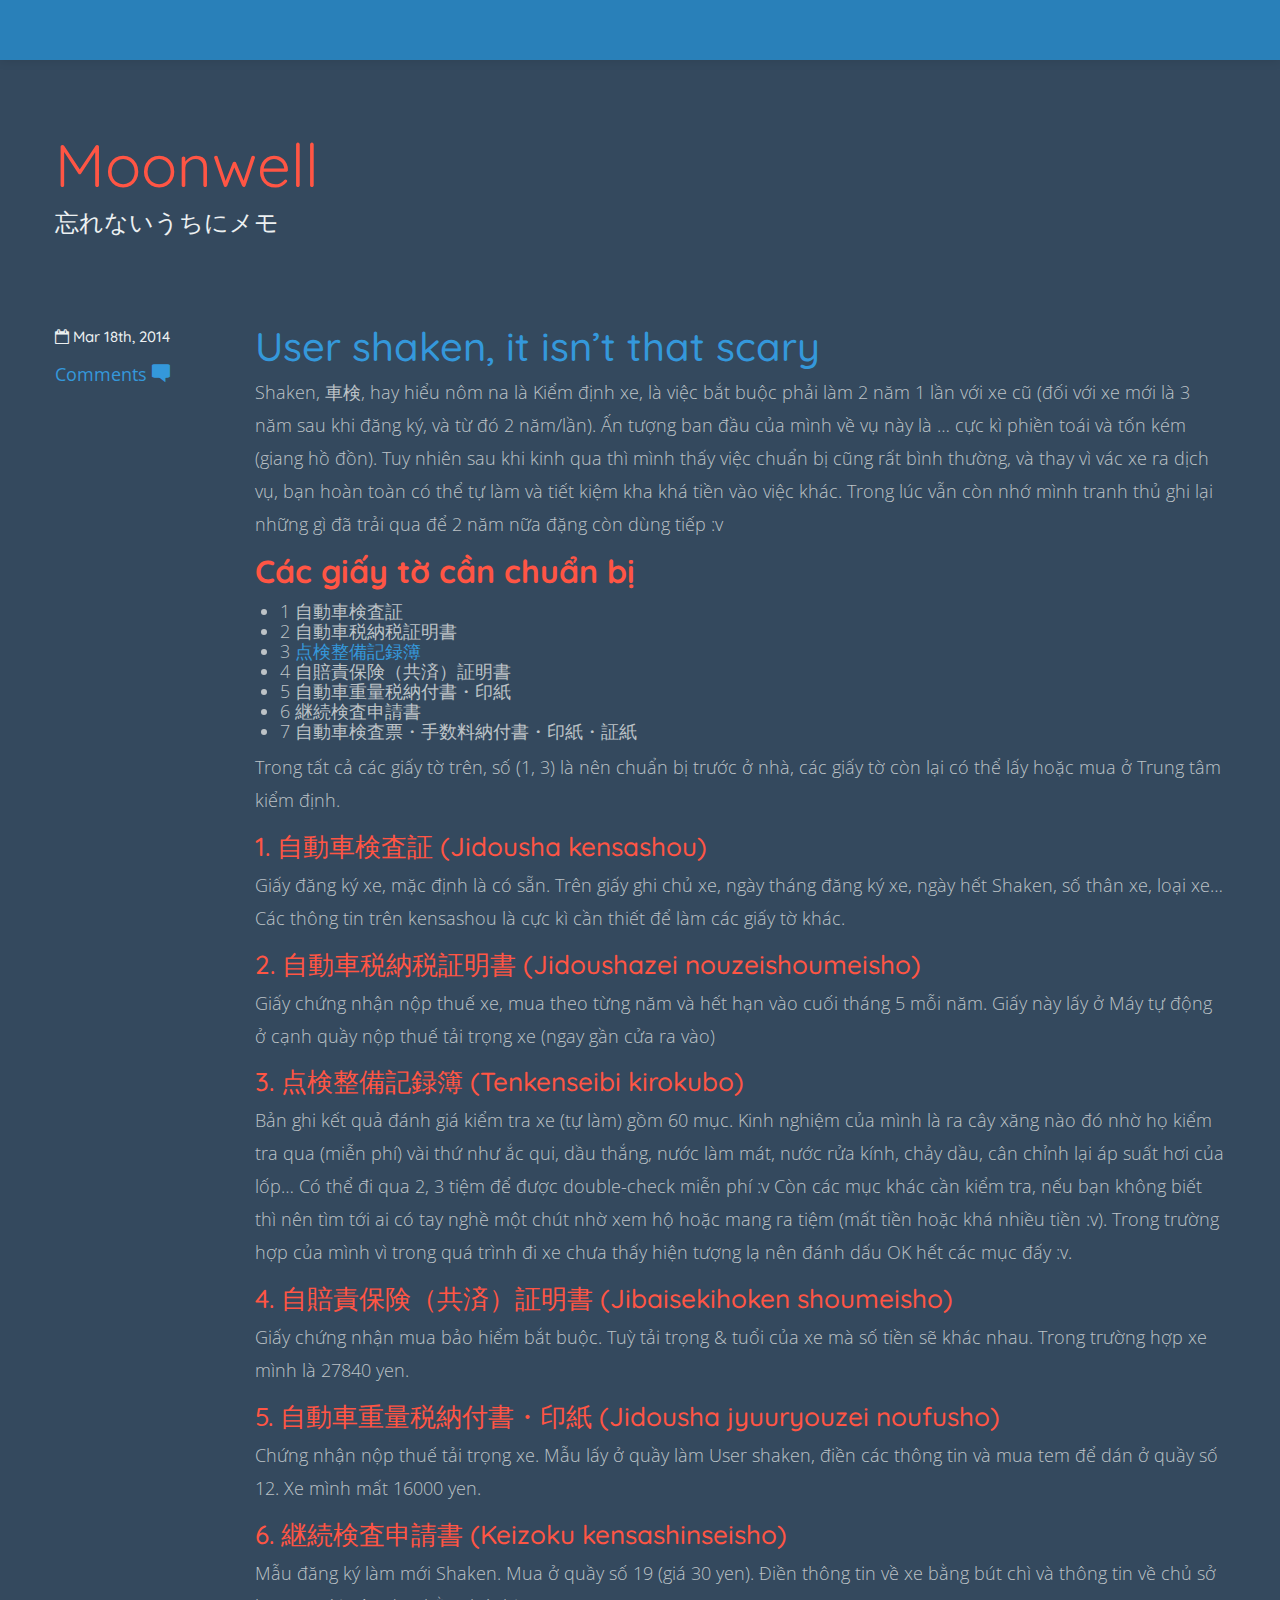
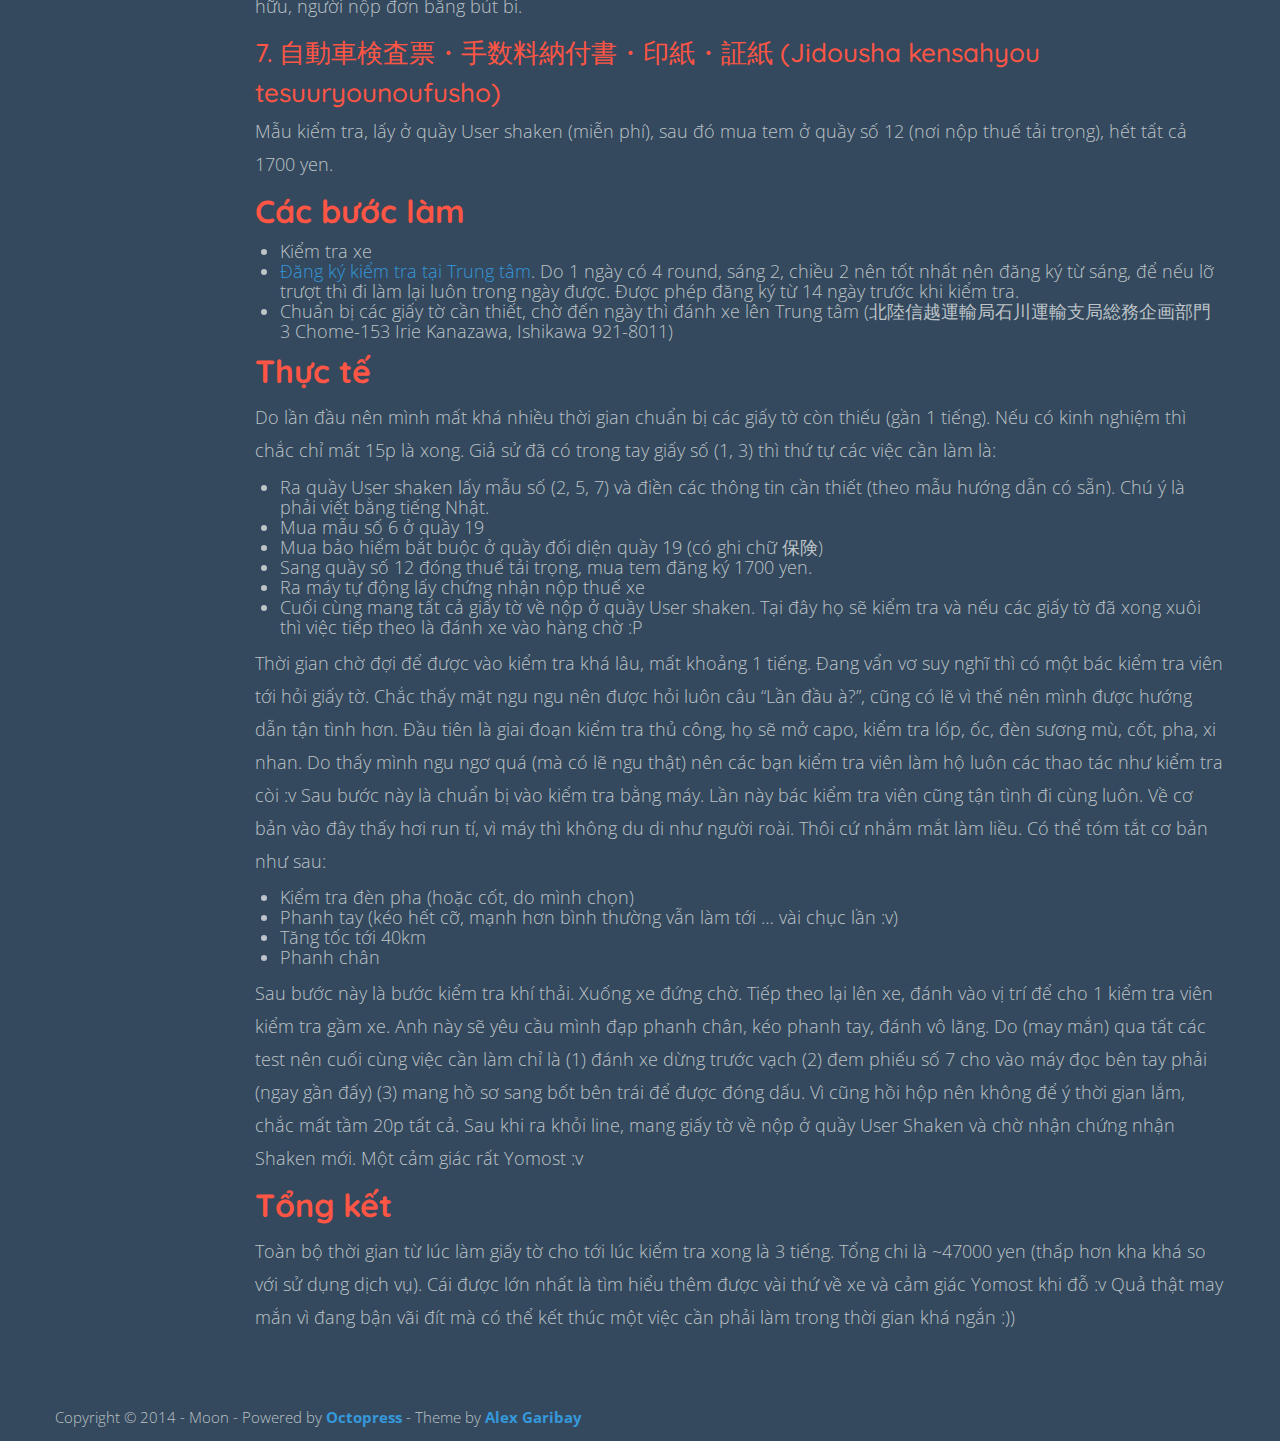
==== index.html @ 4731bce4 "Site updated at 2014-03-18 02:27:23 UTC" ====
<!DOCTYPE html>
<!--[if IEMobile 7 ]><html class="no-js iem7"><![endif]-->
<!--[if lt IE 9]><html class="no-js lte-ie8"><![endif]-->
<!--[if (gt IE 8)|(gt IEMobile 7)|!(IEMobile)|!(IE)]><!--><html class="no-js" lang="en"><!--<![endif]-->
<head>
  <meta charset="utf-8">
  <title>Moonwell</title>
  <meta name="author" content="Moon">

   
  <meta name="description" content="">
  
  <meta name="keywords" content="">

  <!-- http://t.co/dKP3o1e -->
  <meta name="HandheldFriendly" content="True">
  <meta name="MobileOptimized" content="320">
  <meta name="viewport" content="width=device-width, initial-scale=1">

  
  <link rel="canonical" href="http://potm.github.io">
  <link href="/favicon.png" rel="icon">
  <link href='http://fonts.googleapis.com/css?family=Quicksand:300,400' rel='stylesheet' type='text/css'>
  <link href='http://fonts.googleapis.com/css?family=Open+Sans:400,300' rel='stylesheet' type='text/css'>
  <link href="/stylesheets/screen.css" media="screen, projection" rel="stylesheet" type="text/css">
  <link href="/atom.xml" rel="alternate" title="Moonwell" type="application/atom+xml">
  <script src="/js/jquery.js"></script>
  <script src="/js/bootstrap-collapse.js"></script>
  <script src="/js/modernizr-2.0.js"></script>
  <script src="/js/octopress.js" type="text/javascript"></script>
  <script src="/js/application.js"></script>
  <!--Fonts from Google"s Web font directory at http://google.com/webfonts -->
<link href="http://fonts.googleapis.com/css?family=PT+Serif:regular,italic,bold,bolditalic" rel="stylesheet" type="text/css">
<link href="http://fonts.googleapis.com/css?family=PT+Sans:regular,italic,bold,bolditalic" rel="stylesheet" type="text/css">

  
  <script type="text/javascript">
    var _gaq = _gaq || [];
    _gaq.push(['_setAccount', 'UA-28435781-2']);
    _gaq.push(['_trackPageview']);

    (function() {
      var ga = document.createElement('script'); ga.type = 'text/javascript'; ga.async = true;
      ga.src = ('https:' == document.location.protocol ? 'https://ssl' : 'http://www') + '.google-analytics.com/ga.js';
      var s = document.getElementsByTagName('script')[0]; s.parentNode.insertBefore(ga, s);
    })();
  </script>


</head>

<body   >
  <div class="navbar navbar-inverse navbar-static-top">
  	<div class="navbar-inner">
  	  <div class="container">
        <a class="btn btn-navbar" data-toggle="collapse" data-target=".navbar-responsive-collapse">
          <span class="fui-menu-24"></span>
        </a>
  	  	<div class="nav-collapse collapse navbar-responsive-collapse" style="height:0;">
  	      <ul class="nav">
    
</ul>

<ul class="nav pull-right">
    
    
    
    
    
    
    

    
</ul>

  	    </div>
  	  </div>
  	</div>
  </div>
  <div class="container" id="main">
      <div class="row-fluid">
        <div id="content">
          <div class="jumbotron">
  <div class="container">
    
      Moonwell
    
    <h3 class="tagline">
      
        忘れないうちにメモ
      
    </h3>
  </div>
</div>


<div class="blog-index">
  
  
  
    <article>
      

  <div class="row-fluid">
    <div class="span2 post-meta">
	  <h5 class="date-time">








  


<i class="icon-calendar-empty"></i> <time datetime="2014-03-18T00:58:19+09:00" pubdate data-updated="true">Mar 18<span>th</span>, 2014</time></h5>
          <div class="row-fluid">
          
          <a href="http://potm.github.io/blog/2014/03/18/user-shaken/#disqus_thread">Comments </a> <span class="fui-bubble-16"></span>
          
          </div>
          
          <div class="row-fluid">
          
          </div>
          
    </div>
    <div class="span10 post-container">
      <h1 class="link"><a href="/blog/2014/03/18/user-shaken/">User shaken, it isn&#8217;t that scary</a></h1>
      <p>Shaken, 車検, hay hiểu nôm na là Kiểm định xe, là việc bắt buộc phải làm 2 năm 1 lần với xe cũ (đối với xe mới là 3 năm sau khi đăng ký, và từ đó 2 năm/lần).
Ấn tượng ban đầu của mình về vụ này là &hellip; cực kì phiền toái và tốn kém (giang hồ đồn). Tuy nhiên sau khi kinh qua thì mình thấy việc chuẩn bị cũng rất bình thường, và thay vì
vác xe ra dịch vụ, bạn hoàn toàn có thể tự làm và tiết kiệm kha khá tiền vào việc khác. Trong lúc vẫn còn nhớ mình tranh thủ ghi lại những gì đã trải qua để 2 năm nữa đặng còn dùng tiếp :v</p>

<h1>Các giấy tờ cần chuẩn bị</h1>

<ul>
<li>1 自動車検査証</li>
<li>2 自動車税納税証明書</li>
<li>3 <a href="http://annai-center.com/pdf/kirokubo.pdf">点検整備記録簿</a></li>
<li>4 自賠責保険（共済）証明書</li>
<li>5 自動車重量税納付書・印紙</li>
<li>6 継続検査申請書</li>
<li>7 自動車検査票・手数料納付書・印紙・証紙</li>
</ul>


<p>Trong tất cả các giấy tờ trên, số (1, 3) là nên chuẩn bị trước ở nhà, các giấy tờ còn lại có thể lấy hoặc mua ở Trung tâm kiểm định.</p>

<h2>1. 自動車検査証 (Jidousha kensashou)</h2>

<p>Giấy đăng ký xe, mặc định là có sẵn. Trên giấy ghi chủ xe, ngày tháng đăng ký xe, ngày hết Shaken, số thân xe, loại xe&hellip; Các thông tin trên kensashou là cực kì cần thiết để làm các giấy tờ khác.</p>

<h2>2. 自動車税納税証明書 (Jidoushazei nouzeishoumeisho)</h2>

<p>Giấy chứng nhận nộp thuế xe, mua theo từng năm và hết hạn vào cuối tháng 5 mỗi năm. Giấy này lấy ở Máy tự động ở cạnh quầy nộp thuế tải trọng xe (ngay gần cửa ra vào)</p>

<h2>3. 点検整備記録簿 (Tenkenseibi kirokubo)</h2>

<p>Bản ghi kết quả đánh giá kiểm tra xe (tự làm) gồm 60 mục. Kinh nghiệm của mình là ra cây xăng nào đó nhờ họ kiểm tra qua (miễn phí) vài thứ như ắc qui, dầu thắng, nước làm mát, nước rửa kính, chảy dầu, cân chỉnh lại áp suất hơi của lốp&hellip; Có thể đi qua 2, 3 tiệm để được double-check miễn phí :v Còn các mục khác cần kiểm tra, nếu bạn không biết thì nên tìm tới ai có tay nghề một chút nhờ xem hộ hoặc mang ra tiệm (mất tiền hoặc khá nhiều tiền :v). Trong trường hợp của mình vì trong quá trình đi xe chưa thấy hiện tượng lạ nên đánh dấu OK hết các mục đấy :v.</p>

<h2>4. 自賠責保険（共済）証明書 (Jibaisekihoken shoumeisho)</h2>

<p>Giấy chứng nhận mua bảo hiểm bắt buộc. Tuỳ tải trọng &amp; tuổi của xe mà số tiền sẽ khác nhau. Trong trường hợp xe mình là 27840 yen.</p>

<h2>5. 自動車重量税納付書・印紙 (Jidousha jyuuryouzei noufusho)</h2>

<p>Chứng nhận nộp thuế tải trọng xe. Mẫu lấy ở quầy làm User shaken, điền các thông tin và mua tem để dán ở quầy số 12. Xe mình mất 16000 yen.</p>

<h2>6. 継続検査申請書 (Keizoku kensashinseisho)</h2>

<p>Mẫu đăng ký làm mới Shaken. Mua ở quầy số 19 (giá 30 yen). Điền thông tin về xe bằng bút chì và thông tin về chủ sở hữu, người nộp đơn bằng bút bi.</p>

<h2>7. 自動車検査票・手数料納付書・印紙・証紙 (Jidousha kensahyou tesuuryounoufusho)</h2>

<p>Mẫu kiểm tra, lấy ở quầy User shaken (miễn phí), sau đó mua tem ở quầy số 12 (nơi nộp thuế tải trọng), hết tất cả 1700 yen.</p>

<h1>Các bước làm</h1>

<ul>
<li>Kiểm tra xe</li>
<li><a href="https://www.yoyaku.navi.go.jp">Đăng ký kiểm tra tại Trung tâm</a>. Do 1 ngày có 4 round, sáng 2, chiều 2 nên tốt nhất nên đăng ký từ sáng, để nếu lỡ trượt thì đi làm lại luôn trong ngày được. Được phép đăng ký từ 14 ngày trước khi kiểm tra.</li>
<li>Chuẩn bị các giấy tờ cần thiết, chờ đến ngày thì đánh xe lên Trung tâm (北陸信越運輸局石川運輸支局総務企画部門 3 Chome-153 Irie Kanazawa, Ishikawa 921-8011)</li>
</ul>


<h1>Thực tế</h1>

<p>Do lần đầu nên mình mất khá nhiều thời gian chuẩn bị các giấy tờ còn thiếu (gần 1 tiếng). Nếu có kinh nghiệm thì chắc chỉ mất 15p là xong. Giả sử đã có trong tay giấy số (1, 3) thì thứ tự các việc cần làm là:</p>

<ul>
<li>Ra quầy User shaken lấy mẫu số (2, 5, 7) và điền các thông tin cần thiết (theo mẫu hướng dẫn có sẵn). Chú ý là phải viết bằng tiếng Nhật.</li>
<li>Mua mẫu số 6 ở quầy 19</li>
<li>Mua bảo hiểm bắt buộc ở quầy đối diện quầy 19 (có ghi chữ 保険)</li>
<li>Sang quầy số 12 đóng thuế tải trọng, mua tem đăng ký 1700 yen.</li>
<li>Ra máy tự động lấy chứng nhận nộp thuế xe</li>
<li>Cuối cùng mang tất cả giấy tờ về nộp ở quầy User shaken. Tại đây họ sẽ kiểm tra và nếu các giấy tờ đã xong xuôi thì việc tiếp theo là đánh xe vào hàng chờ :P</li>
</ul>


<p>Thời gian chờ đợi để được vào kiểm tra khá lâu, mất khoảng 1 tiếng. Đang vẩn vơ suy nghĩ thì có một bác kiểm tra viên tới hỏi giấy tờ. Chắc thấy mặt ngu ngu nên được hỏi luôn câu &ldquo;Lần đầu à?&rdquo;, cũng có lẽ vì thế nên mình được hướng dẫn tận tình hơn. Đầu tiên là giai đoạn kiểm tra thủ công, họ sẽ mở capo, kiểm tra lốp, ốc, đèn sương mù, cốt, pha, xi nhan. Do thấy mình ngu ngơ quá (mà có lẽ ngu thật) nên các bạn kiểm tra viên làm hộ luôn các thao tác như kiểm tra còi :v Sau bước này là chuẩn bị vào kiểm tra bằng máy. Lần này bác kiểm tra viên cũng tận tình đi cùng luôn. Về cơ bản vào đây thấy hơi run tí, vì máy thì không du di như người roài. Thôi cứ nhắm mắt làm liều. Có thể tóm tắt cơ bản như sau:</p>

<ul>
<li>Kiểm tra đèn pha (hoặc cốt, do mình chọn)</li>
<li>Phanh tay (kéo hết cỡ, mạnh hơn bình thường vẫn làm tới &hellip; vài chục lần :v)</li>
<li>Tăng tốc tới 40km</li>
<li>Phanh chân</li>
</ul>


<p>Sau bước này là bước kiểm tra khí thải. Xuống xe đứng chờ. Tiếp theo lại lên xe, đánh vào vị trí để cho 1 kiểm tra viên kiểm tra gầm xe. Anh này sẽ yêu cầu mình đạp phanh chân, kéo phanh tay, đánh vô lăng. Do (may mắn) qua tất các test nên cuối cùng việc cần làm chỉ là (1) đánh xe dừng trước vạch (2) đem phiếu số 7 cho vào máy đọc bên tay phải (ngay gần đấy) (3) mang hồ sơ sang bốt bên trái để được đóng dấu. Vì cũng hồi hộp nên không để ý thời gian lắm, chắc mất tầm 20p tất cả. Sau khi ra khỏi line, mang giấy tờ về nộp ở quầy User Shaken và chờ nhận chứng nhận Shaken mới. Một cảm giác rất Yomost :v</p>

<h1>Tổng kết</h1>

<p>Toàn bộ thời gian từ lúc làm giấy tờ cho tới lúc kiểm tra xong là 3 tiếng. Tổng chi  là ~47000 yen (thấp hơn kha khá so với sử dụng dịch vụ). Cái được lớn nhất là tìm hiểu thêm được vài thứ về xe và cảm giác Yomost khi đỗ :v Quả thật may mắn vì đang bận vãi đít mà có thể kết thúc một việc cần phải làm trong thời gian khá ngắn :))</p>

      
      
    </div>
  </div>



    </article>
    
  
  <div class="pagination">
    

    
  </div>
</div>


        </div>
      </div>
      <div class="row-fluid">
        <footer class="footer-page" role="contentinfo">
          <p>
  Copyright &copy; 2014 - Moon -
  <span class="credit">Powered by <a href="http://octopress.org">Octopress</a></span> - Theme by <a href="http://alexgaribay.com">Alex Garibay</a>
</p>


        </footer>
      </div>
  </div>
  

<script type="text/javascript">
      var disqus_shortname = 'beastmasterblog';
      
        
        var disqus_script = 'count.js';
      
    (function () {
      var dsq = document.createElement('script'); dsq.type = 'text/javascript'; dsq.async = true;
      dsq.src = 'http://' + disqus_shortname + '.disqus.com/' + disqus_script;
      (document.getElementsByTagName('head')[0] || document.getElementsByTagName('body')[0]).appendChild(dsq);
    }());
</script>







  <script type="text/javascript">
    (function(){
      var twitterWidgets = document.createElement('script');
      twitterWidgets.type = 'text/javascript';
      twitterWidgets.async = true;
      twitterWidgets.src = 'http://platform.twitter.com/widgets.js';
      document.getElementsByTagName('head')[0].appendChild(twitterWidgets);
    })();
  </script>





</body>
</html>
---- stylesheets/screen.css ----
@charset "UTF-8";@import url("http://fonts.googleapis.com/css?family=Lato:400,700,900,400italic");/*
 * Bootstrap v2.2.2
 *
 * Copyright 2012 Twitter, Inc
 * Licensed under the Apache License v2.0
 * http://www.apache.org/licenses/LICENSE-2.0
 *
 * Designed and built with all the love in the world @twitter by @mdo and @fat.
 */article,aside,details,figcaption,figure,footer,header,hgroup,nav,section{display:block}audio,canvas,video{display:inline-block;*display:inline;*zoom:1}audio:not([controls]){display:none}html{font-size:100%;-webkit-text-size-adjust:100%;-ms-text-size-adjust:100%}a:focus{outline:thin dotted #333;outline:5px auto -webkit-focus-ring-color;outline-offset:-2px}a:hover,a:active{outline:0}sub,sup{position:relative;font-size:75%;line-height:0;vertical-align:baseline}sup{top:-0.5em}sub{bottom:-0.25em}img{width:auto\9;height:auto;max-width:100%;vertical-align:middle;border:0;-ms-interpolation-mode:bicubic}img.left{float:left;margin-right:1.5em}img.right{float:right;margin-left:1.5em}#map_canvas img,.google-maps img{max-width:none}button,input,select,textarea{margin:0;font-size:100%;vertical-align:middle}button,input{*overflow:visible;line-height:normal}button::-moz-focus-inner,input::-moz-focus-inner{padding:0;border:0}button,html input[type="button"],input[type="reset"],input[type="submit"]{cursor:pointer;-webkit-appearance:button}label,select,button,input[type="button"],input[type="reset"],input[type="submit"],input[type="radio"],input[type="checkbox"]{cursor:pointer}input[type="search"]{-webkit-box-sizing:content-box;-moz-box-sizing:content-box;box-sizing:content-box;-webkit-appearance:textfield}input[type="search"]::-webkit-search-decoration,input[type="search"]::-webkit-search-cancel-button{-webkit-appearance:none}textarea{overflow:auto;vertical-align:top}@media print{*{color:#000 !important;text-shadow:none !important;background:transparent !important;box-shadow:none !important}a,a:visited{text-decoration:underline}a[href]:after{content:" (" attr(href) ")"}abbr[title]:after{content:" (" attr(title) ")"}.ir a:after,a[href^="javascript:"]:after,a[href^="#"]:after{content:""}pre,blockquote{border:1px solid #999;page-break-inside:avoid}thead{display:table-header-group}tr,img{page-break-inside:avoid}img{max-width:100% !important}@page{margin:0.5cm}p,h2,h3{orphans:3;widows:3}h2,h3{page-break-after:avoid}}.clearfix{*zoom:1}.clearfix:before,.clearfix:after{display:table;line-height:0;content:""}.clearfix:after{clear:both}.hide-text{font:0/0 a;color:transparent;text-shadow:none;background-color:transparent;border:0}.input-block-level{display:block;width:100%;min-height:30px;-webkit-box-sizing:border-box;-moz-box-sizing:border-box;box-sizing:border-box}body{margin:0;font-family:"Helvetica Neue", Helvetica, Arial, sans-serif;font-size:14px;line-height:20px;color:#333333;background-color:#ffffff}a{color:#0088cc;text-decoration:none}a:hover{color:#005580;text-decoration:underline}.img-rounded{-webkit-border-radius:6px;-moz-border-radius:6px;border-radius:6px}.img-polaroid{padding:4px;background-color:#fff;border:1px solid #ccc;border:1px solid rgba(0,0,0,0.2);-webkit-box-shadow:0 1px 3px rgba(0,0,0,0.1);-moz-box-shadow:0 1px 3px rgba(0,0,0,0.1);box-shadow:0 1px 3px rgba(0,0,0,0.1)}.img-circle{-webkit-border-radius:500px;-moz-border-radius:500px;border-radius:500px}.row{margin-left:-20px;*zoom:1}.row:before,.row:after{display:table;line-height:0;content:""}.row:after{clear:both}[class*="span"]{float:left;min-height:1px;margin-left:20px}.container,.navbar-static-top .container,.navbar-fixed-top .container,.navbar-fixed-bottom .container{width:940px}.span12{width:940px}.span11{width:860px}.span10{width:780px}.span9{width:700px}.span8{width:620px}.span7{width:540px}.span6{width:460px}.span5{width:380px}.span4{width:300px}.span3{width:220px}.span2{width:140px}.span1{width:60px}.offset12{margin-left:980px}.offset11{margin-left:900px}.offset10{margin-left:820px}.offset9{margin-left:740px}.offset8{margin-left:660px}.offset7{margin-left:580px}.offset6{margin-left:500px}.offset5{margin-left:420px}.offset4{margin-left:340px}.offset3{margin-left:260px}.offset2{margin-left:180px}.offset1{margin-left:100px}.row-fluid{width:100%;*zoom:1}.row-fluid:before,.row-fluid:after{display:table;line-height:0;content:""}.row-fluid:after{clear:both}.row-fluid [class*="span"]{display:block;float:left;width:100%;min-height:30px;margin-left:2.127659574468085%;*margin-left:2.074468085106383%;-webkit-box-sizing:border-box;-moz-box-sizing:border-box;box-sizing:border-box}.row-fluid [class*="span"]:first-child{margin-left:0}.row-fluid .controls-row [class*="span"]+[class*="span"]{margin-left:2.127659574468085%}.row-fluid .span12{width:100%;*width:99.94680851063829%}.row-fluid .span11{width:91.48936170212765%;*width:91.43617021276594%}.row-fluid .span10{width:82.97872340425532%;*width:82.92553191489361%}.row-fluid .span9{width:74.46808510638297%;*width:74.41489361702126%}.row-fluid .span8{width:65.95744680851064%;*width:65.90425531914893%}.row-fluid .span7{width:57.44680851063829%;*width:57.39361702127659%}.row-fluid .span6{width:48.93617021276595%;*width:48.88297872340425%}.row-fluid .span5{width:40.42553191489362%;*width:40.37234042553192%}.row-fluid .span4{width:31.914893617021278%;*width:31.861702127659576%}.row-fluid .span3{width:23.404255319148934%;*width:23.351063829787233%}.row-fluid .span2{width:14.893617021276595%;*width:14.840425531914894%}.row-fluid .span1{width:6.382978723404255%;*width:6.329787234042553%}.row-fluid .offset12{margin-left:104.25531914893617%;*margin-left:104.14893617021275%}.row-fluid .offset12:first-child{margin-left:102.12765957446808%;*margin-left:102.02127659574467%}.row-fluid .offset11{margin-left:95.74468085106382%;*margin-left:95.6382978723404%}.row-fluid .offset11:first-child{margin-left:93.61702127659574%;*margin-left:93.51063829787232%}.row-fluid .offset10{margin-left:87.23404255319149%;*margin-left:87.12765957446807%}.row-fluid .offset10:first-child{margin-left:85.1063829787234%;*margin-left:84.99999999999999%}.row-fluid .offset9{margin-left:78.72340425531914%;*margin-left:78.61702127659572%}.row-fluid .offset9:first-child{margin-left:76.59574468085106%;*margin-left:76.48936170212764%}.row-fluid .offset8{margin-left:70.2127659574468%;*margin-left:70.10638297872339%}.row-fluid .offset8:first-child{margin-left:68.08510638297872%;*margin-left:67.9787234042553%}.row-fluid .offset7{margin-left:61.70212765957446%;*margin-left:61.59574468085106%}.row-fluid .offset7:first-child{margin-left:59.574468085106375%;*margin-left:59.46808510638297%}.row-fluid .offset6{margin-left:53.191489361702125%;*margin-left:53.085106382978715%}.row-fluid .offset6:first-child{margin-left:51.063829787234035%;*margin-left:50.95744680851063%}.row-fluid .offset5{margin-left:44.68085106382979%;*margin-left:44.57446808510638%}.row-fluid .offset5:first-child{margin-left:42.5531914893617%;*margin-left:42.4468085106383%}.row-fluid .offset4{margin-left:36.170212765957444%;*margin-left:36.06382978723405%}.row-fluid .offset4:first-child{margin-left:34.04255319148936%;*margin-left:33.93617021276596%}.row-fluid .offset3{margin-left:27.659574468085104%;*margin-left:27.5531914893617%}.row-fluid .offset3:first-child{margin-left:25.53191489361702%;*margin-left:25.425531914893618%}.row-fluid .offset2{margin-left:19.148936170212764%;*margin-left:19.04255319148936%}.row-fluid .offset2:first-child{margin-left:17.02127659574468%;*margin-left:16.914893617021278%}.row-fluid .offset1{margin-left:10.638297872340425%;*margin-left:10.53191489361702%}.row-fluid .offset1:first-child{margin-left:8.51063829787234%;*margin-left:8.404255319148938%}[class*="span"].hide,.row-fluid [class*="span"].hide{display:none}[class*="span"].pull-right,.row-fluid [class*="span"].pull-right{float:right}.container{margin-right:auto;margin-left:auto;*zoom:1}.container:before,.container:after{display:table;line-height:0;content:""}.container:after{clear:both}.container-fluid{padding-right:20px;padding-left:20px;*zoom:1}.container-fluid:before,.container-fluid:after{display:table;line-height:0;content:""}.container-fluid:after{clear:both}p{margin:0 0 10px}.lead{margin-bottom:20px;font-size:21px;font-weight:200;line-height:30px}small{font-size:85%}strong{font-weight:bold}em{font-style:italic}cite{font-style:normal}.muted{color:#999999}a.muted:hover{color:#808080}.text-warning{color:#c09853}a.text-warning:hover{color:#a47e3c}.text-error{color:#b94a48}a.text-error:hover{color:#953b39}.text-info{color:#3a87ad}a.text-info:hover{color:#2d6987}.text-success{color:#468847}a.text-success:hover{color:#356635}h1,h2,h3,h4,h5,h6{margin:10px 0;font-family:inherit;font-weight:bold;line-height:0px;color:inherit;text-rendering:optimizelegibility}h1 small,h2 small,h3 small,h4 small,h5 small,h6 small{font-weight:normal;line-height:1;color:#999999}h1,h2,h3{line-height:40px}h1{font-size:38.5px}h2{font-size:31.5px}h3{font-size:24.5px}h4{font-size:17.5px}h5{font-size:14px}h6{font-size:11.9px}h1 small{font-size:24.5px}h2 small{font-size:17.5px}h3 small{font-size:14px}h4 small{font-size:14px}.page-header{padding-bottom:9px;margin:20px 0 30px;border-bottom:1px solid #eeeeee}ul,ol{padding:0;margin:0 0 10px 25px}ul ul,ul ol,ol ol,ol ul{margin-bottom:0}li{line-height:20px}ul.unstyled,ol.unstyled{margin-left:0;list-style:none}ul.inline,ol.inline{margin-left:0;list-style:none}ul.inline>li,ol.inline>li{display:inline-block;padding-right:5px;padding-left:5px}dl{margin-bottom:20px}dt,dd{line-height:20px}dt{font-weight:bold}dd{margin-left:10px}.dl-horizontal{*zoom:1}.dl-horizontal:before,.dl-horizontal:after{display:table;line-height:0;content:""}.dl-horizontal:after{clear:both}.dl-horizontal dt{float:left;width:160px;overflow:hidden;clear:left;text-align:right;text-overflow:ellipsis;white-space:nowrap}.dl-horizontal dd{margin-left:180px}hr{margin:20px 0;border:0;border-top:1px solid #eeeeee;border-bottom:1px solid #ffffff}abbr[title],abbr[data-original-title]{cursor:help;border-bottom:1px dotted #999999}abbr.initialism{font-size:90%;text-transform:uppercase}address{display:block;margin-bottom:20px;font-style:normal;line-height:20px}code,pre{padding:0 3px 2px;font-family:Monaco, Menlo, Consolas, "Courier New", monospace;font-size:12px}code{padding:2px 4px;white-space:nowrap}pre{display:block;padding:9.5px;margin:0 0 10px;font-size:13px;line-height:20px;word-break:break-all;word-wrap:break-word;white-space:pre;white-space:pre-wrap}pre.prettyprint{margin-bottom:20px}pre code{padding:0;white-space:pre;white-space:pre-wrap;background-color:transparent;border:0}.pre-scrollable{max-height:340px;overflow-y:scroll}form{margin:0 0 20px}fieldset{padding:0;margin:0;border:0}legend{display:block;width:100%;padding:0;margin-bottom:20px;font-size:21px;line-height:40px;color:#333333;border:0;border-bottom:1px solid #e5e5e5}legend small{font-size:15px;color:#999999}label,input,button,select,textarea{font-size:14px;font-weight:normal;line-height:20px}input,button,select,textarea{font-family:"Helvetica Neue", Helvetica, Arial, sans-serif}label{display:block;margin-bottom:5px}select,textarea,input[type="text"],input[type="password"],input[type="datetime"],input[type="datetime-local"],input[type="date"],input[type="month"],input[type="time"],input[type="week"],input[type="number"],input[type="email"],input[type="url"],input[type="search"],input[type="tel"],input[type="color"],.uneditable-input{display:inline-block;height:20px;padding:4px 6px;margin-bottom:10px;font-size:14px;line-height:20px;color:#555555;vertical-align:middle;-webkit-border-radius:4px;-moz-border-radius:4px;border-radius:4px}input,textarea,.uneditable-input{width:206px}textarea{height:auto}textarea,input[type="text"],input[type="password"],input[type="datetime"],input[type="datetime-local"],input[type="date"],input[type="month"],input[type="time"],input[type="week"],input[type="number"],input[type="email"],input[type="url"],input[type="search"],input[type="tel"],input[type="color"],.uneditable-input{background-color:#ffffff;border:1px solid #cccccc;-webkit-box-shadow:inset 0 1px 1px rgba(0,0,0,0.075);-moz-box-shadow:inset 0 1px 1px rgba(0,0,0,0.075);box-shadow:inset 0 1px 1px rgba(0,0,0,0.075);-webkit-transition:border linear 0.2s, box-shadow linear 0.2s;-moz-transition:border linear 0.2s, box-shadow linear 0.2s;-o-transition:border linear 0.2s, box-shadow linear 0.2s;transition:border linear 0.2s, box-shadow linear 0.2s}textarea:focus,input[type="text"]:focus,input[type="password"]:focus,input[type="datetime"]:focus,input[type="datetime-local"]:focus,input[type="date"]:focus,input[type="month"]:focus,input[type="time"]:focus,input[type="week"]:focus,input[type="number"]:focus,input[type="email"]:focus,input[type="url"]:focus,input[type="search"]:focus,input[type="tel"]:focus,input[type="color"]:focus,.uneditable-input:focus{border-color:rgba(82,168,236,0.8);outline:0;outline:thin dotted \9;-webkit-box-shadow:inset 0 1px 1px rgba(0,0,0,0.075),0 0 8px rgba(82,168,236,0.6);-moz-box-shadow:inset 0 1px 1px rgba(0,0,0,0.075),0 0 8px rgba(82,168,236,0.6);box-shadow:inset 0 1px 1px rgba(0,0,0,0.075),0 0 8px rgba(82,168,236,0.6)}input[type="radio"],input[type="checkbox"]{margin:4px 0 0;margin-top:1px \9;*margin-top:0;line-height:normal}input[type="file"],input[type="image"],input[type="submit"],input[type="reset"],input[type="button"],input[type="radio"],input[type="checkbox"]{width:auto}select,input[type="file"]{height:30px;*margin-top:4px;line-height:30px}select{width:220px;background-color:#ffffff;border:1px solid #cccccc}select[multiple],select[size]{height:auto}select:focus,input[type="file"]:focus,input[type="radio"]:focus,input[type="checkbox"]:focus{outline:thin dotted #333;outline:5px auto -webkit-focus-ring-color;outline-offset:-2px}.uneditable-input,.uneditable-textarea{color:#999999;cursor:not-allowed;background-color:#fcfcfc;border-color:#cccccc;-webkit-box-shadow:inset 0 1px 2px rgba(0,0,0,0.025);-moz-box-shadow:inset 0 1px 2px rgba(0,0,0,0.025);box-shadow:inset 0 1px 2px rgba(0,0,0,0.025)}.uneditable-input{overflow:hidden;white-space:nowrap}.uneditable-textarea{width:auto;height:auto}input:-moz-placeholder,textarea:-moz-placeholder{color:#999999}input:-ms-input-placeholder,textarea:-ms-input-placeholder{color:#999999}input::-webkit-input-placeholder,textarea::-webkit-input-placeholder{color:#999999}.radio,.checkbox{min-height:20px;padding-left:20px}.radio input[type="radio"],.checkbox input[type="checkbox"]{float:left;margin-left:-20px}.controls>.radio:first-child,.controls>.checkbox:first-child{padding-top:5px}.radio.inline,.checkbox.inline{display:inline-block;padding-top:5px;margin-bottom:0;vertical-align:middle}.radio.inline+.radio.inline,.checkbox.inline+.checkbox.inline{margin-left:10px}.input-mini{width:60px}.input-small{width:90px}.input-medium{width:150px}.input-large{width:210px}.input-xlarge{width:270px}.input-xxlarge{width:530px}input[class*="span"],select[class*="span"],textarea[class*="span"],.uneditable-input[class*="span"],.row-fluid input[class*="span"],.row-fluid select[class*="span"],.row-fluid textarea[class*="span"],.row-fluid .uneditable-input[class*="span"]{float:none;margin-left:0}.input-append input[class*="span"],.input-append .uneditable-input[class*="span"],.input-prepend input[class*="span"],.input-prepend .uneditable-input[class*="span"],.row-fluid input[class*="span"],.row-fluid select[class*="span"],.row-fluid textarea[class*="span"],.row-fluid .uneditable-input[class*="span"],.row-fluid .input-prepend [class*="span"],.row-fluid .input-append [class*="span"]{display:inline-block}input,textarea,.uneditable-input{margin-left:0}.controls-row [class*="span"]+[class*="span"]{margin-left:20px}input.span12,textarea.span12,.uneditable-input.span12{width:926px}input.span11,textarea.span11,.uneditable-input.span11{width:846px}input.span10,textarea.span10,.uneditable-input.span10{width:766px}input.span9,textarea.span9,.uneditable-input.span9{width:686px}input.span8,textarea.span8,.uneditable-input.span8{width:606px}input.span7,textarea.span7,.uneditable-input.span7{width:526px}input.span6,textarea.span6,.uneditable-input.span6{width:446px}input.span5,textarea.span5,.uneditable-input.span5{width:366px}input.span4,textarea.span4,.uneditable-input.span4{width:286px}input.span3,textarea.span3,.uneditable-input.span3{width:206px}input.span2,textarea.span2,.uneditable-input.span2{width:126px}input.span1,textarea.span1,.uneditable-input.span1{width:46px}.controls-row{*zoom:1}.controls-row:before,.controls-row:after{display:table;line-height:0;content:""}.controls-row:after{clear:both}.controls-row [class*="span"],.row-fluid .controls-row [class*="span"]{float:left}.controls-row .checkbox[class*="span"],.controls-row .radio[class*="span"]{padding-top:5px}input[disabled],select[disabled],textarea[disabled],input[readonly],select[readonly],textarea[readonly]{cursor:not-allowed;background-color:#eeeeee}input[type="radio"][disabled],input[type="checkbox"][disabled],input[type="radio"][readonly],input[type="checkbox"][readonly]{background-color:transparent}.control-group.warning .control-label,.control-group.warning .help-block,.control-group.warning .help-inline{color:#c09853}.control-group.warning .checkbox,.control-group.warning .radio,.control-group.warning input,.control-group.warning select,.control-group.warning textarea{color:#c09853}.control-group.warning input,.control-group.warning select,.control-group.warning textarea{border-color:#c09853;-webkit-box-shadow:inset 0 1px 1px rgba(0,0,0,0.075);-moz-box-shadow:inset 0 1px 1px rgba(0,0,0,0.075);box-shadow:inset 0 1px 1px rgba(0,0,0,0.075)}.control-group.warning input:focus,.control-group.warning select:focus,.control-group.warning textarea:focus{border-color:#a47e3c;-webkit-box-shadow:inset 0 1px 1px rgba(0,0,0,0.075),0 0 6px #dbc59e;-moz-box-shadow:inset 0 1px 1px rgba(0,0,0,0.075),0 0 6px #dbc59e;box-shadow:inset 0 1px 1px rgba(0,0,0,0.075),0 0 6px #dbc59e}.control-group.warning .input-prepend .add-on,.control-group.warning .input-append .add-on{color:#c09853;background-color:#fcf8e3;border-color:#c09853}.control-group.error .control-label,.control-group.error .help-block,.control-group.error .help-inline{color:#b94a48}.control-group.error .checkbox,.control-group.error .radio,.control-group.error input,.control-group.error select,.control-group.error textarea{color:#b94a48}.control-group.error input,.control-group.error select,.control-group.error textarea{border-color:#b94a48;-webkit-box-shadow:inset 0 1px 1px rgba(0,0,0,0.075);-moz-box-shadow:inset 0 1px 1px rgba(0,0,0,0.075);box-shadow:inset 0 1px 1px rgba(0,0,0,0.075)}.control-group.error input:focus,.control-group.error select:focus,.control-group.error textarea:focus{border-color:#953b39;-webkit-box-shadow:inset 0 1px 1px rgba(0,0,0,0.075),0 0 6px #d59392;-moz-box-shadow:inset 0 1px 1px rgba(0,0,0,0.075),0 0 6px #d59392;box-shadow:inset 0 1px 1px rgba(0,0,0,0.075),0 0 6px #d59392}.control-group.error .input-prepend .add-on,.control-group.error .input-append .add-on{color:#b94a48;background-color:#f2dede;border-color:#b94a48}.control-group.success .control-label,.control-group.success .help-block,.control-group.success .help-inline{color:#468847}.control-group.success .checkbox,.control-group.success .radio,.control-group.success input,.control-group.success select,.control-group.success textarea{color:#468847}.control-group.success input,.control-group.success select,.control-group.success textarea{border-color:#468847;-webkit-box-shadow:inset 0 1px 1px rgba(0,0,0,0.075);-moz-box-shadow:inset 0 1px 1px rgba(0,0,0,0.075);box-shadow:inset 0 1px 1px rgba(0,0,0,0.075)}.control-group.success input:focus,.control-group.success select:focus,.control-group.success textarea:focus{border-color:#356635;-webkit-box-shadow:inset 0 1px 1px rgba(0,0,0,0.075),0 0 6px #7aba7b;-moz-box-shadow:inset 0 1px 1px rgba(0,0,0,0.075),0 0 6px #7aba7b;box-shadow:inset 0 1px 1px rgba(0,0,0,0.075),0 0 6px #7aba7b}.control-group.success .input-prepend .add-on,.control-group.success .input-append .add-on{color:#468847;background-color:#dff0d8;border-color:#468847}.control-group.info .control-label,.control-group.info .help-block,.control-group.info .help-inline{color:#3a87ad}.control-group.info .checkbox,.control-group.info .radio,.control-group.info input,.control-group.info select,.control-group.info textarea{color:#3a87ad}.control-group.info input,.control-group.info select,.control-group.info textarea{border-color:#3a87ad;-webkit-box-shadow:inset 0 1px 1px rgba(0,0,0,0.075);-moz-box-shadow:inset 0 1px 1px rgba(0,0,0,0.075);box-shadow:inset 0 1px 1px rgba(0,0,0,0.075)}.control-group.info input:focus,.control-group.info select:focus,.control-group.info textarea:focus{border-color:#2d6987;-webkit-box-shadow:inset 0 1px 1px rgba(0,0,0,0.075),0 0 6px #7ab5d3;-moz-box-shadow:inset 0 1px 1px rgba(0,0,0,0.075),0 0 6px #7ab5d3;box-shadow:inset 0 1px 1px rgba(0,0,0,0.075),0 0 6px #7ab5d3}.control-group.info .input-prepend .add-on,.control-group.info .input-append .add-on{color:#3a87ad;background-color:#d9edf7;border-color:#3a87ad}input:focus:invalid,textarea:focus:invalid,select:focus:invalid{color:#b94a48;border-color:#ee5f5b}input:focus:invalid:focus,textarea:focus:invalid:focus,select:focus:invalid:focus{border-color:#e9322d;-webkit-box-shadow:0 0 6px #f8b9b7;-moz-box-shadow:0 0 6px #f8b9b7;box-shadow:0 0 6px #f8b9b7}.form-actions{padding:19px 20px 20px;margin-top:20px;margin-bottom:20px;background-color:#f5f5f5;border-top:1px solid #e5e5e5;*zoom:1}.form-actions:before,.form-actions:after{display:table;line-height:0;content:""}.form-actions:after{clear:both}.help-block,.help-inline{color:#595959}.help-block{display:block;margin-bottom:10px}.help-inline{display:inline-block;*display:inline;padding-left:5px;vertical-align:middle;*zoom:1}.input-append,.input-prepend{margin-bottom:5px;font-size:0;white-space:nowrap}.input-append input,.input-prepend input,.input-append select,.input-prepend select,.input-append .uneditable-input,.input-prepend .uneditable-input,.input-append .dropdown-menu,.input-prepend .dropdown-menu{font-size:14px}.input-append input,.input-prepend input,.input-append select,.input-prepend select,.input-append .uneditable-input,.input-prepend .uneditable-input{position:relative;margin-bottom:0;*margin-left:0;vertical-align:top;-webkit-border-radius:0 4px 4px 0;-moz-border-radius:0 4px 4px 0;border-radius:0 4px 4px 0}.input-append input:focus,.input-prepend input:focus,.input-append select:focus,.input-prepend select:focus,.input-append .uneditable-input:focus,.input-prepend .uneditable-input:focus{z-index:2}.input-append .add-on,.input-prepend .add-on{display:inline-block;width:auto;height:20px;min-width:16px;padding:4px 5px;font-size:14px;font-weight:normal;line-height:20px;text-align:center;text-shadow:0 1px 0 #ffffff;background-color:#eeeeee;border:1px solid #ccc}.input-append .add-on,.input-prepend .add-on,.input-append .btn,.input-prepend .btn,.input-append .btn-group>.dropdown-toggle,.input-prepend .btn-group>.dropdown-toggle{vertical-align:top;-webkit-border-radius:0;-moz-border-radius:0;border-radius:0}.input-append .active,.input-prepend .active{background-color:#a9dba9;border-color:#46a546}.input-prepend .add-on,.input-prepend .btn{margin-right:-1px}.input-prepend .add-on:first-child,.input-prepend .btn:first-child{-webkit-border-radius:4px 0 0 4px;-moz-border-radius:4px 0 0 4px;border-radius:4px 0 0 4px}.input-append input,.input-append select,.input-append .uneditable-input{-webkit-border-radius:4px 0 0 4px;-moz-border-radius:4px 0 0 4px;border-radius:4px 0 0 4px}.input-append input+.btn-group .btn:last-child,.input-append select+.btn-group .btn:last-child,.input-append .uneditable-input+.btn-group .btn:last-child{-webkit-border-radius:0 4px 4px 0;-moz-border-radius:0 4px 4px 0;border-radius:0 4px 4px 0}.input-append .add-on,.input-append .btn,.input-append .btn-group{margin-left:-1px}.input-append .add-on:last-child,.input-append .btn:last-child,.input-append .btn-group:last-child>.dropdown-toggle{-webkit-border-radius:0 4px 4px 0;-moz-border-radius:0 4px 4px 0;border-radius:0 4px 4px 0}.input-prepend.input-append input,.input-prepend.input-append select,.input-prepend.input-append .uneditable-input{-webkit-border-radius:0;-moz-border-radius:0;border-radius:0}.input-prepend.input-append input+.btn-group .btn,.input-prepend.input-append select+.btn-group .btn,.input-prepend.input-append .uneditable-input+.btn-group .btn{-webkit-border-radius:0 4px 4px 0;-moz-border-radius:0 4px 4px 0;border-radius:0 4px 4px 0}.input-prepend.input-append .add-on:first-child,.input-prepend.input-append .btn:first-child{margin-right:-1px;-webkit-border-radius:4px 0 0 4px;-moz-border-radius:4px 0 0 4px;border-radius:4px 0 0 4px}.input-prepend.input-append .add-on:last-child,.input-prepend.input-append .btn:last-child{margin-left:-1px;-webkit-border-radius:0 4px 4px 0;-moz-border-radius:0 4px 4px 0;border-radius:0 4px 4px 0}.input-prepend.input-append .btn-group:first-child{margin-left:0}input.search-query{padding-right:14px;padding-right:4px \9;padding-left:14px;padding-left:4px \9;margin-bottom:0;-webkit-border-radius:15px;-moz-border-radius:15px;border-radius:15px}.form-search .input-append .search-query,.form-search .input-prepend .search-query{-webkit-border-radius:0;-moz-border-radius:0;border-radius:0}.form-search .input-append .search-query{-webkit-border-radius:14px 0 0 14px;-moz-border-radius:14px 0 0 14px;border-radius:14px 0 0 14px}.form-search .input-append .btn{-webkit-border-radius:0 14px 14px 0;-moz-border-radius:0 14px 14px 0;border-radius:0 14px 14px 0}.form-search .input-prepend .search-query{-webkit-border-radius:0 14px 14px 0;-moz-border-radius:0 14px 14px 0;border-radius:0 14px 14px 0}.form-search .input-prepend .btn{-webkit-border-radius:14px 0 0 14px;-moz-border-radius:14px 0 0 14px;border-radius:14px 0 0 14px}.form-search input,.form-inline input,.form-horizontal input,.form-search textarea,.form-inline textarea,.form-horizontal textarea,.form-search select,.form-inline select,.form-horizontal select,.form-search .help-inline,.form-inline .help-inline,.form-horizontal .help-inline,.form-search .uneditable-input,.form-inline .uneditable-input,.form-horizontal .uneditable-input,.form-search .input-prepend,.form-inline .input-prepend,.form-horizontal .input-prepend,.form-search .input-append,.form-inline .input-append,.form-horizontal .input-append{display:inline-block;*display:inline;margin-bottom:0;vertical-align:middle;*zoom:1}.form-search .hide,.form-inline .hide,.form-horizontal .hide{display:none}.form-search label,.form-inline label,.form-search .btn-group,.form-inline .btn-group{display:inline-block}.form-search .input-append,.form-inline .input-append,.form-search .input-prepend,.form-inline .input-prepend{margin-bottom:0}.form-search .radio,.form-search .checkbox,.form-inline .radio,.form-inline .checkbox{padding-left:0;margin-bottom:0;vertical-align:middle}.form-search .radio input[type="radio"],.form-search .checkbox input[type="checkbox"],.form-inline .radio input[type="radio"],.form-inline .checkbox input[type="checkbox"]{float:left;margin-right:3px;margin-left:0}.control-group{margin-bottom:10px}legend+.control-group{margin-top:20px;-webkit-margin-top-collapse:separate}.form-horizontal .control-group{margin-bottom:20px;*zoom:1}.form-horizontal .control-group:before,.form-horizontal .control-group:after{display:table;line-height:0;content:""}.form-horizontal .control-group:after{clear:both}.form-horizontal .control-label{float:left;width:160px;padding-top:5px;text-align:right}.form-horizontal .controls{*display:inline-block;*padding-left:20px;margin-left:180px;*margin-left:0}.form-horizontal .controls:first-child{*padding-left:180px}.form-horizontal .help-block{margin-bottom:0}.form-horizontal input+.help-block,.form-horizontal select+.help-block,.form-horizontal textarea+.help-block,.form-horizontal .uneditable-input+.help-block,.form-horizontal .input-prepend+.help-block,.form-horizontal .input-append+.help-block{margin-top:10px}.form-horizontal .form-actions{padding-left:180px}table{max-width:100%;background-color:transparent;border-collapse:collapse;border-spacing:0}.table{width:100%;margin-bottom:20px}.table th,.table td{padding:8px;line-height:20px;text-align:left;vertical-align:top;border-top:1px solid #dddddd}.table th{font-weight:bold}.table thead th{vertical-align:bottom}.table caption+thead tr:first-child th,.table caption+thead tr:first-child td,.table colgroup+thead tr:first-child th,.table colgroup+thead tr:first-child td,.table thead:first-child tr:first-child th,.table thead:first-child tr:first-child td{border-top:0}.table tbody+tbody{border-top:2px solid #dddddd}.table .table{background-color:#ffffff}.table-condensed th,.table-condensed td{padding:4px 5px}.table-bordered{border:1px solid #dddddd;border-collapse:separate;*border-collapse:collapse;border-left:0;-webkit-border-radius:4px;-moz-border-radius:4px;border-radius:4px}.table-bordered th,.table-bordered td{border-left:1px solid #dddddd}.table-bordered caption+thead tr:first-child th,.table-bordered caption+tbody tr:first-child th,.table-bordered caption+tbody tr:first-child td,.table-bordered colgroup+thead tr:first-child th,.table-bordered colgroup+tbody tr:first-child th,.table-bordered colgroup+tbody tr:first-child td,.table-bordered thead:first-child tr:first-child th,.table-bordered tbody:first-child tr:first-child th,.table-bordered tbody:first-child tr:first-child td{border-top:0}.table-bordered thead:first-child tr:first-child>th:first-child,.table-bordered tbody:first-child tr:first-child>td:first-child{-webkit-border-top-left-radius:4px;border-top-left-radius:4px;-moz-border-radius-topleft:4px}.table-bordered thead:first-child tr:first-child>th:last-child,.table-bordered tbody:first-child tr:first-child>td:last-child{-webkit-border-top-right-radius:4px;border-top-right-radius:4px;-moz-border-radius-topright:4px}.table-bordered thead:last-child tr:last-child>th:first-child,.table-bordered tbody:last-child tr:last-child>td:first-child,.table-bordered tfoot:last-child tr:last-child>td:first-child{-webkit-border-bottom-left-radius:4px;border-bottom-left-radius:4px;-moz-border-radius-bottomleft:4px}.table-bordered thead:last-child tr:last-child>th:last-child,.table-bordered tbody:last-child tr:last-child>td:last-child,.table-bordered tfoot:last-child tr:last-child>td:last-child{-webkit-border-bottom-right-radius:4px;border-bottom-right-radius:4px;-moz-border-radius-bottomright:4px}.table-bordered tfoot+tbody:last-child tr:last-child td:first-child{-webkit-border-bottom-left-radius:0;border-bottom-left-radius:0;-moz-border-radius-bottomleft:0}.table-bordered tfoot+tbody:last-child tr:last-child td:last-child{-webkit-border-bottom-right-radius:0;border-bottom-right-radius:0;-moz-border-radius-bottomright:0}.table-bordered caption+thead tr:first-child th:first-child,.table-bordered caption+tbody tr:first-child td:first-child,.table-bordered colgroup+thead tr:first-child th:first-child,.table-bordered colgroup+tbody tr:first-child td:first-child{-webkit-border-top-left-radius:4px;border-top-left-radius:4px;-moz-border-radius-topleft:4px}.table-bordered caption+thead tr:first-child th:last-child,.table-bordered caption+tbody tr:first-child td:last-child,.table-bordered colgroup+thead tr:first-child th:last-child,.table-bordered colgroup+tbody tr:first-child td:last-child{-webkit-border-top-right-radius:4px;border-top-right-radius:4px;-moz-border-radius-topright:4px}.table-striped tbody>tr:nth-child(odd)>td,.table-striped tbody>tr:nth-child(odd)>th{background-color:#f9f9f9}.table-hover tbody tr:hover td,.table-hover tbody tr:hover th{background-color:#f5f5f5}table td[class*="span"],table th[class*="span"],.row-fluid table td[class*="span"],.row-fluid table th[class*="span"]{display:table-cell;float:none;margin-left:0}.table td.span1,.table th.span1{float:none;width:44px;margin-left:0}.table td.span2,.table th.span2{float:none;width:124px;margin-left:0}.table td.span3,.table th.span3{float:none;width:204px;margin-left:0}.table td.span4,.table th.span4{float:none;width:284px;margin-left:0}.table td.span5,.table th.span5{float:none;width:364px;margin-left:0}.table td.span6,.table th.span6{float:none;width:444px;margin-left:0}.table td.span7,.table th.span7{float:none;width:524px;margin-left:0}.table td.span8,.table th.span8{float:none;width:604px;margin-left:0}.table td.span9,.table th.span9{float:none;width:684px;margin-left:0}.table td.span10,.table th.span10{float:none;width:764px;margin-left:0}.table td.span11,.table th.span11{float:none;width:844px;margin-left:0}.table td.span12,.table th.span12{float:none;width:924px;margin-left:0}.table tbody tr.success td{background-color:#dff0d8}.table tbody tr.error td{background-color:#f2dede}.table tbody tr.warning td{background-color:#fcf8e3}.table tbody tr.info td{background-color:#d9edf7}.table-hover tbody tr.success:hover td{background-color:#d0e9c6}.table-hover tbody tr.error:hover td{background-color:#ebcccc}.table-hover tbody tr.warning:hover td{background-color:#faf2cc}.table-hover tbody tr.info:hover td{background-color:#c4e3f3}[class^="icon-"],[class*=" icon-"]{display:inline-block;width:14px;height:14px;margin-top:1px;*margin-right:.3em;line-height:14px;vertical-align:text-top;background-image:url("../img/glyphicons-halflings.png");background-position:14px 14px;background-repeat:no-repeat}.icon-white,.nav-pills>.active>a>[class^="icon-"],.nav-pills>.active>a>[class*=" icon-"],.nav-list>.active>a>[class^="icon-"],.nav-list>.active>a>[class*=" icon-"],.navbar-inverse .nav>.active>a>[class^="icon-"],.navbar-inverse .nav>.active>a>[class*=" icon-"],.dropdown-menu>li>a:hover>[class^="icon-"],.dropdown-menu>li>a:hover>[class*=" icon-"],.dropdown-menu>.active>a>[class^="icon-"],.dropdown-menu>.active>a>[class*=" icon-"],.dropdown-submenu:hover>a>[class^="icon-"],.dropdown-submenu:hover>a>[class*=" icon-"]{background-image:url("../img/glyphicons-halflings-white.png")}.icon-glass{background-position:0      0}.icon-music{background-position:-24px 0}.icon-search{background-position:-48px 0}.icon-envelope{background-position:-72px 0}.icon-heart{background-position:-96px 0}.icon-star{background-position:-120px 0}.icon-star-empty{background-position:-144px 0}.icon-user{background-position:-168px 0}.icon-film{background-position:-192px 0}.icon-th-large{background-position:-216px 0}.icon-th{background-position:-240px 0}.icon-th-list{background-position:-264px 0}.icon-ok{background-position:-288px 0}.icon-remove{background-position:-312px 0}.icon-zoom-in{background-position:-336px 0}.icon-zoom-out{background-position:-360px 0}.icon-off{background-position:-384px 0}.icon-signal{background-position:-408px 0}.icon-cog{background-position:-432px 0}.icon-trash{background-position:-456px 0}.icon-home{background-position:0 -24px}.icon-file{background-position:-24px -24px}.icon-time{background-position:-48px -24px}.icon-road{background-position:-72px -24px}.icon-download-alt{background-position:-96px -24px}.icon-download{background-position:-120px -24px}.icon-upload{background-position:-144px -24px}.icon-inbox{background-position:-168px -24px}.icon-play-circle{background-position:-192px -24px}.icon-repeat{background-position:-216px -24px}.icon-refresh{background-position:-240px -24px}.icon-list-alt{background-position:-264px -24px}.icon-lock{background-position:-287px -24px}.icon-flag{background-position:-312px -24px}.icon-headphones{background-position:-336px -24px}.icon-volume-off{background-position:-360px -24px}.icon-volume-down{background-position:-384px -24px}.icon-volume-up{background-position:-408px -24px}.icon-qrcode{background-position:-432px -24px}.icon-barcode{background-position:-456px -24px}.icon-tag{background-position:0 -48px}.icon-tags{background-position:-25px -48px}.icon-book{background-position:-48px -48px}.icon-bookmark{background-position:-72px -48px}.icon-print{background-position:-96px -48px}.icon-camera{background-position:-120px -48px}.icon-font{background-position:-144px -48px}.icon-bold{background-position:-167px -48px}.icon-italic{background-position:-192px -48px}.icon-text-height{background-position:-216px -48px}.icon-text-width{background-position:-240px -48px}.icon-align-left{background-position:-264px -48px}.icon-align-center{background-position:-288px -48px}.icon-align-right{background-position:-312px -48px}.icon-align-justify{background-position:-336px -48px}.icon-list{background-position:-360px -48px}.icon-indent-left{background-position:-384px -48px}.icon-indent-right{background-position:-408px -48px}.icon-facetime-video{background-position:-432px -48px}.icon-picture{background-position:-456px -48px}.icon-pencil{background-position:0 -72px}.icon-map-marker{background-position:-24px -72px}.icon-adjust{background-position:-48px -72px}.icon-tint{background-position:-72px -72px}.icon-edit{background-position:-96px -72px}.icon-share{background-position:-120px -72px}.icon-check{background-position:-144px -72px}.icon-move{background-position:-168px -72px}.icon-step-backward{background-position:-192px -72px}.icon-fast-backward{background-position:-216px -72px}.icon-backward{background-position:-240px -72px}.icon-play{background-position:-264px -72px}.icon-pause{background-position:-288px -72px}.icon-stop{background-position:-312px -72px}.icon-forward{background-position:-336px -72px}.icon-fast-forward{background-position:-360px -72px}.icon-step-forward{background-position:-384px -72px}.icon-eject{background-position:-408px -72px}.icon-chevron-left{background-position:-432px -72px}.icon-chevron-right{background-position:-456px -72px}.icon-plus-sign{background-position:0 -96px}.icon-minus-sign{background-position:-24px -96px}.icon-remove-sign{background-position:-48px -96px}.icon-ok-sign{background-position:-72px -96px}.icon-question-sign{background-position:-96px -96px}.icon-info-sign{background-position:-120px -96px}.icon-screenshot{background-position:-144px -96px}.icon-remove-circle{background-position:-168px -96px}.icon-ok-circle{background-position:-192px -96px}.icon-ban-circle{background-position:-216px -96px}.icon-arrow-left{background-position:-240px -96px}.icon-arrow-right{background-position:-264px -96px}.icon-arrow-up{background-position:-289px -96px}.icon-arrow-down{background-position:-312px -96px}.icon-share-alt{background-position:-336px -96px}.icon-resize-full{background-position:-360px -96px}.icon-resize-small{background-position:-384px -96px}.icon-plus{background-position:-408px -96px}.icon-minus{background-position:-433px -96px}.icon-asterisk{background-position:-456px -96px}.icon-exclamation-sign{background-position:0 -120px}.icon-gift{background-position:-24px -120px}.icon-leaf{background-position:-48px -120px}.icon-fire{background-position:-72px -120px}.icon-eye-open{background-position:-96px -120px}.icon-eye-close{background-position:-120px -120px}.icon-warning-sign{background-position:-144px -120px}.icon-plane{background-position:-168px -120px}.icon-calendar{background-position:-192px -120px}.icon-random{width:16px;background-position:-216px -120px}.icon-comment{background-position:-240px -120px}.icon-magnet{background-position:-264px -120px}.icon-chevron-up{background-position:-288px -120px}.icon-chevron-down{background-position:-313px -119px}.icon-retweet{background-position:-336px -120px}.icon-shopping-cart{background-position:-360px -120px}.icon-folder-close{background-position:-384px -120px}.icon-folder-open{width:16px;background-position:-408px -120px}.icon-resize-vertical{background-position:-432px -119px}.icon-resize-horizontal{background-position:-456px -118px}.icon-hdd{background-position:0 -144px}.icon-bullhorn{background-position:-24px -144px}.icon-bell{background-position:-48px -144px}.icon-certificate{background-position:-72px -144px}.icon-thumbs-up{background-position:-96px -144px}.icon-thumbs-down{background-position:-120px -144px}.icon-hand-right{background-position:-144px -144px}.icon-hand-left{background-position:-168px -144px}.icon-hand-up{background-position:-192px -144px}.icon-hand-down{background-position:-216px -144px}.icon-circle-arrow-right{background-position:-240px -144px}.icon-circle-arrow-left{background-position:-264px -144px}.icon-circle-arrow-up{background-position:-288px -144px}.icon-circle-arrow-down{background-position:-312px -144px}.icon-globe{background-position:-336px -144px}.icon-wrench{background-position:-360px -144px}.icon-tasks{background-position:-384px -144px}.icon-filter{background-position:-408px -144px}.icon-briefcase{background-position:-432px -144px}.icon-fullscreen{background-position:-456px -144px}.dropup,.dropdown{position:relative}.dropdown-toggle{*margin-bottom:-3px}.dropdown-toggle:active,.open .dropdown-toggle{outline:0}.caret{display:inline-block;width:0;height:0;vertical-align:top;border-top:4px solid #000000;border-right:4px solid transparent;border-left:4px solid transparent;content:""}.dropdown .caret{margin-top:8px;margin-left:2px}.dropdown-menu{position:absolute;top:100%;left:0;z-index:1000;display:none;float:left;min-width:160px;padding:5px 0;margin:2px 0 0;list-style:none;background-color:#ffffff;border:1px solid #ccc;border:1px solid rgba(0,0,0,0.2);*border-right-width:2px;*border-bottom-width:2px;-webkit-border-radius:6px;-moz-border-radius:6px;border-radius:6px;-webkit-box-shadow:0 5px 10px rgba(0,0,0,0.2);-moz-box-shadow:0 5px 10px rgba(0,0,0,0.2);box-shadow:0 5px 10px rgba(0,0,0,0.2);-webkit-background-clip:padding-box;-moz-background-clip:padding;background-clip:padding-box}.dropdown-menu.pull-right{right:0;left:auto}.dropdown-menu .divider{*width:100%;height:1px;margin:9px 1px;*margin:-5px 0 5px;overflow:hidden;background-color:#e5e5e5;border-bottom:1px solid #ffffff}.dropdown-menu li>a{display:block;padding:3px 20px;clear:both;font-weight:normal;line-height:20px;color:#333333;white-space:nowrap}.dropdown-menu li>a:hover,.dropdown-menu li>a:focus,.dropdown-submenu:hover>a{color:#ffffff;text-decoration:none;background-color:#0081c2;background-image:-moz-linear-gradient(top, #08c, #0077b3);background-image:-webkit-gradient(linear, 0 0, 0 100%, from(#08c), to(#0077b3));background-image:-webkit-linear-gradient(top, #08c, #0077b3);background-image:-o-linear-gradient(top, #08c, #0077b3);background-image:linear-gradient(to bottom, #0088cc,#0077b3);background-repeat:repeat-x;filter:progid:DXImageTransform.Microsoft.gradient(startColorstr='#ff0088cc', endColorstr='#ff0077b3', GradientType=0)}.dropdown-menu .active>a,.dropdown-menu .active>a:hover{color:#ffffff;text-decoration:none;background-color:#0081c2;background-image:-moz-linear-gradient(top, #08c, #0077b3);background-image:-webkit-gradient(linear, 0 0, 0 100%, from(#08c), to(#0077b3));background-image:-webkit-linear-gradient(top, #08c, #0077b3);background-image:-o-linear-gradient(top, #08c, #0077b3);background-image:linear-gradient(to bottom, #0088cc,#0077b3);background-repeat:repeat-x;outline:0;filter:progid:DXImageTransform.Microsoft.gradient(startColorstr='#ff0088cc', endColorstr='#ff0077b3', GradientType=0)}.dropdown-menu .disabled>a,.dropdown-menu .disabled>a:hover{color:#999999}.dropdown-menu .disabled>a:hover{text-decoration:none;cursor:default;background-color:transparent;background-image:none;filter:progid:DXImageTransform.Microsoft.gradient(enabled=false)}.open{*z-index:1000}.open>.dropdown-menu{display:block}.pull-right>.dropdown-menu{right:0;left:auto}.dropup .caret,.navbar-fixed-bottom .dropdown .caret{border-top:0;border-bottom:4px solid #000000;content:""}.dropup .dropdown-menu,.navbar-fixed-bottom .dropdown .dropdown-menu{top:auto;bottom:100%;margin-bottom:1px}.dropdown-submenu{position:relative}.dropdown-submenu>.dropdown-menu{top:0;left:100%;margin-top:-6px;margin-left:-1px;-webkit-border-radius:0 6px 6px 6px;-moz-border-radius:0 6px 6px 6px;border-radius:0 6px 6px 6px}.dropdown-submenu:hover>.dropdown-menu{display:block}.dropup .dropdown-submenu>.dropdown-menu{top:auto;bottom:0;margin-top:0;margin-bottom:-2px;-webkit-border-radius:5px 5px 5px 0;-moz-border-radius:5px 5px 5px 0;border-radius:5px 5px 5px 0}.dropdown-submenu>a:after{display:block;float:right;width:0;height:0;margin-top:5px;margin-right:-10px;border-color:transparent;border-left-color:#cccccc;border-style:solid;border-width:5px 0 5px 5px;content:" "}.dropdown-submenu:hover>a:after{border-left-color:#ffffff}.dropdown-submenu.pull-left{float:none}.dropdown-submenu.pull-left>.dropdown-menu{left:-100%;margin-left:10px;-webkit-border-radius:6px 0 6px 6px;-moz-border-radius:6px 0 6px 6px;border-radius:6px 0 6px 6px}.dropdown .dropdown-menu .nav-header{padding-right:20px;padding-left:20px}.typeahead{z-index:1051;margin-top:2px;-webkit-border-radius:4px;-moz-border-radius:4px;border-radius:4px}.well{min-height:20px;padding:19px;margin-bottom:20px;background-color:#f5f5f5;border:1px solid #e3e3e3;-webkit-border-radius:4px;-moz-border-radius:4px;border-radius:4px;-webkit-box-shadow:inset 0 1px 1px rgba(0,0,0,0.05);-moz-box-shadow:inset 0 1px 1px rgba(0,0,0,0.05);box-shadow:inset 0 1px 1px rgba(0,0,0,0.05)}.well blockquote{border-color:#ddd;border-color:rgba(0,0,0,0.15)}.well-large{padding:24px;-webkit-border-radius:6px;-moz-border-radius:6px;border-radius:6px}.well-small{padding:9px;-webkit-border-radius:3px;-moz-border-radius:3px;border-radius:3px}.fade{opacity:0;-webkit-transition:opacity 0.15s linear;-moz-transition:opacity 0.15s linear;-o-transition:opacity 0.15s linear;transition:opacity 0.15s linear}.fade.in{opacity:1}.collapse{position:relative;height:0;overflow:hidden;-webkit-transition:height 0.35s ease;-moz-transition:height 0.35s ease;-o-transition:height 0.35s ease;transition:height 0.35s ease}.collapse.in{height:auto}.close{float:right;font-size:20px;font-weight:bold;line-height:20px;color:#000000;text-shadow:0 1px 0 #ffffff;opacity:0.2;filter:alpha(opacity=20)}.close:hover{color:#000000;text-decoration:none;cursor:pointer;opacity:0.4;filter:alpha(opacity=40)}button.close{padding:0;cursor:pointer;background:transparent;border:0;-webkit-appearance:none}.btn{display:inline-block;*display:inline;padding:4px 12px;margin-bottom:0;*margin-left:.3em;font-size:14px;line-height:20px;color:#333333;text-align:center;text-shadow:0 1px 1px rgba(255,255,255,0.75);vertical-align:middle;cursor:pointer;background-color:#f5f5f5;*background-color:#e6e6e6;background-image:-moz-linear-gradient(top, #fff, #e6e6e6);background-image:-webkit-gradient(linear, 0 0, 0 100%, from(#fff), to(#e6e6e6));background-image:-webkit-linear-gradient(top, #fff, #e6e6e6);background-image:-o-linear-gradient(top, #fff, #e6e6e6);background-image:linear-gradient(to bottom, #ffffff,#e6e6e6);background-repeat:repeat-x;border:1px solid #bbbbbb;*border:0;border-color:#e6e6e6 #e6e6e6 #bfbfbf;border-color:rgba(0,0,0,0.1) rgba(0,0,0,0.1) rgba(0,0,0,0.25);border-bottom-color:#a2a2a2;-webkit-border-radius:4px;-moz-border-radius:4px;border-radius:4px;filter:progid:DXImageTransform.Microsoft.gradient(startColorstr='#ffffffff', endColorstr='#ffe6e6e6', GradientType=0);filter:progid:DXImageTransform.Microsoft.gradient(enabled=false);*zoom:1;-webkit-box-shadow:inset 0 1px 0 rgba(255,255,255,0.2),0 1px 2px rgba(0,0,0,0.05);-moz-box-shadow:inset 0 1px 0 rgba(255,255,255,0.2),0 1px 2px rgba(0,0,0,0.05);box-shadow:inset 0 1px 0 rgba(255,255,255,0.2),0 1px 2px rgba(0,0,0,0.05)}.btn:hover,.btn:active,.btn.active,.btn.disabled,.btn[disabled]{color:#333333;background-color:#e6e6e6;*background-color:#d9d9d9}.btn:active,.btn.active{background-color:#cccccc \9}.btn:first-child{*margin-left:0}.btn:hover{color:#333333;text-decoration:none;background-position:0 -15px;-webkit-transition:background-position 0.1s linear;-moz-transition:background-position 0.1s linear;-o-transition:background-position 0.1s linear;transition:background-position 0.1s linear}.btn:focus{outline:thin dotted #333;outline:5px auto -webkit-focus-ring-color;outline-offset:-2px}.btn.active,.btn:active{background-image:none;outline:0;-webkit-box-shadow:inset 0 2px 4px rgba(0,0,0,0.15),0 1px 2px rgba(0,0,0,0.05);-moz-box-shadow:inset 0 2px 4px rgba(0,0,0,0.15),0 1px 2px rgba(0,0,0,0.05);box-shadow:inset 0 2px 4px rgba(0,0,0,0.15),0 1px 2px rgba(0,0,0,0.05)}.btn.disabled,.btn[disabled]{cursor:default;background-image:none;opacity:0.65;filter:alpha(opacity=65);-webkit-box-shadow:none;-moz-box-shadow:none;box-shadow:none}.btn-large{padding:11px 19px;font-size:17.5px;-webkit-border-radius:6px;-moz-border-radius:6px;border-radius:6px}.btn-large [class^="icon-"],.btn-large [class*=" icon-"]{margin-top:4px}.btn-small{padding:2px 10px;font-size:11.9px;-webkit-border-radius:3px;-moz-border-radius:3px;border-radius:3px}.btn-small [class^="icon-"],.btn-small [class*=" icon-"]{margin-top:0}.btn-mini [class^="icon-"],.btn-mini [class*=" icon-"]{margin-top:-1px}.btn-mini{padding:0 6px;font-size:10.5px;-webkit-border-radius:3px;-moz-border-radius:3px;border-radius:3px}.btn-block{display:block;width:100%;padding-right:0;padding-left:0;-webkit-box-sizing:border-box;-moz-box-sizing:border-box;box-sizing:border-box}.btn-block+.btn-block{margin-top:5px}input[type="submit"].btn-block,input[type="reset"].btn-block,input[type="button"].btn-block{width:100%}.btn-primary.active,.btn-warning.active,.btn-danger.active,.btn-success.active,.btn-info.active,.btn-inverse.active{color:rgba(255,255,255,0.75)}.btn{border-color:#c5c5c5;border-color:rgba(0,0,0,0.15) rgba(0,0,0,0.15) rgba(0,0,0,0.25)}.btn-primary{color:#ffffff;text-shadow:0 -1px 0 rgba(0,0,0,0.25);background-color:#006dcc;*background-color:#0044cc;background-image:-moz-linear-gradient(top, #08c, #04c);background-image:-webkit-gradient(linear, 0 0, 0 100%, from(#08c), to(#04c));background-image:-webkit-linear-gradient(top, #08c, #04c);background-image:-o-linear-gradient(top, #08c, #04c);background-image:linear-gradient(to bottom, #0088cc,#0044cc);background-repeat:repeat-x;border-color:#0044cc #0044cc #002a80;border-color:rgba(0,0,0,0.1) rgba(0,0,0,0.1) rgba(0,0,0,0.25);filter:progid:DXImageTransform.Microsoft.gradient(startColorstr='#ff0088cc', endColorstr='#ff0044cc', GradientType=0);filter:progid:DXImageTransform.Microsoft.gradient(enabled=false)}.btn-primary:hover,.btn-primary:active,.btn-primary.active,.btn-primary.disabled,.btn-primary[disabled]{color:#ffffff;background-color:#0044cc;*background-color:#003bb3}.btn-primary:active,.btn-primary.active{background-color:#003399 \9}.btn-warning{color:#ffffff;text-shadow:0 -1px 0 rgba(0,0,0,0.25);background-color:#faa732;*background-color:#f89406;background-image:-moz-linear-gradient(top, #fbb450, #f89406);background-image:-webkit-gradient(linear, 0 0, 0 100%, from(#fbb450), to(#f89406));background-image:-webkit-linear-gradient(top, #fbb450, #f89406);background-image:-o-linear-gradient(top, #fbb450, #f89406);background-image:linear-gradient(to bottom, #fbb450,#f89406);background-repeat:repeat-x;border-color:#f89406 #f89406 #ad6704;border-color:rgba(0,0,0,0.1) rgba(0,0,0,0.1) rgba(0,0,0,0.25);filter:progid:DXImageTransform.Microsoft.gradient(startColorstr='#fffbb450', endColorstr='#fff89406', GradientType=0);filter:progid:DXImageTransform.Microsoft.gradient(enabled=false)}.btn-warning:hover,.btn-warning:active,.btn-warning.active,.btn-warning.disabled,.btn-warning[disabled]{color:#ffffff;background-color:#f89406;*background-color:#df8505}.btn-warning:active,.btn-warning.active{background-color:#c67605 \9}.btn-danger{color:#ffffff;text-shadow:0 -1px 0 rgba(0,0,0,0.25);background-color:#da4f49;*background-color:#bd362f;background-image:-moz-linear-gradient(top, #ee5f5b, #bd362f);background-image:-webkit-gradient(linear, 0 0, 0 100%, from(#ee5f5b), to(#bd362f));background-image:-webkit-linear-gradient(top, #ee5f5b, #bd362f);background-image:-o-linear-gradient(top, #ee5f5b, #bd362f);background-image:linear-gradient(to bottom, #ee5f5b,#bd362f);background-repeat:repeat-x;border-color:#bd362f #bd362f #802420;border-color:rgba(0,0,0,0.1) rgba(0,0,0,0.1) rgba(0,0,0,0.25);filter:progid:DXImageTransform.Microsoft.gradient(startColorstr='#ffee5f5b', endColorstr='#ffbd362f', GradientType=0);filter:progid:DXImageTransform.Microsoft.gradient(enabled=false)}.btn-danger:hover,.btn-danger:active,.btn-danger.active,.btn-danger.disabled,.btn-danger[disabled]{color:#ffffff;background-color:#bd362f;*background-color:#a9302a}.btn-danger:active,.btn-danger.active{background-color:#942a25 \9}.btn-success{color:#ffffff;text-shadow:0 -1px 0 rgba(0,0,0,0.25);background-color:#5bb75b;*background-color:#51a351;background-image:-moz-linear-gradient(top, #62c462, #51a351);background-image:-webkit-gradient(linear, 0 0, 0 100%, from(#62c462), to(#51a351));background-image:-webkit-linear-gradient(top, #62c462, #51a351);background-image:-o-linear-gradient(top, #62c462, #51a351);background-image:linear-gradient(to bottom, #62c462,#51a351);background-repeat:repeat-x;border-color:#51a351 #51a351 #387038;border-color:rgba(0,0,0,0.1) rgba(0,0,0,0.1) rgba(0,0,0,0.25);filter:progid:DXImageTransform.Microsoft.gradient(startColorstr='#ff62c462', endColorstr='#ff51a351', GradientType=0);filter:progid:DXImageTransform.Microsoft.gradient(enabled=false)}.btn-success:hover,.btn-success:active,.btn-success.active,.btn-success.disabled,.btn-success[disabled]{color:#ffffff;background-color:#51a351;*background-color:#499249}.btn-success:active,.btn-success.active{background-color:#408140 \9}.btn-info{color:#ffffff;text-shadow:0 -1px 0 rgba(0,0,0,0.25);background-color:#49afcd;*background-color:#2f96b4;background-image:-moz-linear-gradient(top, #5bc0de, #2f96b4);background-image:-webkit-gradient(linear, 0 0, 0 100%, from(#5bc0de), to(#2f96b4));background-image:-webkit-linear-gradient(top, #5bc0de, #2f96b4);background-image:-o-linear-gradient(top, #5bc0de, #2f96b4);background-image:linear-gradient(to bottom, #5bc0de,#2f96b4);background-repeat:repeat-x;border-color:#2f96b4 #2f96b4 #1f6377;border-color:rgba(0,0,0,0.1) rgba(0,0,0,0.1) rgba(0,0,0,0.25);filter:progid:DXImageTransform.Microsoft.gradient(startColorstr='#ff5bc0de', endColorstr='#ff2f96b4', GradientType=0);filter:progid:DXImageTransform.Microsoft.gradient(enabled=false)}.btn-info:hover,.btn-info:active,.btn-info.active,.btn-info.disabled,.btn-info[disabled]{color:#ffffff;background-color:#2f96b4;*background-color:#2a85a0}.btn-info:active,.btn-info.active{background-color:#24748c \9}.btn-inverse{color:#ffffff;text-shadow:0 -1px 0 rgba(0,0,0,0.25);background-color:#363636;*background-color:#222222;background-image:-moz-linear-gradient(top, #444, #222);background-image:-webkit-gradient(linear, 0 0, 0 100%, from(#444), to(#222));background-image:-webkit-linear-gradient(top, #444, #222);background-image:-o-linear-gradient(top, #444, #222);background-image:linear-gradient(to bottom, #444444,#222222);background-repeat:repeat-x;border-color:#222222 #222222 #000000;border-color:rgba(0,0,0,0.1) rgba(0,0,0,0.1) rgba(0,0,0,0.25);filter:progid:DXImageTransform.Microsoft.gradient(startColorstr='#ff444444', endColorstr='#ff222222', GradientType=0);filter:progid:DXImageTransform.Microsoft.gradient(enabled=false)}.btn-inverse:hover,.btn-inverse:active,.btn-inverse.active,.btn-inverse.disabled,.btn-inverse[disabled]{color:#ffffff;background-color:#222222;*background-color:#151515}.btn-inverse:active,.btn-inverse.active{background-color:#080808 \9}button.btn,input[type="submit"].btn{*padding-top:3px;*padding-bottom:3px}button.btn::-moz-focus-inner,input[type="submit"].btn::-moz-focus-inner{padding:0;border:0}button.btn.btn-large,input[type="submit"].btn.btn-large{*padding-top:7px;*padding-bottom:7px}button.btn.btn-small,input[type="submit"].btn.btn-small{*padding-top:3px;*padding-bottom:3px}button.btn.btn-mini,input[type="submit"].btn.btn-mini{*padding-top:1px;*padding-bottom:1px}.btn-link,.btn-link:active,.btn-link[disabled]{background-color:transparent;background-image:none;-webkit-box-shadow:none;-moz-box-shadow:none;box-shadow:none}.btn-link{color:#0088cc;cursor:pointer;border-color:transparent;-webkit-border-radius:0;-moz-border-radius:0;border-radius:0}.btn-link:hover{color:#005580;text-decoration:underline;background-color:transparent}.btn-link[disabled]:hover{color:#333333;text-decoration:none}.btn-group{position:relative;display:inline-block;*display:inline;*margin-left:.3em;font-size:0;white-space:nowrap;vertical-align:middle;*zoom:1}.btn-group:first-child{*margin-left:0}.btn-group+.btn-group{margin-left:5px}.btn-toolbar{margin-top:10px;margin-bottom:10px;font-size:0}.btn-toolbar>.btn+.btn,.btn-toolbar>.btn-group+.btn,.btn-toolbar>.btn+.btn-group{margin-left:5px}.btn-group>.btn{position:relative;-webkit-border-radius:0;-moz-border-radius:0;border-radius:0}.btn-group>.btn+.btn{margin-left:-1px}.btn-group>.btn,.btn-group>.dropdown-menu,.btn-group>.popover{font-size:14px}.btn-group>.btn-mini{font-size:10.5px}.btn-group>.btn-small{font-size:11.9px}.btn-group>.btn-large{font-size:17.5px}.btn-group>.btn:first-child{margin-left:0;-webkit-border-bottom-left-radius:4px;border-bottom-left-radius:4px;-webkit-border-top-left-radius:4px;border-top-left-radius:4px;-moz-border-radius-bottomleft:4px;-moz-border-radius-topleft:4px}.btn-group>.btn:last-child,.btn-group>.dropdown-toggle{-webkit-border-top-right-radius:4px;border-top-right-radius:4px;-webkit-border-bottom-right-radius:4px;border-bottom-right-radius:4px;-moz-border-radius-topright:4px;-moz-border-radius-bottomright:4px}.btn-group>.btn.large:first-child{margin-left:0;-webkit-border-bottom-left-radius:6px;border-bottom-left-radius:6px;-webkit-border-top-left-radius:6px;border-top-left-radius:6px;-moz-border-radius-bottomleft:6px;-moz-border-radius-topleft:6px}.btn-group>.btn.large:last-child,.btn-group>.large.dropdown-toggle{-webkit-border-top-right-radius:6px;border-top-right-radius:6px;-webkit-border-bottom-right-radius:6px;border-bottom-right-radius:6px;-moz-border-radius-topright:6px;-moz-border-radius-bottomright:6px}.btn-group>.btn:hover,.btn-group>.btn:focus,.btn-group>.btn:active,.btn-group>.btn.active{z-index:2}.btn-group .dropdown-toggle:active,.btn-group.open .dropdown-toggle{outline:0}.btn-group>.btn+.dropdown-toggle{*padding-top:5px;padding-right:8px;*padding-bottom:5px;padding-left:8px;-webkit-box-shadow:inset 1px 0 0 rgba(255,255,255,0.125),inset 0 1px 0 rgba(255,255,255,0.2),0 1px 2px rgba(0,0,0,0.05);-moz-box-shadow:inset 1px 0 0 rgba(255,255,255,0.125),inset 0 1px 0 rgba(255,255,255,0.2),0 1px 2px rgba(0,0,0,0.05);box-shadow:inset 1px 0 0 rgba(255,255,255,0.125),inset 0 1px 0 rgba(255,255,255,0.2),0 1px 2px rgba(0,0,0,0.05)}.btn-group>.btn-mini+.dropdown-toggle{*padding-top:2px;padding-right:5px;*padding-bottom:2px;padding-left:5px}.btn-group>.btn-small+.dropdown-toggle{*padding-top:5px;*padding-bottom:4px}.btn-group>.btn-large+.dropdown-toggle{*padding-top:7px;padding-right:12px;*padding-bottom:7px;padding-left:12px}.btn-group.open .dropdown-toggle{background-image:none;-webkit-box-shadow:inset 0 2px 4px rgba(0,0,0,0.15),0 1px 2px rgba(0,0,0,0.05);-moz-box-shadow:inset 0 2px 4px rgba(0,0,0,0.15),0 1px 2px rgba(0,0,0,0.05);box-shadow:inset 0 2px 4px rgba(0,0,0,0.15),0 1px 2px rgba(0,0,0,0.05)}.btn-group.open .btn.dropdown-toggle{background-color:#e6e6e6}.btn-group.open .btn-primary.dropdown-toggle{background-color:#0044cc}.btn-group.open .btn-warning.dropdown-toggle{background-color:#f89406}.btn-group.open .btn-danger.dropdown-toggle{background-color:#bd362f}.btn-group.open .btn-success.dropdown-toggle{background-color:#51a351}.btn-group.open .btn-info.dropdown-toggle{background-color:#2f96b4}.btn-group.open .btn-inverse.dropdown-toggle{background-color:#222222}.btn .caret{margin-top:8px;margin-left:0}.btn-mini .caret,.btn-small .caret,.btn-large .caret{margin-top:6px}.btn-large .caret{border-top-width:5px;border-right-width:5px;border-left-width:5px}.dropup .btn-large .caret{border-bottom-width:5px}.btn-primary .caret,.btn-warning .caret,.btn-danger .caret,.btn-info .caret,.btn-success .caret,.btn-inverse .caret{border-top-color:#ffffff;border-bottom-color:#ffffff}.btn-group-vertical{display:inline-block;*display:inline;*zoom:1}.btn-group-vertical>.btn{display:block;float:none;max-width:100%;-webkit-border-radius:0;-moz-border-radius:0;border-radius:0}.btn-group-vertical>.btn+.btn{margin-top:-1px;margin-left:0}.btn-group-vertical>.btn:first-child{-webkit-border-radius:4px 4px 0 0;-moz-border-radius:4px 4px 0 0;border-radius:4px 4px 0 0}.btn-group-vertical>.btn:last-child{-webkit-border-radius:0 0 4px 4px;-moz-border-radius:0 0 4px 4px;border-radius:0 0 4px 4px}.btn-group-vertical>.btn-large:first-child{-webkit-border-radius:6px 6px 0 0;-moz-border-radius:6px 6px 0 0;border-radius:6px 6px 0 0}.btn-group-vertical>.btn-large:last-child{-webkit-border-radius:0 0 6px 6px;-moz-border-radius:0 0 6px 6px;border-radius:0 0 6px 6px}.alert{padding:8px 35px 8px 14px;margin-bottom:20px;text-shadow:0 1px 0 rgba(255,255,255,0.5);background-color:#fcf8e3;border:1px solid #fbeed5;-webkit-border-radius:4px;-moz-border-radius:4px;border-radius:4px}.alert,.alert h4{color:#c09853}.alert h4{margin:0}.alert .close{position:relative;top:-2px;right:-21px;line-height:20px}.alert-success{color:#468847;background-color:#dff0d8;border-color:#d6e9c6}.alert-success h4{color:#468847}.alert-danger,.alert-error{color:#b94a48;background-color:#f2dede;border-color:#eed3d7}.alert-danger h4,.alert-error h4{color:#b94a48}.alert-info{color:#3a87ad;background-color:#d9edf7;border-color:#bce8f1}.alert-info h4{color:#3a87ad}.alert-block{padding-top:14px;padding-bottom:14px}.alert-block>p,.alert-block>ul{margin-bottom:0}.alert-block p+p{margin-top:5px}.nav{margin-bottom:20px;margin-left:0;list-style:none}.nav>li>a{display:block}.nav>li>a:hover{text-decoration:none;background-color:#eeeeee}.nav>li>a>img{max-width:none}.nav>.pull-right{float:right}.nav-header{display:block;padding:3px 15px;font-size:11px;font-weight:bold;line-height:20px;color:#999999;text-transform:uppercase}.nav li+.nav-header{margin-top:9px}.nav-list{padding-right:15px;padding-left:15px;margin-bottom:0}.nav-list>li>a,.nav-list .nav-header{margin-right:-15px;margin-left:-15px}.nav-list>li>a{padding:3px 15px}.nav-list>.active>a,.nav-list>.active>a:hover{color:#ffffff;background-color:#0088cc}.nav-list [class^="icon-"],.nav-list [class*=" icon-"]{margin-right:2px}.nav-list .divider{*width:100%;height:1px;margin:9px 1px;*margin:-5px 0 5px;overflow:hidden;background-color:#e5e5e5;border-bottom:1px solid #ffffff}.nav-tabs,.nav-pills{*zoom:1}.nav-tabs:before,.nav-pills:before,.nav-tabs:after,.nav-pills:after{display:table;line-height:0;content:""}.nav-tabs:after,.nav-pills:after{clear:both}.nav-tabs>li,.nav-pills>li{float:left}.nav-tabs>li>a,.nav-pills>li>a{padding-right:12px;padding-left:12px;margin-right:2px;line-height:14px}.nav-tabs{border-bottom:1px solid #ddd}.nav-tabs>li{margin-bottom:-1px}.nav-tabs>li>a{padding-top:8px;padding-bottom:8px;line-height:20px;border:1px solid transparent;-webkit-border-radius:4px 4px 0 0;-moz-border-radius:4px 4px 0 0;border-radius:4px 4px 0 0}.nav-tabs>li>a:hover{border-color:#eeeeee #eeeeee #dddddd}.nav-tabs>.active>a,.nav-tabs>.active>a:hover{color:#555555;cursor:default;background-color:#ffffff;border:1px solid #ddd;border-bottom-color:transparent}.nav-pills>li>a{padding-top:8px;padding-bottom:8px;margin-top:2px;margin-bottom:2px;-webkit-border-radius:5px;-moz-border-radius:5px;border-radius:5px}.nav-pills>.active>a,.nav-pills>.active>a:hover{color:#ffffff;background-color:#0088cc}.nav-stacked>li{float:none}.nav-stacked>li>a{margin-right:0}.nav-tabs.nav-stacked{border-bottom:0}.nav-tabs.nav-stacked>li>a{border:1px solid #ddd;-webkit-border-radius:0;-moz-border-radius:0;border-radius:0}.nav-tabs.nav-stacked>li:first-child>a{-webkit-border-top-right-radius:4px;border-top-right-radius:4px;-webkit-border-top-left-radius:4px;border-top-left-radius:4px;-moz-border-radius-topright:4px;-moz-border-radius-topleft:4px}.nav-tabs.nav-stacked>li:last-child>a{-webkit-border-bottom-right-radius:4px;border-bottom-right-radius:4px;-webkit-border-bottom-left-radius:4px;border-bottom-left-radius:4px;-moz-border-radius-bottomright:4px;-moz-border-radius-bottomleft:4px}.nav-tabs.nav-stacked>li>a:hover{z-index:2;border-color:#ddd}.nav-pills.nav-stacked>li>a{margin-bottom:3px}.nav-pills.nav-stacked>li:last-child>a{margin-bottom:1px}.nav-tabs .dropdown-menu{-webkit-border-radius:0 0 6px 6px;-moz-border-radius:0 0 6px 6px;border-radius:0 0 6px 6px}.nav-pills .dropdown-menu{-webkit-border-radius:6px;-moz-border-radius:6px;border-radius:6px}.nav .dropdown-toggle .caret{margin-top:6px;border-top-color:#0088cc;border-bottom-color:#0088cc}.nav .dropdown-toggle:hover .caret{border-top-color:#005580;border-bottom-color:#005580}.nav-tabs .dropdown-toggle .caret{margin-top:8px}.nav .active .dropdown-toggle .caret{border-top-color:#fff;border-bottom-color:#fff}.nav-tabs .active .dropdown-toggle .caret{border-top-color:#555555;border-bottom-color:#555555}.nav>.dropdown.active>a:hover{cursor:pointer}.nav-tabs .open .dropdown-toggle,.nav-pills .open .dropdown-toggle,.nav>li.dropdown.open.active>a:hover{color:#ffffff;background-color:#999999;border-color:#999999}.nav li.dropdown.open .caret,.nav li.dropdown.open.active .caret,.nav li.dropdown.open a:hover .caret{border-top-color:#ffffff;border-bottom-color:#ffffff;opacity:1;filter:alpha(opacity=100)}.tabs-stacked .open>a:hover{border-color:#999999}.tabbable{*zoom:1}.tabbable:before,.tabbable:after{display:table;line-height:0;content:""}.tabbable:after{clear:both}.tab-content{overflow:auto}.tabs-below>.nav-tabs,.tabs-right>.nav-tabs,.tabs-left>.nav-tabs{border-bottom:0}.tab-content>.tab-pane,.pill-content>.pill-pane{display:none}.tab-content>.active,.pill-content>.active{display:block}.tabs-below>.nav-tabs{border-top:1px solid #ddd}.tabs-below>.nav-tabs>li{margin-top:-1px;margin-bottom:0}.tabs-below>.nav-tabs>li>a{-webkit-border-radius:0 0 4px 4px;-moz-border-radius:0 0 4px 4px;border-radius:0 0 4px 4px}.tabs-below>.nav-tabs>li>a:hover{border-top-color:#ddd;border-bottom-color:transparent}.tabs-below>.nav-tabs>.active>a,.tabs-below>.nav-tabs>.active>a:hover{border-color:transparent #ddd #ddd #ddd}.tabs-left>.nav-tabs>li,.tabs-right>.nav-tabs>li{float:none}.tabs-left>.nav-tabs>li>a,.tabs-right>.nav-tabs>li>a{min-width:74px;margin-right:0;margin-bottom:3px}.tabs-left>.nav-tabs{float:left;margin-right:19px;border-right:1px solid #ddd}.tabs-left>.nav-tabs>li>a{margin-right:-1px;-webkit-border-radius:4px 0 0 4px;-moz-border-radius:4px 0 0 4px;border-radius:4px 0 0 4px}.tabs-left>.nav-tabs>li>a:hover{border-color:#eeeeee #dddddd #eeeeee #eeeeee}.tabs-left>.nav-tabs .active>a,.tabs-left>.nav-tabs .active>a:hover{border-color:#ddd transparent #ddd #ddd;*border-right-color:#ffffff}.tabs-right>.nav-tabs{float:right;margin-left:19px;border-left:1px solid #ddd}.tabs-right>.nav-tabs>li>a{margin-left:-1px;-webkit-border-radius:0 4px 4px 0;-moz-border-radius:0 4px 4px 0;border-radius:0 4px 4px 0}.tabs-right>.nav-tabs>li>a:hover{border-color:#eeeeee #eeeeee #eeeeee #dddddd}.tabs-right>.nav-tabs .active>a,.tabs-right>.nav-tabs .active>a:hover{border-color:#ddd #ddd #ddd transparent;*border-left-color:#ffffff}.nav>.disabled>a{color:#999999}.nav>.disabled>a:hover{text-decoration:none;cursor:default;background-color:transparent}.navbar{*position:relative;*z-index:2;margin-bottom:20px;overflow:visible}.navbar-inner{min-height:60px;padding-right:20px;padding-left:20px;background-color:#fafafa;background-image:-moz-linear-gradient(top, #fff, #f2f2f2);background-image:-webkit-gradient(linear, 0 0, 0 100%, from(#fff), to(#f2f2f2));background-image:-webkit-linear-gradient(top, #fff, #f2f2f2);background-image:-o-linear-gradient(top, #fff, #f2f2f2);background-image:linear-gradient(to bottom, #ffffff,#f2f2f2);background-repeat:repeat-x;border:1px solid #d4d4d4;-webkit-border-radius:4px;-moz-border-radius:4px;border-radius:4px;filter:progid:DXImageTransform.Microsoft.gradient(startColorstr='#ffffffff', endColorstr='#fff2f2f2', GradientType=0);*zoom:1;-webkit-box-shadow:0 1px 4px rgba(0,0,0,0.065);-moz-box-shadow:0 1px 4px rgba(0,0,0,0.065);box-shadow:0 1px 4px rgba(0,0,0,0.065)}.navbar-inner:before,.navbar-inner:after{display:table;line-height:0;content:""}.navbar-inner:after{clear:both}.navbar .container{width:auto}.nav-collapse.collapse{height:auto;overflow:visible}.navbar .brand{display:block;float:left;padding:10px 20px 10px;margin-left:-20px;font-size:20px;font-weight:200;color:#777777}.navbar .brand:hover{text-decoration:none}.navbar-text{margin-bottom:0;line-height:40px;color:#777777}.navbar-link{color:#777777}.navbar-link:hover{color:#333333}.navbar .divider-vertical{height:40px;margin:0 9px;border-right:1px solid #ffffff;border-left:1px solid #f2f2f2}.navbar .btn,.navbar .btn-group{margin-top:5px}.navbar .btn-group .btn,.navbar .input-prepend .btn,.navbar .input-append .btn{margin-top:0}.navbar-form{margin-bottom:0;*zoom:1}.navbar-form:before,.navbar-form:after{display:table;line-height:0;content:""}.navbar-form:after{clear:both}.navbar-form input,.navbar-form select,.navbar-form .radio,.navbar-form .checkbox{margin-top:5px}.navbar-form input,.navbar-form select,.navbar-form .btn{display:inline-block;margin-bottom:0}.navbar-form input[type="image"],.navbar-form input[type="checkbox"],.navbar-form input[type="radio"]{margin-top:3px}.navbar-form .input-append,.navbar-form .input-prepend{margin-top:5px;white-space:nowrap}.navbar-form .input-append input,.navbar-form .input-prepend input{margin-top:0}.navbar-search{position:relative;float:left;margin-top:5px;margin-bottom:0}.navbar-search .search-query{padding:4px 14px;margin-bottom:0;font-family:"Helvetica Neue", Helvetica, Arial, sans-serif;font-size:13px;font-weight:normal;line-height:1;-webkit-border-radius:15px;-moz-border-radius:15px;border-radius:15px}.navbar-static-top{position:static;margin-bottom:0}.navbar-static-top .navbar-inner{-webkit-border-radius:0;-moz-border-radius:0;border-radius:0}.navbar-fixed-top,.navbar-fixed-bottom{position:fixed;right:0;left:0;z-index:1030;margin-bottom:0}.navbar-fixed-top .navbar-inner,.navbar-static-top .navbar-inner{border-width:0 0 1px}.navbar-fixed-bottom .navbar-inner{border-width:1px 0 0}.navbar-fixed-top .navbar-inner,.navbar-fixed-bottom .navbar-inner{padding-right:0;padding-left:0;-webkit-border-radius:0;-moz-border-radius:0;border-radius:0}.navbar-static-top .container,.navbar-fixed-top .container,.navbar-fixed-bottom .container{width:940px}.navbar-fixed-top{top:0}.navbar-fixed-top .navbar-inner,.navbar-static-top .navbar-inner{-webkit-box-shadow:0 1px 10px rgba(0,0,0,0.1);-moz-box-shadow:0 1px 10px rgba(0,0,0,0.1);box-shadow:0 1px 10px rgba(0,0,0,0.1)}.navbar-fixed-bottom{bottom:0}.navbar-fixed-bottom .navbar-inner{-webkit-box-shadow:0 -1px 10px rgba(0,0,0,0.1);-moz-box-shadow:0 -1px 10px rgba(0,0,0,0.1);box-shadow:0 -1px 10px rgba(0,0,0,0.1)}.navbar .nav{position:relative;left:0;display:block;float:left;margin:0 10px 0 0}.navbar .nav.pull-right{float:right;margin-right:0}.navbar .nav>li{float:left}.navbar .nav>li>a{float:none;padding:10px 15px 10px;color:#777777;text-decoration:none}.navbar .nav .dropdown-toggle .caret{margin-top:8px}.navbar .nav>li>a:focus,.navbar .nav>li>a:hover{color:#333333;text-decoration:none;background-color:transparent}.navbar .nav>.active>a,.navbar .nav>.active>a:hover,.navbar .nav>.active>a:focus{color:#555555;text-decoration:none;background-color:#e5e5e5;-webkit-box-shadow:inset 0 3px 8px rgba(0,0,0,0.125);-moz-box-shadow:inset 0 3px 8px rgba(0,0,0,0.125);box-shadow:inset 0 3px 8px rgba(0,0,0,0.125)}.navbar .btn-navbar{display:none;float:right;padding:15px 10px;margin-right:5px;margin-left:5px;color:#ffffff;background-color:#ededed;*background-color:#e5e5e5;background-image:-moz-linear-gradient(top, #f2f2f2, #e5e5e5);background-image:-webkit-gradient(linear, 0 0, 0 100%, from(#f2f2f2), to(#e5e5e5));background-image:-webkit-linear-gradient(top, #f2f2f2, #e5e5e5);background-image:-o-linear-gradient(top, #f2f2f2, #e5e5e5);background-image:linear-gradient(to bottom, #f2f2f2,#e5e5e5);background-repeat:repeat-x;border-color:#e5e5e5 #e5e5e5 #bfbfbf;border-color:rgba(0,0,0,0.1) rgba(0,0,0,0.1) rgba(0,0,0,0.25);filter:progid:DXImageTransform.Microsoft.gradient(startColorstr='#fff2f2f2', endColorstr='#ffe5e5e5', GradientType=0);filter:progid:DXImageTransform.Microsoft.gradient(enabled=false);-webkit-box-shadow:inset 0 1px 0 rgba(255,255,255,0.1),0 1px 0 rgba(255,255,255,0.075);-moz-box-shadow:inset 0 1px 0 rgba(255,255,255,0.1),0 1px 0 rgba(255,255,255,0.075);box-shadow:inset 0 1px 0 rgba(255,255,255,0.1),0 1px 0 rgba(255,255,255,0.075)}.navbar .btn-navbar:hover,.navbar .btn-navbar:active,.navbar .btn-navbar.active,.navbar .btn-navbar.disabled,.navbar .btn-navbar[disabled]{color:#ffffff;background-color:#e5e5e5;*background-color:#d9d9d9}.navbar .btn-navbar:active,.navbar .btn-navbar.active{background-color:#cccccc \9}.navbar .btn-navbar .icon-bar{display:block;width:18px;height:2px;background-color:#f5f5f5;-webkit-border-radius:1px;-moz-border-radius:1px;border-radius:1px;-webkit-box-shadow:0 1px 0 rgba(0,0,0,0.25);-moz-box-shadow:0 1px 0 rgba(0,0,0,0.25);box-shadow:0 1px 0 rgba(0,0,0,0.25)}.btn-navbar .icon-bar+.icon-bar{margin-top:3px}.navbar .nav>li>.dropdown-menu:before{position:absolute;top:-7px;left:9px;display:inline-block;border-right:7px solid transparent;border-bottom:7px solid #ccc;border-left:7px solid transparent;border-bottom-color:rgba(0,0,0,0.2);content:''}.navbar .nav>li>.dropdown-menu:after{position:absolute;top:-6px;left:10px;display:inline-block;border-right:6px solid transparent;border-bottom:6px solid #ffffff;border-left:6px solid transparent;content:''}.navbar-fixed-bottom .nav>li>.dropdown-menu:before{top:auto;bottom:-7px;border-top:7px solid #ccc;border-bottom:0;border-top-color:rgba(0,0,0,0.2)}.navbar-fixed-bottom .nav>li>.dropdown-menu:after{top:auto;bottom:-6px;border-top:6px solid #ffffff;border-bottom:0}.navbar .nav li.dropdown>a:hover .caret{border-top-color:#555555;border-bottom-color:#555555}.navbar .nav li.dropdown.open>.dropdown-toggle,.navbar .nav li.dropdown.active>.dropdown-toggle,.navbar .nav li.dropdown.open.active>.dropdown-toggle{color:#555555;background-color:#e5e5e5}.navbar .nav li.dropdown>.dropdown-toggle .caret{border-top-color:#777777;border-bottom-color:#777777}.navbar .nav li.dropdown.open>.dropdown-toggle .caret,.navbar .nav li.dropdown.active>.dropdown-toggle .caret,.navbar .nav li.dropdown.open.active>.dropdown-toggle .caret{border-top-color:#555555;border-bottom-color:#555555}.navbar .pull-right>li>.dropdown-menu,.navbar .nav>li>.dropdown-menu.pull-right{right:0;left:auto}.navbar .pull-right>li>.dropdown-menu:before,.navbar .nav>li>.dropdown-menu.pull-right:before{right:12px;left:auto}.navbar .pull-right>li>.dropdown-menu:after,.navbar .nav>li>.dropdown-menu.pull-right:after{right:13px;left:auto}.navbar .pull-right>li>.dropdown-menu .dropdown-menu,.navbar .nav>li>.dropdown-menu.pull-right .dropdown-menu{right:100%;left:auto;margin-right:-1px;margin-left:0;-webkit-border-radius:6px 0 6px 6px;-moz-border-radius:6px 0 6px 6px;border-radius:6px 0 6px 6px}.navbar-inverse .navbar-inner{background-color:#1b1b1b;background-image:-moz-linear-gradient(top, #222, #111);background-image:-webkit-gradient(linear, 0 0, 0 100%, from(#222), to(#111));background-image:-webkit-linear-gradient(top, #222, #111);background-image:-o-linear-gradient(top, #222, #111);background-image:linear-gradient(to bottom, #222222,#111111);background-repeat:repeat-x;border-color:#252525;filter:progid:DXImageTransform.Microsoft.gradient(startColorstr='#ff222222', endColorstr='#ff111111', GradientType=0)}.navbar-inverse .brand,.navbar-inverse .nav>li>a{color:#999999}.navbar-inverse .brand:hover,.navbar-inverse .nav>li>a:hover{color:#ffffff}.navbar-inverse .brand{color:#999999}.navbar-inverse .navbar-text{color:#999999}.navbar-inverse .nav>li>a:focus,.navbar-inverse .nav>li>a:hover{color:#ffffff;background-color:transparent}.navbar-inverse .nav .active>a,.navbar-inverse .nav .active>a:hover,.navbar-inverse .nav .active>a:focus{color:#ffffff;background-color:#111111}.navbar-inverse .navbar-link{color:#999999}.navbar-inverse .navbar-link:hover{color:#ffffff}.navbar-inverse .divider-vertical{border-right-color:#222222;border-left-color:#111111}.navbar-inverse .nav li.dropdown.open>.dropdown-toggle,.navbar-inverse .nav li.dropdown.active>.dropdown-toggle,.navbar-inverse .nav li.dropdown.open.active>.dropdown-toggle{color:#ffffff;background-color:#111111}.navbar-inverse .nav li.dropdown>a:hover .caret{border-top-color:#ffffff;border-bottom-color:#ffffff}.navbar-inverse .nav li.dropdown>.dropdown-toggle .caret{border-top-color:#999999;border-bottom-color:#999999}.navbar-inverse .nav li.dropdown.open>.dropdown-toggle .caret,.navbar-inverse .nav li.dropdown.active>.dropdown-toggle .caret,.navbar-inverse .nav li.dropdown.open.active>.dropdown-toggle .caret{border-top-color:#ffffff;border-bottom-color:#ffffff}.navbar-inverse .navbar-search .search-query{color:#ffffff;background-color:#515151;border-color:#111111;-webkit-box-shadow:inset 0 1px 2px rgba(0,0,0,0.1),0 1px 0 rgba(255,255,255,0.15);-moz-box-shadow:inset 0 1px 2px rgba(0,0,0,0.1),0 1px 0 rgba(255,255,255,0.15);box-shadow:inset 0 1px 2px rgba(0,0,0,0.1),0 1px 0 rgba(255,255,255,0.15);-webkit-transition:none;-moz-transition:none;-o-transition:none;transition:none}.navbar-inverse .navbar-search .search-query:-moz-placeholder{color:#cccccc}.navbar-inverse .navbar-search .search-query:-ms-input-placeholder{color:#cccccc}.navbar-inverse .navbar-search .search-query::-webkit-input-placeholder{color:#cccccc}.navbar-inverse .navbar-search .search-query:focus,.navbar-inverse .navbar-search .search-query.focused{padding:5px 15px;color:#333333;background-color:#ffffff;border:0;outline:0;-webkit-box-shadow:0 0 3px rgba(0,0,0,0.15);-moz-box-shadow:0 0 3px rgba(0,0,0,0.15);box-shadow:0 0 3px rgba(0,0,0,0.15)}.navbar-inverse .btn-navbar{color:#2980b9}.navbar-inverse .btn-navbar:hover,.navbar-inverse .btn-navbar:active,.navbar-inverse .btn-navbar.active,.navbar-inverse .btn-navbar.disabled,.navbar-inverse .btn-navbar[disabled]{color:#1abc9c}.breadcrumb{padding:8px 15px;margin:0 0 20px;list-style:none;background-color:#f5f5f5;-webkit-border-radius:4px;-moz-border-radius:4px;border-radius:4px}.breadcrumb>li{display:inline-block;*display:inline;text-shadow:0 1px 0 #ffffff;*zoom:1}.breadcrumb>li>.divider{padding:0 5px;color:#ccc}.breadcrumb>.active{color:#999999}.pagination{margin:20px 0}.pagination ul{display:inline-block;*display:inline;margin-bottom:0;margin-left:0;-webkit-border-radius:4px;-moz-border-radius:4px;border-radius:4px;*zoom:1;-webkit-box-shadow:0 1px 2px rgba(0,0,0,0.05);-moz-box-shadow:0 1px 2px rgba(0,0,0,0.05);box-shadow:0 1px 2px rgba(0,0,0,0.05)}.pagination ul>li{display:inline}.pagination ul>li>a,.pagination ul>li>span{float:left;padding:4px 12px;line-height:20px;text-decoration:none;background-color:#ffffff;border:1px solid #dddddd;border-left-width:0}.pagination ul>li>a:hover,.pagination ul>.active>a,.pagination ul>.active>span{background-color:#f5f5f5}.pagination ul>.active>a,.pagination ul>.active>span{color:#999999;cursor:default}.pagination ul>.disabled>span,.pagination ul>.disabled>a,.pagination ul>.disabled>a:hover{color:#999999;cursor:default;background-color:transparent}.pagination ul>li:first-child>a,.pagination ul>li:first-child>span{border-left-width:1px;-webkit-border-bottom-left-radius:4px;border-bottom-left-radius:4px;-webkit-border-top-left-radius:4px;border-top-left-radius:4px;-moz-border-radius-bottomleft:4px;-moz-border-radius-topleft:4px}.pagination ul>li:last-child>a,.pagination ul>li:last-child>span{-webkit-border-top-right-radius:4px;border-top-right-radius:4px;-webkit-border-bottom-right-radius:4px;border-bottom-right-radius:4px;-moz-border-radius-topright:4px;-moz-border-radius-bottomright:4px}.pagination-centered{text-align:center}.pagination-right{text-align:right}.pagination-large ul>li>a,.pagination-large ul>li>span{padding:11px 19px;font-size:17.5px}.pagination-large ul>li:first-child>a,.pagination-large ul>li:first-child>span{-webkit-border-bottom-left-radius:6px;border-bottom-left-radius:6px;-webkit-border-top-left-radius:6px;border-top-left-radius:6px;-moz-border-radius-bottomleft:6px;-moz-border-radius-topleft:6px}.pagination-large ul>li:last-child>a,.pagination-large ul>li:last-child>span{-webkit-border-top-right-radius:6px;border-top-right-radius:6px;-webkit-border-bottom-right-radius:6px;border-bottom-right-radius:6px;-moz-border-radius-topright:6px;-moz-border-radius-bottomright:6px}.pagination-mini ul>li:first-child>a,.pagination-small ul>li:first-child>a,.pagination-mini ul>li:first-child>span,.pagination-small ul>li:first-child>span{-webkit-border-bottom-left-radius:3px;border-bottom-left-radius:3px;-webkit-border-top-left-radius:3px;border-top-left-radius:3px;-moz-border-radius-bottomleft:3px;-moz-border-radius-topleft:3px}.pagination-mini ul>li:last-child>a,.pagination-small ul>li:last-child>a,.pagination-mini ul>li:last-child>span,.pagination-small ul>li:last-child>span{-webkit-border-top-right-radius:3px;border-top-right-radius:3px;-webkit-border-bottom-right-radius:3px;border-bottom-right-radius:3px;-moz-border-radius-topright:3px;-moz-border-radius-bottomright:3px}.pagination-small ul>li>a,.pagination-small ul>li>span{padding:2px 10px;font-size:11.9px}.pagination-mini ul>li>a,.pagination-mini ul>li>span{padding:0 6px;font-size:10.5px}.pager{margin:20px 0;text-align:center;list-style:none;*zoom:1}.pager:before,.pager:after{display:table;line-height:0;content:""}.pager:after{clear:both}.pager li{display:inline}.pager li>a,.pager li>span{display:inline-block;padding:5px 14px;background-color:#fff;border:1px solid #ddd;-webkit-border-radius:15px;-moz-border-radius:15px;border-radius:15px}.pager li>a:hover{text-decoration:none;background-color:#f5f5f5}.pager .next>a,.pager .next>span{float:right}.pager .previous>a,.pager .previous>span{float:left}.pager .disabled>a,.pager .disabled>a:hover,.pager .disabled>span{color:#999999;cursor:default;background-color:#fff}.modal-backdrop{position:fixed;top:0;right:0;bottom:0;left:0;z-index:1040;background-color:#000000}.modal-backdrop.fade{opacity:0}.modal-backdrop,.modal-backdrop.fade.in{opacity:0.8;filter:alpha(opacity=80)}.modal{position:fixed;top:10%;left:50%;z-index:1050;width:560px;margin-left:-280px;background-color:#ffffff;border:1px solid #999;border:1px solid rgba(0,0,0,0.3);*border:1px solid #999;-webkit-border-radius:6px;-moz-border-radius:6px;border-radius:6px;outline:none;-webkit-box-shadow:0 3px 7px rgba(0,0,0,0.3);-moz-box-shadow:0 3px 7px rgba(0,0,0,0.3);box-shadow:0 3px 7px rgba(0,0,0,0.3);-webkit-background-clip:padding-box;-moz-background-clip:padding-box;background-clip:padding-box}.modal.fade{top:-25%;-webkit-transition:opacity 0.3s linear, top 0.3s ease-out;-moz-transition:opacity 0.3s linear, top 0.3s ease-out;-o-transition:opacity 0.3s linear, top 0.3s ease-out;transition:opacity 0.3s linear, top 0.3s ease-out}.modal.fade.in{top:10%}.modal-header{padding:9px 15px;border-bottom:1px solid #eee}.modal-header .close{margin-top:2px}.modal-header h3{margin:0;line-height:30px}.modal-body{position:relative;max-height:400px;padding:15px;overflow-y:auto}.modal-form{margin-bottom:0}.modal-footer{padding:14px 15px 15px;margin-bottom:0;text-align:right;background-color:#f5f5f5;border-top:1px solid #ddd;-webkit-border-radius:0 0 6px 6px;-moz-border-radius:0 0 6px 6px;border-radius:0 0 6px 6px;*zoom:1;-webkit-box-shadow:inset 0 1px 0 #ffffff;-moz-box-shadow:inset 0 1px 0 #ffffff;box-shadow:inset 0 1px 0 #ffffff}.modal-footer:before,.modal-footer:after{display:table;line-height:0;content:""}.modal-footer:after{clear:both}.modal-footer .btn+.btn{margin-bottom:0;margin-left:5px}.modal-footer .btn-group .btn+.btn{margin-left:-1px}.modal-footer .btn-block+.btn-block{margin-left:0}.tooltip{position:absolute;z-index:1030;display:block;padding:5px;font-size:11px;opacity:0;filter:alpha(opacity=0);visibility:visible}.tooltip.in{opacity:0.8;filter:alpha(opacity=80)}.tooltip.top{margin-top:-3px}.tooltip.right{margin-left:3px}.tooltip.bottom{margin-top:3px}.tooltip.left{margin-left:-3px}.tooltip-inner{max-width:200px;padding:3px 8px;color:#ffffff;text-align:center;text-decoration:none;background-color:#000000;-webkit-border-radius:4px;-moz-border-radius:4px;border-radius:4px}.tooltip-arrow{position:absolute;width:0;height:0;border-color:transparent;border-style:solid}.tooltip.top .tooltip-arrow{bottom:0;left:50%;margin-left:-5px;border-top-color:#000000;border-width:5px 5px 0}.tooltip.right .tooltip-arrow{top:50%;left:0;margin-top:-5px;border-right-color:#000000;border-width:5px 5px 5px 0}.tooltip.left .tooltip-arrow{top:50%;right:0;margin-top:-5px;border-left-color:#000000;border-width:5px 0 5px 5px}.tooltip.bottom .tooltip-arrow{top:0;left:50%;margin-left:-5px;border-bottom-color:#000000;border-width:0 5px 5px}.popover{position:absolute;top:0;left:0;z-index:1010;display:none;width:236px;padding:1px;text-align:left;white-space:normal;background-color:#ffffff;border:1px solid #ccc;border:1px solid rgba(0,0,0,0.2);-webkit-border-radius:6px;-moz-border-radius:6px;border-radius:6px;-webkit-box-shadow:0 5px 10px rgba(0,0,0,0.2);-moz-box-shadow:0 5px 10px rgba(0,0,0,0.2);box-shadow:0 5px 10px rgba(0,0,0,0.2);-webkit-background-clip:padding-box;-moz-background-clip:padding;background-clip:padding-box}.popover.top{margin-top:-10px}.popover.right{margin-left:10px}.popover.bottom{margin-top:10px}.popover.left{margin-left:-10px}.popover-title{padding:8px 14px;margin:0;font-size:14px;font-weight:normal;line-height:18px;background-color:#f7f7f7;border-bottom:1px solid #ebebeb;-webkit-border-radius:5px 5px 0 0;-moz-border-radius:5px 5px 0 0;border-radius:5px 5px 0 0}.popover-content{padding:9px 14px}.popover .arrow,.popover .arrow:after{position:absolute;display:block;width:0;height:0;border-color:transparent;border-style:solid}.popover .arrow{border-width:11px}.popover .arrow:after{border-width:10px;content:""}.popover.top .arrow{bottom:-11px;left:50%;margin-left:-11px;border-top-color:#999;border-top-color:rgba(0,0,0,0.25);border-bottom-width:0}.popover.top .arrow:after{bottom:1px;margin-left:-10px;border-top-color:#ffffff;border-bottom-width:0}.popover.right .arrow{top:50%;left:-11px;margin-top:-11px;border-right-color:#999;border-right-color:rgba(0,0,0,0.25);border-left-width:0}.popover.right .arrow:after{bottom:-10px;left:1px;border-right-color:#ffffff;border-left-width:0}.popover.bottom .arrow{top:-11px;left:50%;margin-left:-11px;border-bottom-color:#999;border-bottom-color:rgba(0,0,0,0.25);border-top-width:0}.popover.bottom .arrow:after{top:1px;margin-left:-10px;border-bottom-color:#ffffff;border-top-width:0}.popover.left .arrow{top:50%;right:-11px;margin-top:-11px;border-left-color:#999;border-left-color:rgba(0,0,0,0.25);border-right-width:0}.popover.left .arrow:after{right:1px;bottom:-10px;border-left-color:#ffffff;border-right-width:0}.thumbnails{margin-left:-20px;list-style:none;*zoom:1}.thumbnails:before,.thumbnails:after{display:table;line-height:0;content:""}.thumbnails:after{clear:both}.row-fluid .thumbnails{margin-left:0}.thumbnails>li{float:left;margin-bottom:20px;margin-left:20px}.thumbnail{display:block;padding:4px;line-height:20px;border:1px solid #ddd;-webkit-border-radius:4px;-moz-border-radius:4px;border-radius:4px;-webkit-box-shadow:0 1px 3px rgba(0,0,0,0.055);-moz-box-shadow:0 1px 3px rgba(0,0,0,0.055);box-shadow:0 1px 3px rgba(0,0,0,0.055);-webkit-transition:all 0.2s ease-in-out;-moz-transition:all 0.2s ease-in-out;-o-transition:all 0.2s ease-in-out;transition:all 0.2s ease-in-out}a.thumbnail:hover{border-color:#0088cc;-webkit-box-shadow:0 1px 4px rgba(0,105,214,0.25);-moz-box-shadow:0 1px 4px rgba(0,105,214,0.25);box-shadow:0 1px 4px rgba(0,105,214,0.25)}.thumbnail>img{display:block;max-width:100%;margin-right:auto;margin-left:auto}.thumbnail .caption{padding:9px;color:#555555}.media,.media-body{overflow:hidden;*overflow:visible;zoom:1}.media,.media .media{margin-top:15px}.media:first-child{margin-top:0}.media-object{display:block}.media-heading{margin:0 0 5px}.media .pull-left{margin-right:10px}.media .pull-right{margin-left:10px}.media-list{margin-left:0;list-style:none}.label,.badge{display:inline-block;padding:2px 4px;font-size:11.844px;font-weight:bold;line-height:14px;color:#ffffff;white-space:nowrap;vertical-align:baseline;background-color:#999999}.label{-webkit-border-radius:3px;-moz-border-radius:3px;border-radius:3px}.badge{padding-right:9px;padding-left:9px;-webkit-border-radius:9px;-moz-border-radius:9px;border-radius:9px}.label:empty,.badge:empty{display:none}a.label:hover,a.badge:hover{color:#ffffff;text-decoration:none;cursor:pointer}.label-important,.badge-important{background-color:#b94a48}.label-important[href],.badge-important[href]{background-color:#953b39}.label-warning,.badge-warning{background-color:#f89406}.label-warning[href],.badge-warning[href]{background-color:#c67605}.label-success,.badge-success{background-color:#468847}.label-success[href],.badge-success[href]{background-color:#356635}.label-info,.badge-info{background-color:#3a87ad}.label-info[href],.badge-info[href]{background-color:#2d6987}.label-inverse,.badge-inverse{background-color:#333333}.label-inverse[href],.badge-inverse[href]{background-color:#1a1a1a}.btn .label,.btn .badge{position:relative;top:-1px}.btn-mini .label,.btn-mini .badge{top:0}@-webkit-keyframes progress-bar-stripes{from{background-position:40px 0}to{background-position:0 0}}@-moz-keyframes progress-bar-stripes{from{background-position:40px 0}to{background-position:0 0}}@-ms-keyframes progress-bar-stripes{from{background-position:40px 0}to{background-position:0 0}}@-o-keyframes progress-bar-stripes{from{background-position:0 0}to{background-position:40px 0}}@keyframes progress-bar-stripes{from{background-position:40px 0}to{background-position:0 0}}.progress{height:20px;margin-bottom:20px;overflow:hidden;background-color:#f7f7f7;background-image:-moz-linear-gradient(top, #f5f5f5, #f9f9f9);background-image:-webkit-gradient(linear, 0 0, 0 100%, from(#f5f5f5), to(#f9f9f9));background-image:-webkit-linear-gradient(top, #f5f5f5, #f9f9f9);background-image:-o-linear-gradient(top, #f5f5f5, #f9f9f9);background-image:linear-gradient(to bottom, #f5f5f5,#f9f9f9);background-repeat:repeat-x;-webkit-border-radius:4px;-moz-border-radius:4px;border-radius:4px;filter:progid:DXImageTransform.Microsoft.gradient(startColorstr='#fff5f5f5', endColorstr='#fff9f9f9', GradientType=0);-webkit-box-shadow:inset 0 1px 2px rgba(0,0,0,0.1);-moz-box-shadow:inset 0 1px 2px rgba(0,0,0,0.1);box-shadow:inset 0 1px 2px rgba(0,0,0,0.1)}.progress .bar{float:left;width:0;height:100%;font-size:12px;color:#ffffff;text-align:center;text-shadow:0 -1px 0 rgba(0,0,0,0.25);background-color:#0e90d2;background-image:-moz-linear-gradient(top, #149bdf, #0480be);background-image:-webkit-gradient(linear, 0 0, 0 100%, from(#149bdf), to(#0480be));background-image:-webkit-linear-gradient(top, #149bdf, #0480be);background-image:-o-linear-gradient(top, #149bdf, #0480be);background-image:linear-gradient(to bottom, #149bdf,#0480be);background-repeat:repeat-x;filter:progid:DXImageTransform.Microsoft.gradient(startColorstr='#ff149bdf', endColorstr='#ff0480be', GradientType=0);-webkit-box-shadow:inset 0 -1px 0 rgba(0,0,0,0.15);-moz-box-shadow:inset 0 -1px 0 rgba(0,0,0,0.15);box-shadow:inset 0 -1px 0 rgba(0,0,0,0.15);-webkit-box-sizing:border-box;-moz-box-sizing:border-box;box-sizing:border-box;-webkit-transition:width 0.6s ease;-moz-transition:width 0.6s ease;-o-transition:width 0.6s ease;transition:width 0.6s ease}.progress .bar+.bar{-webkit-box-shadow:inset 1px 0 0 rgba(0,0,0,0.15),inset 0 -1px 0 rgba(0,0,0,0.15);-moz-box-shadow:inset 1px 0 0 rgba(0,0,0,0.15),inset 0 -1px 0 rgba(0,0,0,0.15);box-shadow:inset 1px 0 0 rgba(0,0,0,0.15),inset 0 -1px 0 rgba(0,0,0,0.15)}.progress-striped .bar{background-color:#149bdf;background-image:-webkit-gradient(linear, 0 100%, 100% 0, color-stop(0.25, rgba(255,255,255,0.15)), color-stop(0.25, transparent), color-stop(0.5, transparent), color-stop(0.5, rgba(255,255,255,0.15)), color-stop(0.75, rgba(255,255,255,0.15)), color-stop(0.75, transparent), to(transparent));background-image:-webkit-linear-gradient(45deg, rgba(255,255,255,0.15) 25%, transparent 25%, transparent 50%, rgba(255,255,255,0.15) 50%, rgba(255,255,255,0.15) 75%, transparent 75%, transparent);background-image:-moz-linear-gradient(45deg, rgba(255,255,255,0.15) 25%, transparent 25%, transparent 50%, rgba(255,255,255,0.15) 50%, rgba(255,255,255,0.15) 75%, transparent 75%, transparent);background-image:-o-linear-gradient(45deg, rgba(255,255,255,0.15) 25%, transparent 25%, transparent 50%, rgba(255,255,255,0.15) 50%, rgba(255,255,255,0.15) 75%, transparent 75%, transparent);background-image:linear-gradient(45deg, rgba(255,255,255,0.15) 25%,transparent 25%,transparent 50%,rgba(255,255,255,0.15) 50%,rgba(255,255,255,0.15) 75%,transparent 75%,transparent);-webkit-background-size:40px 40px;-moz-background-size:40px 40px;-o-background-size:40px 40px;background-size:40px 40px}.progress.active .bar{-webkit-animation:progress-bar-stripes 2s linear infinite;-moz-animation:progress-bar-stripes 2s linear infinite;-ms-animation:progress-bar-stripes 2s linear infinite;-o-animation:progress-bar-stripes 2s linear infinite;animation:progress-bar-stripes 2s linear infinite}.progress-danger .bar,.progress .bar-danger{background-color:#dd514c;background-image:-moz-linear-gradient(top, #ee5f5b, #c43c35);background-image:-webkit-gradient(linear, 0 0, 0 100%, from(#ee5f5b), to(#c43c35));background-image:-webkit-linear-gradient(top, #ee5f5b, #c43c35);background-image:-o-linear-gradient(top, #ee5f5b, #c43c35);background-image:linear-gradient(to bottom, #ee5f5b,#c43c35);background-repeat:repeat-x;filter:progid:DXImageTransform.Microsoft.gradient(startColorstr='#ffee5f5b', endColorstr='#ffc43c35', GradientType=0)}.progress-danger.progress-striped .bar,.progress-striped .bar-danger{background-color:#ee5f5b;background-image:-webkit-gradient(linear, 0 100%, 100% 0, color-stop(0.25, rgba(255,255,255,0.15)), color-stop(0.25, transparent), color-stop(0.5, transparent), color-stop(0.5, rgba(255,255,255,0.15)), color-stop(0.75, rgba(255,255,255,0.15)), color-stop(0.75, transparent), to(transparent));background-image:-webkit-linear-gradient(45deg, rgba(255,255,255,0.15) 25%, transparent 25%, transparent 50%, rgba(255,255,255,0.15) 50%, rgba(255,255,255,0.15) 75%, transparent 75%, transparent);background-image:-moz-linear-gradient(45deg, rgba(255,255,255,0.15) 25%, transparent 25%, transparent 50%, rgba(255,255,255,0.15) 50%, rgba(255,255,255,0.15) 75%, transparent 75%, transparent);background-image:-o-linear-gradient(45deg, rgba(255,255,255,0.15) 25%, transparent 25%, transparent 50%, rgba(255,255,255,0.15) 50%, rgba(255,255,255,0.15) 75%, transparent 75%, transparent);background-image:linear-gradient(45deg, rgba(255,255,255,0.15) 25%,transparent 25%,transparent 50%,rgba(255,255,255,0.15) 50%,rgba(255,255,255,0.15) 75%,transparent 75%,transparent)}.progress-success .bar,.progress .bar-success{background-color:#5eb95e;background-image:-moz-linear-gradient(top, #62c462, #57a957);background-image:-webkit-gradient(linear, 0 0, 0 100%, from(#62c462), to(#57a957));background-image:-webkit-linear-gradient(top, #62c462, #57a957);background-image:-o-linear-gradient(top, #62c462, #57a957);background-image:linear-gradient(to bottom, #62c462,#57a957);background-repeat:repeat-x;filter:progid:DXImageTransform.Microsoft.gradient(startColorstr='#ff62c462', endColorstr='#ff57a957', GradientType=0)}.progress-success.progress-striped .bar,.progress-striped .bar-success{background-color:#62c462;background-image:-webkit-gradient(linear, 0 100%, 100% 0, color-stop(0.25, rgba(255,255,255,0.15)), color-stop(0.25, transparent), color-stop(0.5, transparent), color-stop(0.5, rgba(255,255,255,0.15)), color-stop(0.75, rgba(255,255,255,0.15)), color-stop(0.75, transparent), to(transparent));background-image:-webkit-linear-gradient(45deg, rgba(255,255,255,0.15) 25%, transparent 25%, transparent 50%, rgba(255,255,255,0.15) 50%, rgba(255,255,255,0.15) 75%, transparent 75%, transparent);background-image:-moz-linear-gradient(45deg, rgba(255,255,255,0.15) 25%, transparent 25%, transparent 50%, rgba(255,255,255,0.15) 50%, rgba(255,255,255,0.15) 75%, transparent 75%, transparent);background-image:-o-linear-gradient(45deg, rgba(255,255,255,0.15) 25%, transparent 25%, transparent 50%, rgba(255,255,255,0.15) 50%, rgba(255,255,255,0.15) 75%, transparent 75%, transparent);background-image:linear-gradient(45deg, rgba(255,255,255,0.15) 25%,transparent 25%,transparent 50%,rgba(255,255,255,0.15) 50%,rgba(255,255,255,0.15) 75%,transparent 75%,transparent)}.progress-info .bar,.progress .bar-info{background-color:#4bb1cf;background-image:-moz-linear-gradient(top, #5bc0de, #339bb9);background-image:-webkit-gradient(linear, 0 0, 0 100%, from(#5bc0de), to(#339bb9));background-image:-webkit-linear-gradient(top, #5bc0de, #339bb9);background-image:-o-linear-gradient(top, #5bc0de, #339bb9);background-image:linear-gradient(to bottom, #5bc0de,#339bb9);background-repeat:repeat-x;filter:progid:DXImageTransform.Microsoft.gradient(startColorstr='#ff5bc0de', endColorstr='#ff339bb9', GradientType=0)}.progress-info.progress-striped .bar,.progress-striped .bar-info{background-color:#5bc0de;background-image:-webkit-gradient(linear, 0 100%, 100% 0, color-stop(0.25, rgba(255,255,255,0.15)), color-stop(0.25, transparent), color-stop(0.5, transparent), color-stop(0.5, rgba(255,255,255,0.15)), color-stop(0.75, rgba(255,255,255,0.15)), color-stop(0.75, transparent), to(transparent));background-image:-webkit-linear-gradient(45deg, rgba(255,255,255,0.15) 25%, transparent 25%, transparent 50%, rgba(255,255,255,0.15) 50%, rgba(255,255,255,0.15) 75%, transparent 75%, transparent);background-image:-moz-linear-gradient(45deg, rgba(255,255,255,0.15) 25%, transparent 25%, transparent 50%, rgba(255,255,255,0.15) 50%, rgba(255,255,255,0.15) 75%, transparent 75%, transparent);background-image:-o-linear-gradient(45deg, rgba(255,255,255,0.15) 25%, transparent 25%, transparent 50%, rgba(255,255,255,0.15) 50%, rgba(255,255,255,0.15) 75%, transparent 75%, transparent);background-image:linear-gradient(45deg, rgba(255,255,255,0.15) 25%,transparent 25%,transparent 50%,rgba(255,255,255,0.15) 50%,rgba(255,255,255,0.15) 75%,transparent 75%,transparent)}.progress-warning .bar,.progress .bar-warning{background-color:#faa732;background-image:-moz-linear-gradient(top, #fbb450, #f89406);background-image:-webkit-gradient(linear, 0 0, 0 100%, from(#fbb450), to(#f89406));background-image:-webkit-linear-gradient(top, #fbb450, #f89406);background-image:-o-linear-gradient(top, #fbb450, #f89406);background-image:linear-gradient(to bottom, #fbb450,#f89406);background-repeat:repeat-x;filter:progid:DXImageTransform.Microsoft.gradient(startColorstr='#fffbb450', endColorstr='#fff89406', GradientType=0)}.progress-warning.progress-striped .bar,.progress-striped .bar-warning{background-color:#fbb450;background-image:-webkit-gradient(linear, 0 100%, 100% 0, color-stop(0.25, rgba(255,255,255,0.15)), color-stop(0.25, transparent), color-stop(0.5, transparent), color-stop(0.5, rgba(255,255,255,0.15)), color-stop(0.75, rgba(255,255,255,0.15)), color-stop(0.75, transparent), to(transparent));background-image:-webkit-linear-gradient(45deg, rgba(255,255,255,0.15) 25%, transparent 25%, transparent 50%, rgba(255,255,255,0.15) 50%, rgba(255,255,255,0.15) 75%, transparent 75%, transparent);background-image:-moz-linear-gradient(45deg, rgba(255,255,255,0.15) 25%, transparent 25%, transparent 50%, rgba(255,255,255,0.15) 50%, rgba(255,255,255,0.15) 75%, transparent 75%, transparent);background-image:-o-linear-gradient(45deg, rgba(255,255,255,0.15) 25%, transparent 25%, transparent 50%, rgba(255,255,255,0.15) 50%, rgba(255,255,255,0.15) 75%, transparent 75%, transparent);background-image:linear-gradient(45deg, rgba(255,255,255,0.15) 25%,transparent 25%,transparent 50%,rgba(255,255,255,0.15) 50%,rgba(255,255,255,0.15) 75%,transparent 75%,transparent)}.accordion{margin-bottom:20px}.accordion-group{margin-bottom:2px;border:1px solid #e5e5e5;-webkit-border-radius:4px;-moz-border-radius:4px;border-radius:4px}.accordion-heading{border-bottom:0}.accordion-heading .accordion-toggle{display:block;padding:8px 15px}.accordion-toggle{cursor:pointer}.accordion-inner{padding:9px 15px;border-top:1px solid #e5e5e5}.carousel{position:relative;margin-bottom:20px;line-height:1}.carousel-inner{position:relative;width:100%;overflow:hidden}.carousel-inner>.item{position:relative;display:none;-webkit-transition:0.6s ease-in-out left;-moz-transition:0.6s ease-in-out left;-o-transition:0.6s ease-in-out left;transition:0.6s ease-in-out left}.carousel-inner>.item>img{display:block;line-height:1}.carousel-inner>.active,.carousel-inner>.next,.carousel-inner>.prev{display:block}.carousel-inner>.active{left:0}.carousel-inner>.next,.carousel-inner>.prev{position:absolute;top:0;width:100%}.carousel-inner>.next{left:100%}.carousel-inner>.prev{left:-100%}.carousel-inner>.next.left,.carousel-inner>.prev.right{left:0}.carousel-inner>.active.left{left:-100%}.carousel-inner>.active.right{left:100%}.carousel-control{position:absolute;top:40%;left:15px;width:40px;height:40px;margin-top:-20px;font-size:60px;font-weight:100;line-height:30px;color:#ffffff;text-align:center;background:#222222;border:3px solid #ffffff;-webkit-border-radius:23px;-moz-border-radius:23px;border-radius:23px;opacity:0.5;filter:alpha(opacity=50)}.carousel-control.right{right:15px;left:auto}.carousel-control:hover{color:#ffffff;text-decoration:none;opacity:0.9;filter:alpha(opacity=90)}.carousel-caption{position:absolute;right:0;bottom:0;left:0;padding:15px;background:#333333;background:rgba(0,0,0,0.75)}.carousel-caption h4,.carousel-caption p{line-height:20px;color:#ffffff}.carousel-caption h4{margin:0 0 5px}.carousel-caption p{margin-bottom:0}.hero-unit{padding:60px;margin-bottom:30px;font-size:18px;font-weight:200;line-height:30px;color:inherit;background-color:#eeeeee;-webkit-border-radius:6px;-moz-border-radius:6px;border-radius:6px}.hero-unit h1{margin-bottom:0;font-size:60px;line-height:1;letter-spacing:-1px;color:inherit}.hero-unit li{line-height:30px}.pull-right{float:right}.pull-left{float:left}.hide{display:none}.show{display:block}.invisible{visibility:hidden}.affix{position:fixed}/*
 * Bootstrap Responsive v2.3.1
 *
 * Copyright 2012 Twitter, Inc
 * Licensed under the Apache License v2.0
 * http://www.apache.org/licenses/LICENSE-2.0
 *
 * Designed and built with all the love in the world @twitter by @mdo and @fat.
 */.clearfix{*zoom:1}.clearfix:before,.clearfix:after{display:table;line-height:0;content:""}.clearfix:after{clear:both}.hide-text{font:0/0 a;color:transparent;text-shadow:none;background-color:transparent;border:0}.input-block-level{display:block;width:100%;min-height:30px;-webkit-box-sizing:border-box;-moz-box-sizing:border-box;box-sizing:border-box}@-ms-viewport{width:device-width}.hidden{display:none;visibility:hidden}.visible-phone{display:none !important}.visible-tablet{display:none !important}.hidden-desktop{display:none !important}.visible-desktop{display:inherit !important}@media (min-width: 768px) and (max-width: 979px){.hidden-desktop{display:inherit !important}.visible-desktop{display:none !important}.visible-tablet{display:inherit !important}.hidden-tablet{display:none !important}}@media (max-width: 767px){.hidden-desktop{display:inherit !important}.visible-desktop{display:none !important}.visible-phone{display:inherit !important}.hidden-phone{display:none !important}}.visible-print{display:none !important}@media print{.visible-print{display:inherit !important}.hidden-print{display:none !important}}@media (min-width: 1200px){.row{margin-left:-30px;*zoom:1}.row:before,.row:after{display:table;line-height:0;content:""}.row:after{clear:both}[class*="span"]{float:left;min-height:1px;margin-left:30px}.container,.navbar-static-top .container,.navbar-fixed-top .container,.navbar-fixed-bottom .container{width:1170px}.span12{width:1170px}.span11{width:1070px}.span10{width:970px}.span9{width:870px}.span8{width:770px}.span7{width:670px}.span6{width:570px}.span5{width:470px}.span4{width:370px}.span3{width:270px}.span2{width:170px}.span1{width:70px}.offset12{margin-left:1230px}.offset11{margin-left:1130px}.offset10{margin-left:1030px}.offset9{margin-left:930px}.offset8{margin-left:830px}.offset7{margin-left:730px}.offset6{margin-left:630px}.offset5{margin-left:530px}.offset4{margin-left:430px}.offset3{margin-left:330px}.offset2{margin-left:230px}.offset1{margin-left:130px}.row-fluid{width:100%;*zoom:1}.row-fluid:before,.row-fluid:after{display:table;line-height:0;content:""}.row-fluid:after{clear:both}.row-fluid [class*="span"]{display:block;float:left;width:100%;min-height:30px;margin-left:2.564102564102564%;*margin-left:2.5109110747408616%;-webkit-box-sizing:border-box;-moz-box-sizing:border-box;box-sizing:border-box}.row-fluid [class*="span"]:first-child{margin-left:0}.row-fluid .controls-row [class*="span"]+[class*="span"]{margin-left:2.564102564102564%}.row-fluid .span12{width:100%;*width:99.94680851063829%}.row-fluid .span11{width:91.45299145299145%;*width:91.39979996362975%}.row-fluid .span10{width:82.90598290598291%;*width:82.8527914166212%}.row-fluid .span9{width:74.35897435897436%;*width:74.30578286961266%}.row-fluid .span8{width:65.81196581196582%;*width:65.75877432260411%}.row-fluid .span7{width:57.26495726495726%;*width:57.21176577559556%}.row-fluid .span6{width:48.717948717948715%;*width:48.664757228587014%}.row-fluid .span5{width:40.17094017094017%;*width:40.11774868157847%}.row-fluid .span4{width:31.623931623931625%;*width:31.570740134569924%}.row-fluid .span3{width:23.076923076923077%;*width:23.023731587561375%}.row-fluid .span2{width:14.52991452991453%;*width:14.476723040552828%}.row-fluid .span1{width:5.982905982905983%;*width:5.929714493544281%}.row-fluid .offset12{margin-left:105.12820512820512%;*margin-left:105.02182214948171%}.row-fluid .offset12:first-child{margin-left:102.56410256410257%;*margin-left:102.45771958537915%}.row-fluid .offset11{margin-left:96.58119658119658%;*margin-left:96.47481360247316%}.row-fluid .offset11:first-child{margin-left:94.01709401709402%;*margin-left:93.91071103837061%}.row-fluid .offset10{margin-left:88.03418803418803%;*margin-left:87.92780505546462%}.row-fluid .offset10:first-child{margin-left:85.47008547008548%;*margin-left:85.36370249136206%}.row-fluid .offset9{margin-left:79.48717948717949%;*margin-left:79.38079650845607%}.row-fluid .offset9:first-child{margin-left:76.92307692307693%;*margin-left:76.81669394435352%}.row-fluid .offset8{margin-left:70.94017094017094%;*margin-left:70.83378796144753%}.row-fluid .offset8:first-child{margin-left:68.37606837606839%;*margin-left:68.26968539734497%}.row-fluid .offset7{margin-left:62.393162393162385%;*margin-left:62.28677941443899%}.row-fluid .offset7:first-child{margin-left:59.82905982905982%;*margin-left:59.72267685033642%}.row-fluid .offset6{margin-left:53.84615384615384%;*margin-left:53.739770867430444%}.row-fluid .offset6:first-child{margin-left:51.28205128205128%;*margin-left:51.175668303327875%}.row-fluid .offset5{margin-left:45.299145299145295%;*margin-left:45.1927623204219%}.row-fluid .offset5:first-child{margin-left:42.73504273504273%;*margin-left:42.62865975631933%}.row-fluid .offset4{margin-left:36.75213675213675%;*margin-left:36.645753773413354%}.row-fluid .offset4:first-child{margin-left:34.18803418803419%;*margin-left:34.081651209310785%}.row-fluid .offset3{margin-left:28.205128205128204%;*margin-left:28.0987452264048%}.row-fluid .offset3:first-child{margin-left:25.641025641025642%;*margin-left:25.53464266230224%}.row-fluid .offset2{margin-left:19.65811965811966%;*margin-left:19.551736679396257%}.row-fluid .offset2:first-child{margin-left:17.094017094017094%;*margin-left:16.98763411529369%}.row-fluid .offset1{margin-left:11.11111111111111%;*margin-left:11.004728132387708%}.row-fluid .offset1:first-child{margin-left:8.547008547008547%;*margin-left:8.440625568285142%}input,textarea,.uneditable-input{margin-left:0}.controls-row [class*="span"]+[class*="span"]{margin-left:30px}input.span12,textarea.span12,.uneditable-input.span12{width:1156px}input.span11,textarea.span11,.uneditable-input.span11{width:1056px}input.span10,textarea.span10,.uneditable-input.span10{width:956px}input.span9,textarea.span9,.uneditable-input.span9{width:856px}input.span8,textarea.span8,.uneditable-input.span8{width:756px}input.span7,textarea.span7,.uneditable-input.span7{width:656px}input.span6,textarea.span6,.uneditable-input.span6{width:556px}input.span5,textarea.span5,.uneditable-input.span5{width:456px}input.span4,textarea.span4,.uneditable-input.span4{width:356px}input.span3,textarea.span3,.uneditable-input.span3{width:256px}input.span2,textarea.span2,.uneditable-input.span2{width:156px}input.span1,textarea.span1,.uneditable-input.span1{width:56px}.thumbnails{margin-left:-30px}.thumbnails>li{margin-left:30px}.row-fluid .thumbnails{margin-left:0}}@media (min-width: 768px) and (max-width: 979px){.row{margin-left:-20px;*zoom:1}.row:before,.row:after{display:table;line-height:0;content:""}.row:after{clear:both}[class*="span"]{float:left;min-height:1px;margin-left:20px}.container,.navbar-static-top .container,.navbar-fixed-top .container,.navbar-fixed-bottom .container{width:724px}.span12{width:724px}.span11{width:662px}.span10{width:600px}.span9{width:538px}.span8{width:476px}.span7{width:414px}.span6{width:352px}.span5{width:290px}.span4{width:228px}.span3{width:166px}.span2{width:104px}.span1{width:42px}.offset12{margin-left:764px}.offset11{margin-left:702px}.offset10{margin-left:640px}.offset9{margin-left:578px}.offset8{margin-left:516px}.offset7{margin-left:454px}.offset6{margin-left:392px}.offset5{margin-left:330px}.offset4{margin-left:268px}.offset3{margin-left:206px}.offset2{margin-left:144px}.offset1{margin-left:82px}.row-fluid{width:100%;*zoom:1}.row-fluid:before,.row-fluid:after{display:table;line-height:0;content:""}.row-fluid:after{clear:both}.row-fluid [class*="span"]{display:block;float:left;width:100%;min-height:30px;margin-left:2.7624309392265194%;*margin-left:2.709239449864817%;-webkit-box-sizing:border-box;-moz-box-sizing:border-box;box-sizing:border-box}.row-fluid [class*="span"]:first-child{margin-left:0}.row-fluid .controls-row [class*="span"]+[class*="span"]{margin-left:2.7624309392265194%}.row-fluid .span12{width:100%;*width:99.94680851063829%}.row-fluid .span11{width:91.43646408839778%;*width:91.38327259903608%}.row-fluid .span10{width:82.87292817679558%;*width:82.81973668743387%}.row-fluid .span9{width:74.30939226519337%;*width:74.25620077583166%}.row-fluid .span8{width:65.74585635359117%;*width:65.69266486422946%}.row-fluid .span7{width:57.18232044198895%;*width:57.12912895262725%}.row-fluid .span6{width:48.61878453038674%;*width:48.56559304102504%}.row-fluid .span5{width:40.05524861878453%;*width:40.00205712942283%}.row-fluid .span4{width:31.491712707182323%;*width:31.43852121782062%}.row-fluid .span3{width:22.92817679558011%;*width:22.87498530621841%}.row-fluid .span2{width:14.3646408839779%;*width:14.311449394616199%}.row-fluid .span1{width:10.801104972375691%;*width:10.747913483013988%}.row-fluid .offset12{margin-left:105.52486187845304%;*margin-left:105.41847889972962%}.row-fluid .offset12:first-child{margin-left:102.76243093922652%;*margin-left:102.6560479605031%}.row-fluid .offset11{margin-left:96.96132596685082%;*margin-left:96.8549429881274%}.row-fluid .offset11:first-child{margin-left:94.1988950276243%;*margin-left:94.09251204890089%}.row-fluid .offset10{margin-left:88.39779005524862%;*margin-left:88.2914070765252%}.row-fluid .offset10:first-child{margin-left:85.6353591160221%;*margin-left:85.52897613729868%}.row-fluid .offset9{margin-left:79.8342541436464%;*margin-left:79.72787116492299%}.row-fluid .offset9:first-child{margin-left:77.07182320441989%;*margin-left:76.96544022569647%}.row-fluid .offset8{margin-left:71.2707182320442%;*margin-left:71.16433525332079%}.row-fluid .offset8:first-child{margin-left:68.50828729281768%;*margin-left:68.40190431409427%}.row-fluid .offset7{margin-left:62.70718232044199%;*margin-left:62.600799341718584%}.row-fluid .offset7:first-child{margin-left:59.94475138121547%;*margin-left:59.838368402492065%}.row-fluid .offset6{margin-left:54.14364640883978%;*margin-left:54.037263430116376%}.row-fluid .offset6:first-child{margin-left:51.38121546961326%;*margin-left:51.27483249088986%}.row-fluid .offset5{margin-left:45.58011049723757%;*margin-left:45.47372751851417%}.row-fluid .offset5:first-child{margin-left:42.81767955801105%;*margin-left:42.71129657928765%}.row-fluid .offset4{margin-left:37.01657458563536%;*margin-left:36.91019160691196%}.row-fluid .offset4:first-child{margin-left:34.25414364640884%;*margin-left:34.14776066768544%}.row-fluid .offset3{margin-left:28.45303867403315%;*margin-left:28.346655695309746%}.row-fluid .offset3:first-child{margin-left:25.69060773480663%;*margin-left:25.584224756083227%}.row-fluid .offset2{margin-left:19.88950276243094%;*margin-left:19.783119783707537%}.row-fluid .offset2:first-child{margin-left:17.12707182320442%;*margin-left:17.02068884448102%}.row-fluid .offset1{margin-left:11.32596685082873%;*margin-left:11.219583872105325%}.row-fluid .offset1:first-child{margin-left:8.56353591160221%;*margin-left:8.457152932878806%}input,textarea,.uneditable-input{margin-left:0}.controls-row [class*="span"]+[class*="span"]{margin-left:20px}input.span12,textarea.span12,.uneditable-input.span12{width:710px}input.span11,textarea.span11,.uneditable-input.span11{width:648px}input.span10,textarea.span10,.uneditable-input.span10{width:586px}input.span9,textarea.span9,.uneditable-input.span9{width:524px}input.span8,textarea.span8,.uneditable-input.span8{width:462px}input.span7,textarea.span7,.uneditable-input.span7{width:400px}input.span6,textarea.span6,.uneditable-input.span6{width:338px}input.span5,textarea.span5,.uneditable-input.span5{width:276px}input.span4,textarea.span4,.uneditable-input.span4{width:214px}input.span3,textarea.span3,.uneditable-input.span3{width:152px}input.span2,textarea.span2,.uneditable-input.span2{width:90px}input.span1,textarea.span1,.uneditable-input.span1{width:28px}}@media (max-width: 767px){body{padding-right:20px;padding-left:20px}.navbar-fixed-top,.navbar-fixed-bottom,.navbar-static-top{margin-right:-20px;margin-left:-20px}.container-fluid{padding:0}.dl-horizontal dt{float:none;width:auto;clear:none;text-align:left}.dl-horizontal dd{margin-left:0}.container{width:auto}.row-fluid{width:100%}.row,.thumbnails{margin-left:0}.thumbnails>li{float:none;margin-left:0}[class*="span"],.uneditable-input[class*="span"],.row-fluid [class*="span"]{display:block;float:none;width:100%;margin-left:0;-webkit-box-sizing:border-box;-moz-box-sizing:border-box;box-sizing:border-box}.span12,.row-fluid .span12{width:100%;-webkit-box-sizing:border-box;-moz-box-sizing:border-box;box-sizing:border-box}.row-fluid [class*="offset"]:first-child{margin-left:0}.input-large,.input-xlarge,.input-xxlarge,input[class*="span"],select[class*="span"],textarea[class*="span"],.uneditable-input{display:block;width:100%;min-height:30px;-webkit-box-sizing:border-box;-moz-box-sizing:border-box;box-sizing:border-box}.input-prepend input,.input-append input,.input-prepend input[class*="span"],.input-append input[class*="span"]{display:inline-block;width:auto}.controls-row [class*="span"]+[class*="span"]{margin-left:0}.modal{position:fixed;top:20px;right:20px;left:20px;width:auto;margin:0}.modal.fade{top:-100px}.modal.fade.in{top:20px}}@media (max-width: 480px){.nav-collapse{-webkit-transform:translate3d(0, 0, 0)}.page-header h1 small{display:block;line-height:20px}input[type="checkbox"],input[type="radio"]{border:1px solid #ccc}.form-horizontal .control-label{float:none;width:auto;padding-top:0;text-align:left}.form-horizontal .controls{margin-left:0}.form-horizontal .control-list{padding-top:0}.form-horizontal .form-actions{padding-right:10px;padding-left:10px}.media .pull-left,.media .pull-right{display:block;float:none;margin-bottom:10px}.media-object{margin-right:0;margin-left:0}.modal{top:10px;right:10px;left:10px}.modal-header .close{padding:10px;margin:-10px}.carousel-caption{position:static}}@media (max-width: 979px){body{padding-top:0}.navbar-fixed-top,.navbar-fixed-bottom{position:static}.navbar-fixed-top{margin-bottom:20px}.navbar-fixed-bottom{margin-top:20px}.navbar-fixed-top .navbar-inner,.navbar-fixed-bottom .navbar-inner{padding:5px}.navbar .container{width:auto;padding:0}.navbar .brand{padding-right:10px;padding-left:10px;margin:0 0 0 -5px}.nav-collapse{clear:both}.nav-collapse .nav{float:none;margin:0 0 10px}.nav-collapse .nav>li{float:none}.nav-collapse .nav>li>a{margin-bottom:2px}.nav-collapse .nav>.divider-vertical{display:none}.nav-collapse .nav .nav-header{color:#777777;text-shadow:none}.nav-collapse .nav>li>a,.nav-collapse .dropdown-menu a{padding:9px 15px;font-weight:bold;color:#777777;-webkit-border-radius:3px;-moz-border-radius:3px;border-radius:3px}.nav-collapse .btn{padding:4px 10px 4px;font-weight:normal;-webkit-border-radius:4px;-moz-border-radius:4px;border-radius:4px}.nav-collapse .dropdown-menu li+li a{margin-bottom:2px}.nav-collapse .nav>li>a:hover,.nav-collapse .nav>li>a:focus,.nav-collapse .dropdown-menu a:hover,.nav-collapse .dropdown-menu a:focus{background-color:#f2f2f2}.navbar-inverse .nav-collapse .nav>li>a:hover,.navbar-inverse .nav-collapse .nav>li>a:focus,.navbar-inverse .nav-collapse .dropdown-menu a:hover,.navbar-inverse .nav-collapse .dropdown-menu a:focus{background-color:#ecf0f1}.nav-collapse.in .btn-group{padding:0;margin-top:5px}.nav-collapse .dropdown-menu{position:static;top:auto;left:auto;display:none;float:none;max-width:none;padding:0;margin:0 15px;background-color:transparent;border:none;-webkit-border-radius:0;-moz-border-radius:0;border-radius:0;-webkit-box-shadow:none;-moz-box-shadow:none;box-shadow:none}.nav-collapse .open>.dropdown-menu{display:block}.nav-collapse .dropdown-menu:before,.nav-collapse .dropdown-menu:after{display:none}.nav-collapse .dropdown-menu .divider{display:none}.nav-collapse .nav>li>.dropdown-menu:before,.nav-collapse .nav>li>.dropdown-menu:after{display:none}.nav-collapse .navbar-form,.nav-collapse .navbar-search{float:none;padding:10px 15px;margin:10px 0;border-top:1px solid #f2f2f2;border-bottom:1px solid #f2f2f2;-webkit-box-shadow:inset 0 1px 0 rgba(255,255,255,0.1),0 1px 0 rgba(255,255,255,0.1);-moz-box-shadow:inset 0 1px 0 rgba(255,255,255,0.1),0 1px 0 rgba(255,255,255,0.1);box-shadow:inset 0 1px 0 rgba(255,255,255,0.1),0 1px 0 rgba(255,255,255,0.1)}.navbar-inverse .nav-collapse .navbar-form,.navbar-inverse .nav-collapse .navbar-search{border-top-color:#111111;border-bottom-color:#111111}.navbar .nav-collapse .nav.pull-right{float:none;margin-left:0}.nav-collapse,.nav-collapse.collapse{height:0;overflow:hidden}.navbar .btn-navbar{display:block}.navbar-static .navbar-inner{padding-right:10px;padding-left:10px}}@media (min-width: 980px){.nav-collapse.collapse{height:auto !important;overflow:visible !important}}@font-face{font-family:"Flat-UI-Icons-16";src:url("../fonts/Flat-UI-Icons-16.eot");src:url("../fonts/Flat-UI-Icons-16.eot?#iefix") format("embedded-opentype"),url("../fonts/Flat-UI-Icons-16.woff") format("woff"),url("../fonts/Flat-UI-Icons-16.ttf") format("truetype"),url("../fonts/Flat-UI-Icons-16.svg#Flat-UI-Icons-16") format("svg");font-weight:normal;font-style:normal}[data-icon]:before{font-family:"Flat-UI-Icons-16";content:attr(data-icon);speak:none;font-weight:normal;line-height:1;-webkit-font-smoothing:antialiased}.fui-volume-16:before,.fui-video-16:before,.fui-time-16:before,.fui-settings-16:before,.fui-plus-16:before,.fui-new-16:before,.fui-menu-16:before,.fui-man-16:before,.fui-mail-16:before,.fui-lock-16:before,.fui-location-16:before,.fui-heart-16:before,.fui-eye-16:before,.fui-cross-16:before,.fui-cmd-16:before,.fui-checkround-16:before,.fui-checkmark-16:before,.fui-camera-16:before,.fui-calendar-16:before,.fui-bubble-16:before{font-family:"Flat-UI-Icons-16";speak:none;font-style:normal;font-weight:normal;line-height:1;-webkit-font-smoothing:antialiased}.fui-volume-16:before{content:"\e000"}.fui-video-16:before{content:"\e001"}.fui-time-16:before{content:"\e002"}.fui-settings-16:before{content:"\e003"}.fui-plus-16:before{content:"\e004"}.fui-new-16:before{content:"\e005"}.fui-menu-16:before{content:"\e006"}.fui-man-16:before{content:"\e007"}.fui-mail-16:before{content:"\e008"}.fui-lock-16:before{content:"\e009"}.fui-location-16:before{content:"\e00a"}.fui-heart-16:before{content:"\e00b"}.fui-eye-16:before{content:"\e00c"}.fui-cross-16:before{content:"\e00d"}.fui-cmd-16:before{content:"\e00e"}.fui-checkround-16:before{content:"\e00f"}.fui-checkmark-16:before{content:"\e010"}.fui-camera-16:before{content:"\e011"}.fui-calendar-16:before{content:"\e012"}.fui-bubble-16:before{content:"\e013";color:#3498db}@font-face{font-family:"Flat-UI-Icons-24";src:url("../fonts/Flat-UI-Icons-24.eot");src:url("../fonts/Flat-UI-Icons-24.eot?#iefix") format("embedded-opentype"),url("../fonts/Flat-UI-Icons-24.woff") format("woff"),url("../fonts/Flat-UI-Icons-24.ttf") format("truetype"),url("../fonts/Flat-UI-Icons-24.svg#Flat-UI-Icons-24") format("svg");font-weight:normal;font-style:normal}[data-icon]:before{font-family:"Flat-UI-Icons-24";content:attr(data-icon);speak:none;font-weight:normal;line-height:1;-webkit-font-smoothing:antialiased}.fui-video-24:before,.fui-time-24:before,.fui-settings-24:before,.fui-plus-24:before,.fui-new-24:before,.fui-menu-24:before,.fui-man-24:before,.fui-mail-24:before,.fui-lock-24:before,.fui-location-24:before,.fui-heart-24:before,.fui-eye-24:before,.fui-cross-24:before,.fui-cmd-24:before,.fui-checkround-24:before,.fui-checkmark-24:before,.fui-calendar-24:before,.fui-bubble-24:before,.fui-volume-24:before,.fui-camera-24:before{font-family:"Flat-UI-Icons-24";speak:none;font-style:normal;font-weight:normal;line-height:1;-webkit-font-smoothing:antialiased}.fui-video-24:before{content:"\e000"}.fui-time-24:before{content:"\e001"}.fui-settings-24:before{content:"\e002"}.fui-plus-24:before{content:"\e003"}.fui-new-24:before{content:"\e005"}.fui-menu-24:before{content:"\e006"}.fui-man-24:before{content:"\e007"}.fui-mail-24:before{content:"\e008"}.fui-lock-24:before{content:"\e009"}.fui-location-24:before{content:"\e00a"}.fui-heart-24:before{content:"\e00b"}.fui-eye-24:before{content:"\e00c"}.fui-cross-24:before{content:"\e00d"}.fui-cmd-24:before{content:"\e00e"}.fui-checkround-24:before{content:"\e00f"}.fui-checkmark-24:before{content:"\e010"}.fui-calendar-24:before{content:"\e011"}.fui-bubble-24:before{content:"\e012"}.fui-volume-24:before{content:"\e013"}.fui-camera-24:before{content:"\e004"}body{color:#bdc3c7;background:#34495e;font:18px/1.831 "Open Sans", sans-serif}p{font-weight:300}a{color:#3498db;text-decoration:none;-webkit-transition:0.25s;-moz-transition:0.25s;-o-transition:0.25s;transition:0.25s;-webkit-backface-visibility:hidden}a:hover{color:#1abc9c;text-decoration:none}h1{color:#f54;font-size:32px;font-weight:900;font-family:"Quicksand"}.date-time{font-size:15px;color:#ecf0f1;font-weight:500}.link{font-weight:500;font-size:40px}h2{color:#f54;font-size:26px;font-weight:500;font-family:"Quicksand";margin-bottom:2px}h3{color:#ecf0f1;font-size:24px;font-weight:500;font-family:"Quicksand";margin-bottom:4px;margin-top:2px}.tagline{font-weight:400}h4{color:#ecf0f1;font-size:18px;font-weight:500;font-family:"Quicksand";line-height:18px;margin-top:4px}h5{color:#ecf0f1;font-size:16px;font-weight:500;font-family:"Quicksand";text-transform:none}.date{margin-top:26px}h6{color:#ecf0f1;font-size:13px;font-weight:500;font-family:"Quicksand";text-transform:none}.btn{border:none;background:#34495e;color:white;font-size:16.5px;text-decoration:none;text-shadow:none;-webkit-box-shadow:none;-moz-box-shadow:none;box-shadow:none;-webkit-transition:0.25s;-moz-transition:0.25s;-o-transition:0.25s;transition:0.25s;-webkit-backface-visibility:hidden}.btn:hover,.btn:focus{background-color:#4e6d8d;color:white;-webkit-transition:0.25s;-moz-transition:0.25s;-o-transition:0.25s;transition:0.25s;-webkit-backface-visibility:hidden}.btn:active,.btn.active{background-color:#2c3e50;color:rgba(255,255,255,0.75);-webkit-box-shadow:none;-moz-box-shadow:none;box-shadow:none}.btn.disabled,.btn[disabled]{background-color:#95a5a6;color:white}.btn.btn-large{padding-bottom:12px;padding-top:13px}.btn.btn-primary{background-color:#1abc9c}.btn.btn-primary:hover,.btn.btn-primary:focus{background-color:#2fe2bf}.btn.btn-primary:active,.btn.btn-primary.active{background-color:#16a085}.btn.btn-info{background-color:#3498db}.btn.btn-info:hover,.btn.btn-info:focus{background-color:#5dade2}.btn.btn-info:active,.btn.btn-info.active{background-color:#2383c4}.btn.btn-danger{background-color:#e74c3c}.btn.btn-danger:hover,.btn.btn-danger:focus{background-color:#ec7063}.btn.btn-danger:active,.btn.btn-danger.active{background-color:#dc2d1b}.btn.btn-success{background-color:#2ecc71}.btn.btn-success:hover,.btn.btn-success:focus{background-color:#55d98d}.btn.btn-success:active,.btn.btn-success.active{background-color:#27ad60}.btn.btn-warning{background-color:#f1c40f}.btn.btn-warning:hover,.btn.btn-warning:focus{background-color:#f4d03f}.btn.btn-warning:active,.btn.btn-warning.active{background-color:#cea70c}.btn-toolbar .btn{font-size:18px;padding:10px 14px 9px}.btn-toolbar .btn:first-child{-webkit-border-radius:6px 0 0 6px;-moz-border-radius:6px 0 0 6px;border-radius:6px 0 0 6px}.btn-toolbar .btn:last-child{-webkit-border-radius:0 6px 6px 0;-moz-border-radius:0 6px 6px 0;border-radius:0 6px 6px 0}.btn-toolbar .btn.active{color:white}.demo-headline{padding:73px 0 110px;text-align:center}.demo-logo{font-size:90px;font-weight:900;letter-spacing:-2px;line-height:100px}.demo-logo .logo{background:url("../images/demo/logo-mask.png") center 0 no-repeat;background-size:256px 186px;height:186px;margin:0 auto 26px;overflow:hidden;text-indent:-9999em;width:256px}.demo-logo small{color:rgba(52,73,94,0.3);display:block;font-size:22px;font-weight:700;letter-spacing:-1px;padding-top:5px}.demo-row{margin-bottom:20px}.demo-panel-title{margin-bottom:20px;padding-top:20px}.demo-panel-title small{color:#bfc1c3;font-size:inherit;font-weight:400}.demo-navigation{margin-bottom:-4px;margin-top:-10px}.demo-pager{margin-top:-10px}.demo-tooltips{height:126px}.demo-tooltips .tooltip{left:-8px !important;position:relative !important;top:-8px !important}.demo-headings{margin-bottom:12px}.demo-tiles{margin-bottom:46px}.demo-icons{margin-bottom:115px}.demo-icons-24{font-size:24px;margin-bottom:38px;position:relative}.demo-icons-24 span{margin:0 0 0 18px}.demo-icons-24 span:first-child{margin-left:0}.demo-icons-16{font-size:16px;margin:0 0 38px 5px;position:relative}.demo-icons-16 span{margin:0 0 0 28px}.demo-icons-16 span:first-child{margin-left:0}.demo-icons-tooltip{bottom:0;color:#b9c8d8;font-size:12px;left:100%;margin-left:0 !important;position:absolute;width:80px}.demo-illustrations{margin-bottom:45px}.demo-illustrations img{height:100px;margin-left:35px;width:100px;vertical-align:bottom}.demo-illustrations img:first-child{margin-left:0}.demo-illustrations img.big-illustration{height:111px;width:112px}.demo-illustrations img.big-retina-illustration{height:104px;margin-right:-24px;width:117px}.demo-illustrations img.big-illustration-pusher{margin-right:12px}.demo-samples{margin-bottom:46px}.demo-video{border-radius:6px;padding-top:95px}.demo-download-section{float:none;margin:0 auto;padding:60px 0 90px 20px;text-align:center}.demo-download-section [class*='fui-']{margin:3px 0 -3px}.demo-download{background-color:#e8edf2;border-radius:50%;height:120px;margin:0 auto 32px;padding:40px 28px 30px 32px;text-align:center;width:130px}.demo-download img{height:104px;width:82px}.demo-download-text{font-size:15px;padding:20px 0;text-align:center}.demo-text-box a:hover{color:#1abc9c}.demo-browser{background:#2c3e50 url("../images/demo/browser.png") 0 0 no-repeat;background-size:659px 42px;border-radius:0 0 6px 6px;color:white;margin:0 41px 140px 0;padding-top:42px}.demo-browser-side{float:left;padding:22px 20px;width:111px}.demo-browser-side>h5{margin-bottom:3px;text-transform:none}.demo-browser-side>h6{font-size:11px;font-weight:300;line-height:18px;margin-top:3px;text-transform:none}.demo-browser-author{background:url("../images/demo/browser-author.jpg") center center no-repeat;border:3px solid white;display:block;height:84px;margin:0 auto;width:84px;-webkit-border-radius:50%;-moz-border-radius:50%;border-radius:50%}.demo-browser-action{padding:30px 0 12px}.demo-browser-action>.btn{padding:9px 0 10px 11px;text-align:left;-webkit-border-radius:3px;-moz-border-radius:3px;border-radius:3px}.demo-browser-action>.btn:before{color:white;content:"\e004";font-size:16px;font-family:"Flat-UI-Icons-16";font-weight:300;margin-right:12px;position:relative;top:1px;-webkit-font-smoothing:antialiased}.demo-browser-content{background-color:#34495e;border-radius:0 0 6px;overflow:hidden;padding:21px 0 0 20px}.demo-browser-content>img{border:6px solid white;float:left;margin:0 15px 20px 0;width:134px}@media only screen and (-webkit-min-device-pixel-ratio: 2), only screen and (-webkit-min-device-pixel-ratio: 1.5), only screen and (-moz-min-device-pixel-ratio: 2), only screen and (-o-min-device-pixel-ratio: 3 / 2), only screen and (-o-min-device-pixel-ratio: 2 / 1), only screen and (min--moz-device-pixel-ratio: 1.5), only screen and (min-device-pixel-ratio: 1.5), only screen and (min-device-pixel-ratio: 2){.logo{background-image:url("../images/demo/logo-mask-2x.png")}.demo-browser{background-image:url("../images/demo/browser-2x.png")}}.navbar{font-size:18px}.navbar .brand{color:#1abc9c;font-size:inherit;font-weight:700;padding-bottom:16px;padding-top:15px}.navbar .nav>li:hover>ul{top:100%}.navbar .nav>li>ul{padding-top:13px;top:80%;background-color:white\9}.navbar .nav>li>ul:before{content:"";border-style:solid;border-width:0 9px 9px 9px;border-color:transparent transparent #34495e transparent;height:0px;position:absolute;left:15px;top:5px;width:0px;-webkit-transform:rotate(360deg)}.navbar .nav>li>ul li:hover ul{opacity:1;-webkit-transform:scale(1, 1);visibility:visible;display:block\9}.navbar .nav>li>ul li ul{left:100%}.navbar .nav>li>a{padding:15px 15px 17px;margin-top:4px;border-radius:5px;-moz-border-radius:5px}.navbar .nav>li>a:hover{color:#1abc9c}.navbar .nav li{position:relative}.navbar .nav li:hover>ul{opacity:1;z-index:100;-webkit-transform:scale(1, 1);visibility:visible;display:block\9}.navbar .nav ul{border-radius:4px;left:15px;list-style-type:none;margin-left:0;opacity:0;position:absolute;top:0;width:234px;z-index:-100;-webkit-transform:scale(1, 0.99);-webkit-transform-origin:0 0;visibility:hidden;display:none\9;-webkit-transition:0.3s ease-out;-moz-transition:0.3s ease-out;-o-transition:0.3s ease-out;transition:0.3s ease-out;-webkit-backface-visibility:hidden}.navbar .nav ul ul{left:95%;padding-left:5px}.navbar .nav ul li{background-color:#34495e;padding:0 3px 3px}.navbar .nav ul li:first-child{border-radius:4px 4px 0 0;padding-top:3px}.navbar .nav ul li:last-child{border-radius:0 0 4px 4px}.navbar .nav ul li.active>a,.navbar .nav ul li.active>a:hover{background-color:#1abc9c;color:white}.navbar .nav ul a{border-radius:2px;color:white;display:block;font-size:14px;padding:6px 9px;text-decoration:none}.navbar .nav ul a:hover{background-color:#1abc9c}.navbar-inner{border:none;padding-left:4px;padding-right:4px;-webkit-border-radius:6px;-moz-border-radius:6px;border-radius:6px;filter:progid:DXImageTransform.Microsoft.gradient(enabled = false)}.navbar-inverse .navbar-inner{background:#2980b9;filter:progid:DXImageTransform.Microsoft.gradient(enabled = false)}.navbar-inverse .nav>li>a{color:#fff;font-weight:300}.navbar-inverse .nav .active>a,.navbar-inverse .nav .active>a:hover,.navbar-inverse .nav .active>a:focus{background-color:transparent;color:#1abc9c;-webkit-box-shadow:none;-moz-box-shadow:none;box-shadow:none}.navbar-inverse .nav .active>a:hover{background-color:#ecf0f1}.navbar-unread{background-color:#e74c3c;border-radius:30px;color:white;display:none;font-size:12px;font-weight:500;line-height:18px;min-width:8px;padding:0 5px;position:absolute;right:-7px;text-align:center;text-shadow:none;top:8px;z-index:10}.active .navbar-unread{display:block}.dk_container{cursor:pointer;font-size:14px;margin-bottom:10px;outline:none}.dk_toggle{background-color:#1abc9c;color:white;border-radius:6px;overflow:hidden;padding:11px 45px 11px 13px;text-decoration:none;white-space:nowrap;-webkit-transition:0.25s;-moz-transition:0.25s;-o-transition:0.25s;transition:0.25s;-webkit-backface-visibility:hidden}.dk_toggle:hover,.dk_toggle:focus,.dk_focus .dk_toggle{background-color:#2fe2bf;color:white;outline:none}.dk_toggle:active{background-color:#16a085;outline:none}.dk_toggle:active .select-icon{border-left-color:transparent}.select-icon{background:#1abc9c url("../images/select/toggle.png") no-repeat right center;border-left:2px solid rgba(52,73,94,0.15);border-radius:0 6px 6px 0;height:100%;position:absolute;right:0;top:0;width:42px;-webkit-transition:0.25s;-moz-transition:0.25s;-o-transition:0.25s;transition:0.25s;-webkit-backface-visibility:hidden}.dk_open{z-index:10}.dk_open .dk_toggle{background-color:#1abc9c}.dk_open .dk_toggle .select-icon{background-color:#16a085;border-left-color:transparent}.dk_options{padding-top:14px}.dk_options:before{content:"";border-style:solid;border-width:0 9px 9px 9px;border-color:transparent transparent #34495e transparent;height:0px;position:absolute;left:15px;top:5px;width:0px;-webkit-transform:rotate(360deg)}.dk_options:before{left:auto;right:12px}.dk_options li{padding-bottom:3px}.dk_options a{border-radius:3px;color:white;display:block;padding:5px 9px;text-decoration:none}.dk_options a:hover{background-color:#1abc9c}.dk_option_current a{background-color:#1abc9c}.dk_options_inner{background-color:#34495e;border-radius:5px;margin:0;max-height:244px;padding:3px 3px 0}.dk_touch .dk_options{max-height:250px}.dk_container{display:none;position:relative;vertical-align:middle}.dk_container.dk_shown{display:inline-block;zoom:1;*display:inline}.dk_container[class*="span"]{float:none;margin-left:0}.dk_toggle{display:block;position:relative}.dk_open{position:relative}.dk_open .dk_options{margin-top:-1px;opacity:1;z-index:10;display:block\9}.dk_open .dk_label{color:inherit}.dk_options{margin-top:-21px;position:absolute;left:0;opacity:0;width:220px;z-index:-100;display:none\9;-webkit-transition:0.3s ease-out;-moz-transition:0.3s ease-out;-o-transition:0.3s ease-out;transition:0.3s ease-out;-webkit-backface-visibility:hidden}.select-right .dk_options{left:auto;right:0}.dk_options a{display:block}.dk_options_inner{overflow:auto;outline:none;position:relative}.dk_touch .dk_options{overflow:hidden}.dk_touch .dk_options_inner{max-height:none;overflow:visible}.dk_fouc select{position:relative;top:-99999em;visibility:hidden}textarea,input[type="text"],input[type="password"],input[type="datetime"],input[type="datetime-local"],input[type="date"],input[type="month"],input[type="time"],input[type="week"],input[type="number"],input[type="email"],input[type="url"],input[type="search"],input[type="tel"],input[type="color"],.uneditable-input{border:2px solid #dce4ec;color:#34495e;font-family:"Lato", sans-serif;font-size:14px;padding:8px 0 9px 10px;text-indent:1px;-webkit-border-radius:6px;-moz-border-radius:6px;border-radius:6px;-webkit-box-shadow:none;-moz-box-shadow:none;box-shadow:none}textarea:-moz-placeholder,input[type="text"]:-moz-placeholder,input[type="password"]:-moz-placeholder,input[type="datetime"]:-moz-placeholder,input[type="datetime-local"]:-moz-placeholder,input[type="date"]:-moz-placeholder,input[type="month"]:-moz-placeholder,input[type="time"]:-moz-placeholder,input[type="week"]:-moz-placeholder,input[type="number"]:-moz-placeholder,input[type="email"]:-moz-placeholder,input[type="url"]:-moz-placeholder,input[type="search"]:-moz-placeholder,input[type="tel"]:-moz-placeholder,input[type="color"]:-moz-placeholder,.uneditable-input:-moz-placeholder{color:#acb6c0}textarea::-webkit-input-placeholder,input[type="text"]::-webkit-input-placeholder,input[type="password"]::-webkit-input-placeholder,input[type="datetime"]::-webkit-input-placeholder,input[type="datetime-local"]::-webkit-input-placeholder,input[type="date"]::-webkit-input-placeholder,input[type="month"]::-webkit-input-placeholder,input[type="time"]::-webkit-input-placeholder,input[type="week"]::-webkit-input-placeholder,input[type="number"]::-webkit-input-placeholder,input[type="email"]::-webkit-input-placeholder,input[type="url"]::-webkit-input-placeholder,input[type="search"]::-webkit-input-placeholder,input[type="tel"]::-webkit-input-placeholder,input[type="color"]::-webkit-input-placeholder,.uneditable-input::-webkit-input-placeholder{color:#acb6c0}textarea.placeholder,input[type="text"].placeholder,input[type="password"].placeholder,input[type="datetime"].placeholder,input[type="datetime-local"].placeholder,input[type="date"].placeholder,input[type="month"].placeholder,input[type="time"].placeholder,input[type="week"].placeholder,input[type="number"].placeholder,input[type="email"].placeholder,input[type="url"].placeholder,input[type="search"].placeholder,input[type="tel"].placeholder,input[type="color"].placeholder,.uneditable-input.placeholder{color:#acb6c0}textarea:focus,input[type="text"]:focus,input[type="password"]:focus,input[type="datetime"]:focus,input[type="datetime-local"]:focus,input[type="date"]:focus,input[type="month"]:focus,input[type="time"]:focus,input[type="week"]:focus,input[type="number"]:focus,input[type="email"]:focus,input[type="url"]:focus,input[type="search"]:focus,input[type="tel"]:focus,input[type="color"]:focus,.uneditable-input:focus{border-color:#1abc9c;-webkit-box-shadow:none;-moz-box-shadow:none;box-shadow:none}.control-group.error textarea,.control-group.error input[type="text"],.control-group.error input[type="password"],.control-group.error input[type="datetime"],.control-group.error input[type="datetime-local"],.control-group.error input[type="date"],.control-group.error input[type="month"],.control-group.error input[type="time"],.control-group.error input[type="week"],.control-group.error input[type="number"],.control-group.error input[type="email"],.control-group.error input[type="url"],.control-group.error input[type="search"],.control-group.error input[type="tel"],.control-group.error input[type="color"],.control-group.error .uneditable-input{border-color:#e74c3c;color:#e74c3c;-webkit-box-shadow:none;-moz-box-shadow:none;box-shadow:none}.control-group.error textarea:focus,.control-group.error input[type="text"]:focus,.control-group.error input[type="password"]:focus,.control-group.error input[type="datetime"]:focus,.control-group.error input[type="datetime-local"]:focus,.control-group.error input[type="date"]:focus,.control-group.error input[type="month"]:focus,.control-group.error input[type="time"]:focus,.control-group.error input[type="week"]:focus,.control-group.error input[type="number"]:focus,.control-group.error input[type="email"]:focus,.control-group.error input[type="url"]:focus,.control-group.error input[type="search"]:focus,.control-group.error input[type="tel"]:focus,.control-group.error input[type="color"]:focus,.control-group.error .uneditable-input:focus{-webkit-box-shadow:none;-moz-box-shadow:none;box-shadow:none}.control-group.success textarea,.control-group.success input[type="text"],.control-group.success input[type="password"],.control-group.success input[type="datetime"],.control-group.success input[type="datetime-local"],.control-group.success input[type="date"],.control-group.success input[type="month"],.control-group.success input[type="time"],.control-group.success input[type="week"],.control-group.success input[type="number"],.control-group.success input[type="email"],.control-group.success input[type="url"],.control-group.success input[type="search"],.control-group.success input[type="tel"],.control-group.success input[type="color"],.control-group.success .uneditable-input{border-color:#2ecc71;color:#2ecc71;-webkit-box-shadow:none;-moz-box-shadow:none;box-shadow:none}.control-group.success textarea:focus,.control-group.success input[type="text"]:focus,.control-group.success input[type="password"]:focus,.control-group.success input[type="datetime"]:focus,.control-group.success input[type="datetime-local"]:focus,.control-group.success input[type="date"]:focus,.control-group.success input[type="month"]:focus,.control-group.success input[type="time"]:focus,.control-group.success input[type="week"]:focus,.control-group.success input[type="number"]:focus,.control-group.success input[type="email"]:focus,.control-group.success input[type="url"]:focus,.control-group.success input[type="search"]:focus,.control-group.success input[type="tel"]:focus,.control-group.success input[type="color"]:focus,.control-group.success .uneditable-input:focus{-webkit-box-shadow:none;-moz-box-shadow:none;box-shadow:none}.control-group.warning textarea,.control-group.warning input[type="text"],.control-group.warning input[type="password"],.control-group.warning input[type="datetime"],.control-group.warning input[type="datetime-local"],.control-group.warning input[type="date"],.control-group.warning input[type="month"],.control-group.warning input[type="time"],.control-group.warning input[type="week"],.control-group.warning input[type="number"],.control-group.warning input[type="email"],.control-group.warning input[type="url"],.control-group.warning input[type="search"],.control-group.warning input[type="tel"],.control-group.warning input[type="color"],.control-group.warning .uneditable-input{border-color:#f1c40f;color:#f1c40f;-webkit-box-shadow:none;-moz-box-shadow:none;box-shadow:none}.control-group.warning textarea:focus,.control-group.warning input[type="text"]:focus,.control-group.warning input[type="password"]:focus,.control-group.warning input[type="datetime"]:focus,.control-group.warning input[type="datetime-local"]:focus,.control-group.warning input[type="date"]:focus,.control-group.warning input[type="month"]:focus,.control-group.warning input[type="time"]:focus,.control-group.warning input[type="week"]:focus,.control-group.warning input[type="number"]:focus,.control-group.warning input[type="email"]:focus,.control-group.warning input[type="url"]:focus,.control-group.warning input[type="search"]:focus,.control-group.warning input[type="tel"]:focus,.control-group.warning input[type="color"]:focus,.control-group.warning .uneditable-input:focus{-webkit-box-shadow:none;-moz-box-shadow:none;box-shadow:none}.control-group.info textarea,.control-group.info input[type="text"],.control-group.info input[type="password"],.control-group.info input[type="datetime"],.control-group.info input[type="datetime-local"],.control-group.info input[type="date"],.control-group.info input[type="month"],.control-group.info input[type="time"],.control-group.info input[type="week"],.control-group.info input[type="number"],.control-group.info input[type="email"],.control-group.info input[type="url"],.control-group.info input[type="search"],.control-group.info input[type="tel"],.control-group.info input[type="color"],.control-group.info .uneditable-input{border-color:#3498db;color:#3498db;-webkit-box-shadow:none;-moz-box-shadow:none;box-shadow:none}.control-group.info textarea:focus,.control-group.info input[type="text"]:focus,.control-group.info input[type="password"]:focus,.control-group.info input[type="datetime"]:focus,.control-group.info input[type="datetime-local"]:focus,.control-group.info input[type="date"]:focus,.control-group.info input[type="month"]:focus,.control-group.info input[type="time"]:focus,.control-group.info input[type="week"]:focus,.control-group.info input[type="number"]:focus,.control-group.info input[type="email"]:focus,.control-group.info input[type="url"]:focus,.control-group.info input[type="search"]:focus,.control-group.info input[type="tel"]:focus,.control-group.info input[type="color"]:focus,.control-group.info .uneditable-input:focus{-webkit-box-shadow:none;-moz-box-shadow:none;box-shadow:none}input[disabled],input[readonly],textarea[disabled],textarea[readonly]{background-color:#eaeded;border-color:transparent;color:#cad2d3;cursor:default}input,textarea,.uneditable-input{width:192px}.checkbox,.radio{margin-bottom:12px;padding-left:32px;position:relative;-webkit-transition:0.25s;-moz-transition:0.25s;-o-transition:0.25s;transition:0.25s;-webkit-backface-visibility:hidden}.checkbox:hover,.radio:hover{color:#1abc9c}.checkbox input,.radio input{outline:none !important;opacity:0;filter:alpha(opacity=0);zoom:1}.checkbox.checked .icon,.radio.checked .icon{background-position:-60px -30px;opacity:1;display:block\9}.checkbox.checked .icon-to-fade,.radio.checked .icon-to-fade{opacity:0;display:none\9}.checkbox.disabled,.radio.disabled{color:#d7dddd;cursor:default}.checkbox.disabled .icon,.radio.disabled .icon{opacity:0;display:none\9}.checkbox.disabled .icon-to-fade,.radio.disabled .icon-to-fade{background-position:-30px -60px;opacity:1;display:block\9}.checkbox.disabled.checked .icon,.radio.disabled.checked .icon{background-position:0 -90px;opacity:1;display:block\9}.checkbox.disabled.checked .icon-to-fade,.radio.disabled.checked .icon-to-fade{opacity:0;display:none\9}.checkbox .icon,.checkbox .icon-to-fade,.radio .icon,.radio .icon-to-fade{background:url("../images/checkbox.png") -90px 0 no-repeat;display:block;height:20px;left:0;opacity:1;position:absolute;top:-1px;width:20px;-webkit-transition:opacity 0.1s linear;-moz-transition:opacity 0.1s linear;-o-transition:opacity 0.1s linear;transition:opacity 0.1s linear;-webkit-backface-visibility:hidden}.checkbox .icon,.radio .icon{opacity:0;top:0;z-index:2;display:none\9}.radio .icon,.radio .icon-to-fade{background-image:url("../images/radio.png")}@media only screen and (-webkit-min-device-pixel-ratio: 2), only screen and (-webkit-min-device-pixel-ratio: 1.5), only screen and (-moz-min-device-pixel-ratio: 2), only screen and (-o-min-device-pixel-ratio: 3 / 2), only screen and (-o-min-device-pixel-ratio: 2 / 1), only screen and (min--moz-device-pixel-ratio: 1.5), only screen and (min-device-pixel-ratio: 1.5), only screen and (min-device-pixel-ratio: 2){.checkbox .icon{background-image:url("../images/checkbox-2x.png");background-size:110px 110px}.radio .icon{background-image:url("../images/radio-2x.png");background-size:110px 110px}}.toggle{background-color:#34495e;border-radius:60px;color:white;height:29px;margin:0 12px 12px 0;overflow:hidden;*zoom:1;display:inline-block;zoom:1;*display:inline;-webkit-transition:0.25s;-moz-transition:0.25s;-o-transition:0.25s;transition:0.25s;-webkit-backface-visibility:hidden}.toggle:before,.toggle:after{display:table;content:""}.toggle:after{clear:both}.toggle.toggle-off{background-color:#cbd2d8}.toggle.toggle-off .toggle-radio{background-image:url("../images/toggle/icon-off.png");background-position:0 0;color:white;left:0;margin-left:0.5px;margin-right:-13px;z-index:1}.toggle.toggle-off .toggle-radio:first-child{left:-120%}.toggle .toggle-radio{background:url("../images/toggle/icon-on.png") right top no-repeat;color:#1abc9c;display:block;font-weight:700;height:21px;left:120%;margin-left:-13px;padding:5px 32px 3px;position:relative;text-align:center;z-index:2;-webkit-transition:0.25s;-moz-transition:0.25s;-o-transition:0.25s;transition:0.25s;-webkit-backface-visibility:hidden}.toggle .toggle-radio:first-child{margin-bottom:-29px;left:0}.toggle input{display:none;position:absolute;outline:none !important;display:block\9;opacity:0.01;filter:alpha(opacity=1);zoom:1}.toggle.toggle-icon{border-radius:6px 7px 7px 6px}.toggle.toggle-icon.toggle-off{border-radius:7px 6px 6px 7px}.toggle.toggle-icon.toggle-off .toggle-radio{background-image:url("../images/toggle/block-off.png");background-position:0 0}.toggle.toggle-icon .toggle-radio{background-image:url("../images/toggle/block-on.png");background-position:62px 0;border-radius:6px;min-width:27px;text-align:right}.toggle.toggle-icon .toggle-radio:first-child{text-align:left}@media only screen and (-webkit-min-device-pixel-ratio: 2), only screen and (-webkit-min-device-pixel-ratio: 1.5), only screen and (-moz-min-device-pixel-ratio: 2), only screen and (-o-min-device-pixel-ratio: 3 / 2), only screen and (-o-min-device-pixel-ratio: 2 / 1), only screen and (min--moz-device-pixel-ratio: 1.5), only screen and (min-device-pixel-ratio: 1.5), only screen and (min-device-pixel-ratio: 2){.toggle.toggle-off .toggle-radio{background-image:url("../images/toggle/icon-off-2x.png");background-size:30px 29px}.toggle .toggle-radio{background-image:url("../images/toggle/icon-on-2x.png");background-size:30px 29px}}.tagsinput{height:100px;padding:6px 1px 1px 6px;overflow-y:auto;text-align:left}.tagsinput .tag{border-radius:5px;background:#1abc9c;color:white;cursor:pointer;margin-right:5px;margin-bottom:5px;overflow:hidden;padding:6px 13px 6px 19px;position:relative;vertical-align:middle;display:inline-block;zoom:1;*display:inline;-webkit-transition:0.14s linear;-moz-transition:0.14s linear;-o-transition:0.14s linear;transition:0.14s linear;-webkit-backface-visibility:hidden}.tagsinput .tag:hover{background-color:#16a085;padding-left:12px;padding-right:20px}.tagsinput .tag:hover .tagsinput-remove-link{color:white;opacity:1;display:block\9}.tagsinput input{background:transparent;border:none;color:#34495e;font-family:"Lato", sans-serif;font-size:14px;margin:0px;padding:0 0 0 5px;outline:0;margin-right:5px;margin-bottom:5px;width:12px}.tagsinput-remove-link{bottom:0;color:white;cursor:pointer;font-size:12px;opacity:0;padding:9px 7px 3px 0;position:absolute;right:0;text-align:right;text-decoration:none;top:0;width:100%;z-index:2;display:none\9}.tagsinput-remove-link:before{color:white}.tagsinput-add-container{vertical-align:middle;display:inline-block;zoom:1;*display:inline}.tagsinput-add{background-color:#bbc3cb;border-radius:3px;color:white;cursor:pointer;margin-bottom:5px;padding:6px 9px;display:inline-block;zoom:1;*display:inline;-webkit-transition:0.25s;-moz-transition:0.25s;-o-transition:0.25s;transition:0.25s;-webkit-backface-visibility:hidden}.tagsinput-add:hover{background-color:#1abc9c}.tags_clear{clear:both;width:100%;height:0px}.not_valid{background:#fbd8db !important;color:#90111a !important}.progress,.ui-slider{background:#e8edf2;border-radius:32px;height:12px;-webkit-box-shadow:none;-moz-box-shadow:none;box-shadow:none;filter:progid:DXImageTransform.Microsoft.gradient(enabled = false)}.progress .bar,.ui-slider .bar{background:#1abc9c;-webkit-box-shadow:none !important;-moz-box-shadow:none !important;box-shadow:none !important;filter:progid:DXImageTransform.Microsoft.gradient(enabled = false)}.progress .bar-success,.ui-slider .bar-success{background-color:#2ecc71;filter:progid:DXImageTransform.Microsoft.gradient(enabled = false)}.progress .bar-warning,.ui-slider .bar-warning{background-color:#f1c40f;filter:progid:DXImageTransform.Microsoft.gradient(enabled = false)}.progress .bar-danger,.ui-slider .bar-danger{background-color:#e74c3c;filter:progid:DXImageTransform.Microsoft.gradient(enabled = false)}.progress .bar-info,.ui-slider .bar-info{background-color:#3498db;filter:progid:DXImageTransform.Microsoft.gradient(enabled = false)}.ui-slider{margin-bottom:20px;position:relative}.ui-slider-handle{background-color:#16a085;border-radius:50%;cursor:pointer;height:18px;margin-left:-9px;position:absolute;top:-3px;width:18px;z-index:2;-webkit-transition:background 0.25s;-moz-transition:background 0.25s;-o-transition:background 0.25s;transition:background 0.25s;-webkit-backface-visibility:hidden}.ui-slider-handle[style*='100']{margin-left:-15px}.ui-slider-handle:hover,.ui-slider-handle:focus{background-color:#2fe2bf;outline:none}.ui-slider-handle:active{background-color:#16a085}.ui-slider-range{background-color:#1abc9c;border-radius:30px 0 0 30px;display:block;height:100%;position:absolute;z-index:1}.ui-slider-segment{background-color:#d6dbe0;border-radius:50%;float:left;height:6px;margin:3px -6px 0 25%;width:6px}.pager{background-color:#34495e;border-radius:6px;color:white;font-size:16px;font-weight:700;display:inline-block;zoom:1;*display:inline}.pager li:first-child>a,.pager li:first-child>span{border-left:none;padding-left:20px;-webkit-border-radius:6px 0 0 6px;-moz-border-radius:6px 0 0 6px;border-radius:6px 0 0 6px}.pager li:first-child>a img,.pager li:first-child>span img{margin-left:0;margin-right:13px;margin-left:0 \9;margin-right:9px \9}.pager li.pager-center{padding:9px 18px 10px;padding-left:0;padding-right:0;display:inline-block;zoom:1;*display:inline}.pager li.previous img,.pager li.next img{height:14px;margin:-1px 0 0 13px;margin-left:9px \9;vertical-align:middle}.pager li>a,.pager li>span{background:none;border:none;border-left:2px solid #2c3e50;color:white;padding:9px 18px 10px;padding-left:7px;text-decoration:none;white-space:nowrap;-webkit-border-radius:0 6px 6px 0;-moz-border-radius:0 6px 6px 0;border-radius:0 6px 6px 0}.pager li>a:hover,.pager li>a:focus,.pager li>span:hover,.pager li>span:focus{background-color:#4e6d8d}.pager li>a:active,.pager li>span:active{background-color:#2c3e50}.pagination ul{background:#d7dce0;-webkit-border-radius:6px;-moz-border-radius:6px;border-radius:6px;-webkit-box-shadow:none;-moz-box-shadow:none;box-shadow:none}.pagination ul>li:first-child{-webkit-border-radius:6px 0 0 6px;-moz-border-radius:6px 0 0 6px;border-radius:6px 0 0 6px}.pagination ul>li:last-child{-webkit-border-radius:0 6px 6px 0;-moz-border-radius:0 6px 6px 0;border-radius:0 6px 6px 0}.pagination ul>li.previous>a,.pagination ul>li.previous>span,.pagination ul>li.next>a,.pagination ul>li.next>span{background:transparent;border:none;border-right:2px solid white !important;margin:0 9px 0 0;padding:11px 17px 12px 17px;-webkit-border-radius:6px 0 0 6px;-moz-border-radius:6px 0 0 6px;border-radius:6px 0 0 6px;-webkit-box-shadow:none !important;-moz-box-shadow:none !important;box-shadow:none !important}.pagination ul>li.next>a,.pagination ul>li.next>span{border-left:2px solid white !important;margin-left:9px;margin-right:0;-webkit-border-radius:0 6px 6px 0;-moz-border-radius:0 6px 6px 0;border-radius:0 6px 6px 0}.pagination ul>li.active>a,.pagination ul>li.active>span{background-color:white;border-color:white;border-width:2px;color:#d7dce0;margin:10px 5px 9px}.pagination ul>li.active>a:hover,.pagination ul>li.active>a:focus,.pagination ul>li.active>span:hover,.pagination ul>li.active>span:focus{background-color:white;border-color:white;color:#d7dce0;-webkit-box-shadow:none;-moz-box-shadow:none;box-shadow:none}.pagination ul>li>a,.pagination ul>li>span{background:white;border:5px solid #d7dce0;border-radius:50px;color:white;line-height:16px;margin:7px 2px 6px;padding:0 4px;-webkit-transition:background 0.2s ease-out, border-color 0s ease-out, color 0.2s ease-out;-moz-transition:background 0.2s ease-out, border-color 0s ease-out, color 0.2s ease-out;-o-transition:background 0.2s ease-out, border-color 0s ease-out, color 0.2s ease-out;transition:background 0.2s ease-out, border-color 0s ease-out, color 0.2s ease-out;-webkit-backface-visibility:hidden}.pagination ul>li>a:hover,.pagination ul>li>a :focus,.pagination ul>li>span:hover,.pagination ul>li>span :focus{background-color:#1abc9c;border-color:#1abc9c;color:white;-webkit-transition:background 0.2s ease-out, border-color 0.2s ease-out, color 0.2s ease-out;-moz-transition:background 0.2s ease-out, border-color 0.2s ease-out, color 0.2s ease-out;-o-transition:background 0.2s ease-out, border-color 0.2s ease-out, color 0.2s ease-out;transition:background 0.2s ease-out, border-color 0.2s ease-out, color 0.2s ease-out;-webkit-backface-visibility:hidden}.pagination ul>li>a:active,.pagination ul>li>span:active{background-color:#16a085;border-color:#16a085}.pagination ul img{height:14px;margin-top:-1px;vertical-align:middle;width:13px}.share{background-color:#ecf0f5;border-radius:6px;position:relative}.share:before{content:"";border-style:solid;border-width:0 9px 9px 9px;border-color:transparent transparent #ecf0f5 transparent;height:0px;position:absolute;left:23px;top:-9px;width:0px;-webkit-transform:rotate(360deg)}.share ul{list-style-type:none;margin:0;padding:15px}.share li{padding-top:11px;*zoom:1}.share li:before,.share li:after{display:table;content:""}.share li:after{clear:both}.share li:first-child{padding-top:0}.share .toggle{float:right;margin:0}.share .btn{-webkit-border-radius:0 0 6px 6px;-moz-border-radius:0 0 6px 6px;border-radius:0 0 6px 6px}.share-label{float:left;font-size:15px;padding-top:5px;width:50%}.tooltip{font-size:13px}.tooltip.in{opacity:1;filter:alpha(opacity=100);zoom:1}.tooltip.top{padding-bottom:9px}.tooltip.top .tooltip-arrow{border-top-color:#34495e;border-width:9px 9px 0;bottom:0;margin-left:-9px}.tooltip.right .tooltip-arrow{border-right-color:#34495e;border-width:9px 9px 9px 0;margin-top:-9px;left:-3px}.tooltip.bottom{padding-top:8px}.tooltip.bottom .tooltip-arrow{border-bottom-color:#34495e;border-width:0 9px 9px;margin-left:-9px;top:-1px}.tooltip.left .tooltip-arrow{border-right-color:#34495e;border-width:9px 9px 9px 0;margin-top:-3px;top:-3px}.tooltip-inner{background-color:#34495e;line-height:18px;padding:12px 12px;text-align:center;width:183px;-webkit-border-radius:6px;-moz-border-radius:6px;border-radius:6px}.palette{color:white;margin:0;padding:15px;text-transform:uppercase}.palette dt{display:block;font-weight:500;opacity:0.8}.palette dd{font-weight:200;margin-left:0;opacity:0.8}.palette-firm{background-color:#1abc9c}.palette-firm-dark{background-color:#16a085}.palette-success{background-color:#2ecc71}.palette-success-dark{background-color:#27ad60}.palette-info{background-color:#3498db}.palette-info-dark{background-color:#2383c4}.palette-warning{background-color:#f1c40f}.palette-warning-dark{background-color:#cea70c}.palette-danger{background-color:#e74c3c}.palette-danger-dark{background-color:#dc2d1b}.palette-night{background-color:#34495e}.palette-night-dark{background-color:#2c3e50}.palette-bright{background-color:#f1c40f}.palette-bright-dark{background-color:#cea70c}.palette-success-dark{background-color:#27ae60}.palette-info-dark{background-color:#2980b9}.palette-bright-dark{background-color:#f39c12}.palette-amethyst{background-color:#9b59b6}.palette-wisteria{background-color:#8e44ad}.palette-carrot{background-color:#e67e22}.palette-pumpkin{background-color:#d35400}.palette-alizarin{background-color:#e74c3c}.palette-pomegranate{background-color:#c0392b}.palette-clouds{background-color:#ecf0f1;color:#bdc3c7}.palette-silver{background-color:#bdc3c7}.palette-concrete{background-color:#95a5a6}.palette-asbestos{background-color:#7f8c8d}.palette-paragraph{color:#7f8c8d;font-size:12px;line-height:17px}.palette-paragraph span{color:#bdc3c7}.palette-headline{color:#7f8c8d;font-weight:700;margin-top:-5px}.tile{background-color:#ecf0f5;border-radius:6px;padding:14px;position:relative;text-align:center}.tile.tile-hot:before{background:url("../images/tile/ribbon.png") 0 0 no-repeat;background-size:82px 82px;content:"";height:82px;position:absolute;right:-4px;top:-4px;width:82px}.tile p{font-size:15px;margin-bottom:33px}.tile-image{height:100px;margin:31px 0 27px;vertical-align:bottom}.tile-image.big-illustration{height:111px;margin-top:20px;width:112px}.tile-title{font-size:20px;margin:0}@media only screen and (-webkit-min-device-pixel-ratio: 2), only screen and (-webkit-min-device-pixel-ratio: 1.5), only screen and (-moz-min-device-pixel-ratio: 2), only screen and (-o-min-device-pixel-ratio: 3 / 2), only screen and (-o-min-device-pixel-ratio: 2 / 1), only screen and (min--moz-device-pixel-ratio: 1.5), only screen and (min-device-pixel-ratio: 1.5), only screen and (min-device-pixel-ratio: 2){.tile.tile-hot:before{background-image:url("../images/tile/ribbon-2x.png")}}.todo{background-color:#2c3e50;border-radius:8px 8px 6px 6px;color:#6285a8;margin-bottom:20px}.todo ul{margin:0;list-style-type:none}.todo li{background:#34495e url("../images/todo/todo.png") 92% center no-repeat;background-size:20px 20px;cursor:pointer;margin-top:2px;padding:18px 42px 17px 25px;position:relative;-webkit-transition:0.25s;-moz-transition:0.25s;-o-transition:0.25s;transition:0.25s;-webkit-backface-visibility:hidden}.todo li:first-child{margin-top:0}.todo li:last-child{border-radius:0 0 6px 6px;padding-bottom:18px}.todo li.todo-done{background:transparent url("../images/todo/done.png") 92% center no-repeat;background-size:20px 20px;color:#1abc9c}.todo li.todo-done .todo-name{color:#1abc9c}.todo-search{background:#1abc9c url("../images/todo/search.png") 92% center no-repeat;background-size:16px 16px;border-radius:6px 6px 0 0;color:#34495e;padding:19px 25px 20px}input.todo-search-field{background:none;border:none;color:#34495e;font-size:19px;font-weight:700;margin:0;line-height:23px;padding:5px 0;text-indent:0;-webkit-box-shadow:none;-moz-box-shadow:none;box-shadow:none}input.todo-search-field:-moz-placeholder{color:#34495e}input.todo-search-field::-webkit-input-placeholder{color:#34495e}input.todo-search-field.placeholder{color:#34495e}.todo-icon{float:left;font-size:24px;padding:11px 22px 0 0}.todo-content{padding-top:1px;overflow:hidden}.todo-name{color:white;font-size:17px;margin:1px 0 3px}@media only screen and (-webkit-min-device-pixel-ratio: 2), only screen and (-webkit-min-device-pixel-ratio: 1.5), only screen and (-moz-min-device-pixel-ratio: 2), only screen and (-o-min-device-pixel-ratio: 3 / 2), only screen and (-o-min-device-pixel-ratio: 2 / 1), only screen and (min--moz-device-pixel-ratio: 1.5), only screen and (min-device-pixel-ratio: 1.5), only screen and (min-device-pixel-ratio: 2){.todo li{background-image:"../images/todo/todo-2x.png"}.todo li.todo-done{background-image:"../images/todo/done-2x.png"}.todo-search{background-image:"../images/todo/search-2x.png"}}footer{color:#bdc1c5;font-size:15px}footer a{color:#3498db;font-weight:700}footer p{font-size:15px}.archive{margin-top:0}.footer-page{margin-top:40px}.footer-title{margin:0 0 22px;padding-top:21px}.footer-brand{display:block;margin-bottom:26px;width:220px}.footer-brand img{width:216px}.footer-banner{background-color:#1abc9c;color:#cff3ec;margin-left:42px;min-height:286px;padding:0 30px 30px}.footer-banner .footer-title{color:white}.footer-banner a{color:#cff3ec;text-decoration:underline}.footer-banner a:hover{text-decoration:none}.footer-banner ul{list-style-type:none;margin:0 0 26px}.footer-banner ul li{border-top:1px solid #1bc6a5;line-height:19px;padding:6px 0}.footer-banner ul li:first-child{border-top:none;padding-top:1px}.video-js{background-color:#34495e;border-radius:6px 6px 0 0;margin-top:-95px;position:relative;padding:0;font-size:10px;vertical-align:middle}.video-js .vjs-tech{border-radius:6px 6px 0 0;position:absolute;top:0;left:0;width:100%;height:100%}.video-js:-moz-full-screen{position:absolute}body.vjs-full-window{padding:0;margin:0;height:100%;overflow-y:auto}.video-js.vjs-fullscreen{position:fixed;overflow:hidden;z-index:1000;left:0;top:0;bottom:0;right:0;width:100% !important;height:100% !important;_position:absolute}.video-js:-webkit-full-screen{width:100% !important;height:100% !important}.vjs-poster{margin:0 auto;padding:0;cursor:pointer;position:relative;width:100%;max-height:100%}.video-js .vjs-text-track-display{text-align:center;position:absolute;bottom:4em;left:1em;right:1em;font-family:"Lato", sans-serif}.video-js .vjs-text-track{display:none;color:white;font-size:1.4em;text-align:center;margin-bottom:0.1em;background:black;background:rgba(0,0,0,0.5)}.video-js .vjs-subtitles{color:white}.video-js .vjs-captions{color:#ffcc66}.vjs-tt-cue{display:block}.vjs-fade-in{visibility:visible !important;opacity:1 !important;-webkit-transition:visibility 0s linear 0s, opacity 0.3s linear;-moz-transition:visibility 0s linear 0s, opacity 0.3s linear;-o-transition:visibility 0s linear 0s, opacity 0.3s linear;transition:visibility 0s linear 0s, opacity 0.3s linear;-webkit-backface-visibility:hidden}.vjs-fade-out{visibility:hidden !important;opacity:0 !important;-webkit-transition:visibility 0s linear 1.5s, opacity 1.5s linear;-moz-transition:visibility 0s linear 1.5s, opacity 1.5s linear;-o-transition:visibility 0s linear 1.5s, opacity 1.5s linear;transition:visibility 0s linear 1.5s, opacity 1.5s linear;-webkit-backface-visibility:hidden}.vjs-controls{border-radius:0 0 6px 6px;position:absolute;bottom:-47px;left:0;right:0;margin:0;padding:0;height:47px;color:white;background:#2c3e50}.vjs-controls.vjs-fade-out{visibility:visible !important;opacity:1 !important}.vjs-control{background-position:center center;background-repeat:no-repeat;position:relative;float:left;text-align:center;margin:0;padding:0;height:18px;width:18px}.vjs-control:focus{outline:0}.vjs-control div{background-position:center center;background-repeat:no-repeat}.vjs-control-text{border:0;clip:rect(0 0 0 0);height:1px;margin:-1px;overflow:hidden;padding:0;position:absolute;width:1px}.vjs-play-control{cursor:pointer !important;height:47px;left:0;position:absolute;top:0;width:58px}.vjs-paused .vjs-play-control{background:url("../images/video/play.png") center -31px no-repeat;background-size:16px 64px}.vjs-paused .vjs-play-control:hover div{opacity:0}.vjs-paused .vjs-play-control div{background:url("../images/video/play.png") center 15px no-repeat;background-size:16px 64px;height:47px;-webkit-transition:opacity 0.25s;-moz-transition:opacity 0.25s;-o-transition:opacity 0.25s;transition:opacity 0.25s;-webkit-backface-visibility:hidden}.vjs-playing .vjs-play-control{background:url("../images/video/pause.png") center -31px no-repeat;background-size:15px 64px}.vjs-playing .vjs-play-control:hover div{opacity:0}.vjs-playing .vjs-play-control div{background:url("../images/video/pause.png") center 15px no-repeat;background-size:15px 64px;height:47px;-webkit-transition:opacity 0.25s;-moz-transition:opacity 0.25s;-o-transition:opacity 0.25s;transition:opacity 0.25s;-webkit-backface-visibility:hidden}.vjs-rewind-control{width:5em;cursor:pointer !important}.vjs-rewind-control div{width:19px;height:16px;background:url("video-js.png");margin:0.5em auto 0}.vjs-mute-control{background:url("../images/video/volume-full.png") center -48px no-repeat;background-size:16px 64px;cursor:pointer !important;position:absolute;right:51px;top:14px}.vjs-mute-control:hover div,.vjs-mute-control:focus div{opacity:0}.vjs-mute-control.vjs-vol-0,.vjs-mute-control.vjs-vol-0 div{background-image:url("../images/video/volume-off.png")}.vjs-mute-control div{background:#2c3e50 url("../images/video/volume-full.png") no-repeat center 2px;background-size:16px 64px;height:18px;-webkit-transition:opacity 0.25s;-moz-transition:opacity 0.25s;-o-transition:opacity 0.25s;transition:opacity 0.25s;-webkit-backface-visibility:hidden}.vjs-volume-control,.vjs-volume-level,.vjs-volume-handle,.vjs-volume-bar{display:none}.vjs-progress-control{border-radius:32px;position:absolute;left:60px;right:180px;height:12px;width:auto;top:18px;background:#eff2f6}.vjs-progress-holder{position:relative;cursor:pointer !important;padding:0;margin:0;height:12px}.vjs-play-progress,.vjs-load-progress{border-radius:32px;position:absolute;display:block;height:12px;margin:0;padding:0;left:0;top:0}.vjs-play-progress{background:#1abc9c;left:-1px}.vjs-load-progress{background:#d6dbe0;border-radius:32px 0 0 32px}.vjs-load-progress[style*='100%'],.vjs-load-progress[style*='99%']{border-radius:32px}.vjs-seek-handle{background-color:#16a085;border-radius:50%;position:absolute;width:18px;height:18px;margin:-3px 0 0 1px;left:0;top:0;-webkit-transition:background-color 0.25s;-moz-transition:background-color 0.25s;-o-transition:background-color 0.25s;transition:background-color 0.25s;-webkit-backface-visibility:hidden}.vjs-seek-handle[style*='95.']{margin-left:3px}.vjs-seek-handle[style='left: 0%;']{margin-left:-2px}.vjs-seek-handle:hover,.vjs-seek-handle:focus{background-color:#138d75}.vjs-seek-handle:active{background-color:#117e69}.vjs-time-controls{position:absolute;height:20px;width:50px;top:16px;font:300 13px "Lato", sans-serif}.vjs-current-time{right:128px;text-align:right}.vjs-duration{color:#667687;right:69px;text-align:left}.vjs-remaining-time{display:none}.vjs-time-divider{color:#667687;font-size:14px;position:absolute;right:121px;top:15px}.vjs-secondary-controls{float:right}.vjs-fullscreen-control{background-image:url("../images/video/fullscreen.png");background-position:center -47px;background-size:15px 64px;cursor:pointer !important;position:absolute;right:17px;top:13px}.vjs-fullscreen-control:hover div,.vjs-fullscreen-control:focus div{opacity:0}.vjs-fullscreen-control div{height:18px;background:url("../images/video/fullscreen.png") no-repeat center 2px;background-size:15px 64px;-webkit-transition:opacity 0.25s;-moz-transition:opacity 0.25s;-o-transition:opacity 0.25s;transition:opacity 0.25s;-webkit-backface-visibility:hidden}.vjs-menu-button{display:none !important}@-webkit-keyframes sharp{0%{background:#e74c3c;border-radius:10px;-webkit-transform:rotate(0deg);-moz-transform:rotate(0deg);-ms-transform:rotate(0deg);-o-transform:rotate(0deg);transform:rotate(0deg)}50%{background:#ebedee;border-radius:0;-webkit-transform:rotate(180deg);-moz-transform:rotate(180deg);-ms-transform:rotate(180deg);-o-transform:rotate(180deg);transform:rotate(180deg)}100%{background:#e74c3c;border-radius:10px;-webkit-transform:rotate(360deg);-moz-transform:rotate(360deg);-ms-transform:rotate(360deg);-o-transform:rotate(360deg);transform:rotate(360deg)}}@-moz-keyframes sharp{0%{background:#e74c3c;border-radius:10px;-webkit-transform:rotate(0deg);-moz-transform:rotate(0deg);-ms-transform:rotate(0deg);-o-transform:rotate(0deg);transform:rotate(0deg)}50%{background:#ebedee;border-radius:0;-webkit-transform:rotate(180deg);-moz-transform:rotate(180deg);-ms-transform:rotate(180deg);-o-transform:rotate(180deg);transform:rotate(180deg)}100%{background:#e74c3c;border-radius:10px;-webkit-transform:rotate(360deg);-moz-transform:rotate(360deg);-ms-transform:rotate(360deg);-o-transform:rotate(360deg);transform:rotate(360deg)}}@-o-keyframes sharp{0%{background:#e74c3c;border-radius:10px;-webkit-transform:rotate(0deg);-moz-transform:rotate(0deg);-ms-transform:rotate(0deg);-o-transform:rotate(0deg);transform:rotate(0deg)}50%{background:#ebedee;border-radius:0;-webkit-transform:rotate(180deg);-moz-transform:rotate(180deg);-ms-transform:rotate(180deg);-o-transform:rotate(180deg);transform:rotate(180deg)}100%{background:#e74c3c;border-radius:10px;-webkit-transform:rotate(360deg);-moz-transform:rotate(360deg);-ms-transform:rotate(360deg);-o-transform:rotate(360deg);transform:rotate(360deg)}}@keyframes sharp{0%{background:#e74c3c;border-radius:10px;-webkit-transform:rotate(0deg);-moz-transform:rotate(0deg);-ms-transform:rotate(0deg);-o-transform:rotate(0deg);transform:rotate(0deg)}50%{background:#ebedee;border-radius:0;-webkit-transform:rotate(180deg);-moz-transform:rotate(180deg);-ms-transform:rotate(180deg);-o-transform:rotate(180deg);transform:rotate(180deg)}100%{background:#e74c3c;border-radius:10px;-webkit-transform:rotate(360deg);-moz-transform:rotate(360deg);-ms-transform:rotate(360deg);-o-transform:rotate(360deg);transform:rotate(360deg)}}.vjs-loading-spinner{background:#ebedee;border-radius:10px;display:none;height:16px;left:50%;margin:-8px 0 0 -8px;position:absolute;top:50%;width:16px;-webkit-animation:sharp 2s ease infinite;-moz-animation:sharp 2s ease infinite;-o-animation:sharp 2s ease infinite;animation:sharp 2s ease infinite}.login{background:url("../images/login/imac.png") 0 0 no-repeat;background-size:940px 778px;color:white;margin-bottom:77px;padding:38px 38px 267px;position:relative}.login-screen{background-color:#1abc9c;min-height:317px;padding:123px 199px 33px 306px}.login-icon{left:200px;position:absolute;top:160px;width:96px}.login-icon>img{display:block;margin-bottom:6px;width:100%}.login-icon>h4{font-size:17px;font-weight:200;line-height:34px;opacity:0.95}.login-icon>h4 small{color:inherit;display:block;font-size:inherit;font-weight:700}.login-form{background-color:#eceff1;border-radius:6px;padding:24px 23px 20px;position:relative}.login-form:before{content:"";border-style:solid;border-width:12px 12px 12px 0;border-color:transparent #eceff1 transparent transparent;height:0px;position:absolute;left:-12px;top:35px;width:0;-webkit-transform:rotate(360deg)}.login-form .control-group{margin-bottom:6px;position:relative}.login-form .login-field{border-color:transparent;font-size:17px;padding-bottom:11px;padding-top:11px;text-indent:3px;width:299px}.login-form .login-field:focus+.login-field-icon{color:#1abc9c}.login-form .login-field-icon{color:#bfc9ca;font-size:16px;position:absolute;right:13px;top:14px;-webkit-transition:0.25s;-moz-transition:0.25s;-o-transition:0.25s;transition:0.25s;-webkit-backface-visibility:hidden}.login-link{color:#bfc9ca;display:block;font-size:13px;margin-top:15px;text-align:center}@media only screen and (-webkit-min-device-pixel-ratio: 2), only screen and (-webkit-min-device-pixel-ratio: 1.5), only screen and (-moz-min-device-pixel-ratio: 2), only screen and (-o-min-device-pixel-ratio: 3 / 2), only screen and (-o-min-device-pixel-ratio: 2 / 1), only screen and (min--moz-device-pixel-ratio: 1.5), only screen and (min-device-pixel-ratio: 1.5), only screen and (min-device-pixel-ratio: 2){.login{background-image:url("../images/login/imac-2x.png")}}.ptn,.pvn,.pan{padding-top:0}.ptx,.pvx,.pax{padding-top:3px}.pts,.pvs,.pas{padding-top:5px}.ptm,.pvm,.pam{padding-top:10px}.ptl,.pvl,.pal{padding-top:20px}.prn,.phn,.pan{padding-right:0}.prx,.phx,.pax{padding-right:3px}.prs,.phs,.pas{padding-right:5px}.prm,.phm,.pam{padding-right:10px}.prl,.phl,.pal{padding-right:20px}.pbn,.pvn,.pan{padding-bottom:0}.pbx,.pvx,.pax{padding-bottom:3px}.pbs,.pvs,.pas{padding-bottom:5px}.pbm,.pvm,.pam{padding-bottom:10px}.pbl,.pvl,.pal{padding-bottom:20px}.pln,.phn,.pan{padding-left:0}.plx,.phx,.pax{padding-left:3px}.pls,.phs,.pas{padding-left:5px}.plm,.phm,.pam{padding-left:10px}.pll,.phl,.pal{padding-left:20px}.mtn,.mvn,.man{margin-top:0px}.mtx,.mvx,.max{margin-top:3px}.mts,.mvs,.mas{margin-top:5px}.mtm,.mvm,.mam{margin-top:10px}.mtl,.mvl,.mal{margin-top:20px}.mrn,.mhn,.man{margin-right:0px}.mrx,.mhx,.max{margin-right:3px}.mrs,.mhs,.mas{margin-right:5px}.mrm,.mhm,.mam{margin-right:10px}.mrl,.mhl,.mal{margin-right:20px}.mbn,.mvn,.man{margin-bottom:0px}.mbx,.mvx,.max{margin-bottom:3px}.mbs,.mvs,.mas{margin-bottom:5px}.mbm,.mvm,.mam{margin-bottom:10px}.mbl,.mvl,.mal{margin-bottom:20px}.mln,.mhn,.man{margin-left:0px}.mlx,.mhx,.max{margin-left:3px}.mls,.mhs,.mas{margin-left:5px}.mlm,.mhm,.mam{margin-left:10px}.mll,.mhl,.mal{margin-left:20px}.jumbotron{font-size:60px;line-height:70px;font-family:"Quicksand";position:relative;padding:70px 0;color:#f54}.jumbotron:after{content:'';display:block;position:absolute;top:0;right:0;bottom:0;left:0;opacity:.4}.badge{display:inline-block;padding:4px 4px;font-size:16px;line-height:20px;font-weight:300;color:#fff;white-space:nowrap;vertical-align:center;background-color:#3498db}li{font-weight:300}hr{display:block;height:1px;border:0;border-top:1px solid #f54;margin:1em 0;padding:0}.border-top{border-top:1px solid #f54}.float-right{float:right}.navbar-inverse .nav>li>a:hover,.navbar-inverse .nav>li>a:focus,.navbar-inverse .dropdown-menu a:hover,.navbar-inverse .dropdown-menu a:focus{background-color:#ecf0f1}a>.badge{color:#fff;-webkit-transition:0.25s;-moz-transition:0.25s;-o-transition:0.25s;transition:0.25s}a:hover>.badge{color:#1abc9c;background-color:#ecf0f1}.social-sharing{float:right !important;text-align:right !important}.sharing{float:inherit;text-align:inherit}@media screen and (-webkit-min-device-pixel-ratio: 0){.navbar-inverse .nav>li>a{color:#fff;font-weight:400}}@media screen and (-webkit-min-device-pixel-ratio: 0) and (max-width: 767px){.social-sharing{float:left !important;text-align:left !important}}/*
 *  Font Awesome 3.2.1
 *  the iconic font designed for Bootstrap
 *  ------------------------------------------------------------------------------
 *  The full suite of pictographic icons, examples, and documentation can be
 *  found at http://fontawesome.io.  Stay up to date on Twitter at
 *  http://twitter.com/fontawesome.
 *
 *  License
 *  ------------------------------------------------------------------------------
 *  - The Font Awesome font is licensed under SIL OFL 1.1 -
 *    http://scripts.sil.org/OFL
 *  - Font Awesome CSS, LESS, and SASS files are licensed under MIT License -
 *    http://opensource.org/licenses/mit-license.html
 *  - Font Awesome documentation licensed under CC BY 3.0 -
 *    http://creativecommons.org/licenses/by/3.0/
 *  - Attribution is no longer required in Font Awesome 3.0, but much appreciated:
 *    "Font Awesome by Dave Gandy - http://fontawesome.io"
 *
 *  Author - Dave Gandy
 *  ------------------------------------------------------------------------------
 *  Email: dave@fontawesome.io
 *  Twitter: http://twitter.com/davegandy
 *  Work: Lead Product Designer @ Kyruus - http://kyruus.com
 */@font-face{font-family:'FontAwesome';src:url("../fonts/fontawesome-webfont.eot?v=3.2.1");src:url("../fonts/fontawesome-webfont.eot?#iefix&v=3.2.1") format("embedded-opentype"),url("../fonts/fontawesome-webfont.woff?v=3.2.1") format("woff"),url("../fonts/fontawesome-webfont.ttf?v=3.2.1") format("truetype"),url("../fonts/fontawesome-webfont.svg#fontawesomeregular?v=3.2.1") format("svg");font-weight:normal;font-style:normal}[class^="icon-"],[class*=" icon-"]{font-family:FontAwesome;font-weight:normal;font-style:normal;text-decoration:inherit;-webkit-font-smoothing:antialiased;*margin-right:.3em}[class^="icon-"]:before,[class*=" icon-"]:before{text-decoration:inherit;display:inline-block;speak:none}.icon-large:before{vertical-align:-10%;font-size:1.33333em}a [class^="icon-"],a [class*=" icon-"]{display:inline}[class^="icon-"].icon-fixed-width,[class*=" icon-"].icon-fixed-width{display:inline-block;width:1.14286em;text-align:right;padding-right:0.28571em}[class^="icon-"].icon-fixed-width.icon-large,[class*=" icon-"].icon-fixed-width.icon-large{width:1.42857em}.icons-ul{margin-left:2.14286em;list-style-type:none}.icons-ul>li{position:relative}.icons-ul .icon-li{position:absolute;left:-2.14286em;width:2.14286em;text-align:center;line-height:inherit}[class^="icon-"].hide,[class*=" icon-"].hide{display:none}.icon-muted{color:#eee}.icon-light{color:#fff}.icon-dark{color:#333}.icon-border{border:solid 1px #eee;padding:.2em .25em .15em;-webkit-border-radius:3px;-moz-border-radius:3px;border-radius:3px}.icon-2x{font-size:2em}.icon-2x.icon-border{border-width:2px;-webkit-border-radius:4px;-moz-border-radius:4px;border-radius:4px}.icon-3x{font-size:3em}.icon-3x.icon-border{border-width:3px;-webkit-border-radius:5px;-moz-border-radius:5px;border-radius:5px}.icon-4x{font-size:4em}.icon-4x.icon-border{border-width:4px;-webkit-border-radius:6px;-moz-border-radius:6px;border-radius:6px}.icon-5x{font-size:5em}.icon-5x.icon-border{border-width:5px;-webkit-border-radius:7px;-moz-border-radius:7px;border-radius:7px}.pull-right{float:right}.pull-left{float:left}[class^="icon-"].pull-left,[class*=" icon-"].pull-left{margin-right:.3em}[class^="icon-"].pull-right,[class*=" icon-"].pull-right{margin-left:.3em}[class^="icon-"],[class*=" icon-"]{display:inline;width:auto;height:auto;line-height:normal;vertical-align:baseline;background-image:none;background-position:0% 0%;background-repeat:repeat;margin-top:0}.icon-white,.nav-pills>.active>a>[class^="icon-"],.nav-pills>.active>a>[class*=" icon-"],.nav-list>.active>a>[class^="icon-"],.nav-list>.active>a>[class*=" icon-"],.navbar-inverse .nav>.active>a>[class^="icon-"],.navbar-inverse .nav>.active>a>[class*=" icon-"],.dropdown-menu>li>a:hover>[class^="icon-"],.dropdown-menu>li>a:hover>[class*=" icon-"],.dropdown-menu>.active>a>[class^="icon-"],.dropdown-menu>.active>a>[class*=" icon-"],.dropdown-submenu:hover>a>[class^="icon-"],.dropdown-submenu:hover>a>[class*=" icon-"]{background-image:none}.btn [class^="icon-"].icon-large,.btn [class*=" icon-"].icon-large,.nav [class^="icon-"].icon-large,.nav [class*=" icon-"].icon-large{line-height:.9em}.btn [class^="icon-"].icon-spin,.btn [class*=" icon-"].icon-spin,.nav [class^="icon-"].icon-spin,.nav [class*=" icon-"].icon-spin{display:inline-block}.nav-tabs [class^="icon-"],.nav-tabs [class^="icon-"].icon-large,.nav-tabs [class*=" icon-"],.nav-tabs [class*=" icon-"].icon-large,.nav-pills [class^="icon-"],.nav-pills [class^="icon-"].icon-large,.nav-pills [class*=" icon-"],.nav-pills [class*=" icon-"].icon-large{line-height:.9em}.btn [class^="icon-"].pull-left.icon-2x,.btn [class^="icon-"].pull-right.icon-2x,.btn [class*=" icon-"].pull-left.icon-2x,.btn [class*=" icon-"].pull-right.icon-2x{margin-top:.18em}.btn [class^="icon-"].icon-spin.icon-large,.btn [class*=" icon-"].icon-spin.icon-large{line-height:.8em}.btn.btn-small [class^="icon-"].pull-left.icon-2x,.btn.btn-small [class^="icon-"].pull-right.icon-2x,.btn.btn-small [class*=" icon-"].pull-left.icon-2x,.btn.btn-small [class*=" icon-"].pull-right.icon-2x{margin-top:.25em}.btn.btn-large [class^="icon-"],.btn.btn-large [class*=" icon-"]{margin-top:0}.btn.btn-large [class^="icon-"].pull-left.icon-2x,.btn.btn-large [class^="icon-"].pull-right.icon-2x,.btn.btn-large [class*=" icon-"].pull-left.icon-2x,.btn.btn-large [class*=" icon-"].pull-right.icon-2x{margin-top:.05em}.btn.btn-large [class^="icon-"].pull-left.icon-2x,.btn.btn-large [class*=" icon-"].pull-left.icon-2x{margin-right:.2em}.btn.btn-large [class^="icon-"].pull-right.icon-2x,.btn.btn-large [class*=" icon-"].pull-right.icon-2x{margin-left:.2em}.nav-list [class^="icon-"],.nav-list [class*=" icon-"]{line-height:inherit}.icon-stack{position:relative;display:inline-block;width:2em;height:2em;line-height:2em;vertical-align:-35%}.icon-stack [class^="icon-"],.icon-stack [class*=" icon-"]{display:block;text-align:center;position:absolute;width:100%;height:100%;font-size:1em;line-height:inherit;*line-height:2em}.icon-stack .icon-stack-base{font-size:2em;*line-height:1em}.icon-spin{display:inline-block;-moz-animation:spin 2s infinite linear;-o-animation:spin 2s infinite linear;-webkit-animation:spin 2s infinite linear;animation:spin 2s infinite linear}a .icon-stack,a .icon-spin{display:inline-block;text-decoration:none}@-moz-keyframes spin{0%{-moz-transform:rotate(0deg)}100%{-moz-transform:rotate(359deg)}}@-webkit-keyframes spin{0%{-webkit-transform:rotate(0deg)}100%{-webkit-transform:rotate(359deg)}}@-o-keyframes spin{0%{-o-transform:rotate(0deg)}100%{-o-transform:rotate(359deg)}}@-ms-keyframes spin{0%{-ms-transform:rotate(0deg)}100%{-ms-transform:rotate(359deg)}}@keyframes spin{0%{transform:rotate(0deg)}100%{transform:rotate(359deg)}}.icon-rotate-90:before{-webkit-transform:rotate(90deg);-moz-transform:rotate(90deg);-ms-transform:rotate(90deg);-o-transform:rotate(90deg);transform:rotate(90deg);filter:progid:DXImageTransform.Microsoft.BasicImage(rotation=1)}.icon-rotate-180:before{-webkit-transform:rotate(180deg);-moz-transform:rotate(180deg);-ms-transform:rotate(180deg);-o-transform:rotate(180deg);transform:rotate(180deg);filter:progid:DXImageTransform.Microsoft.BasicImage(rotation=2)}.icon-rotate-270:before{-webkit-transform:rotate(270deg);-moz-transform:rotate(270deg);-ms-transform:rotate(270deg);-o-transform:rotate(270deg);transform:rotate(270deg);filter:progid:DXImageTransform.Microsoft.BasicImage(rotation=3)}.icon-flip-horizontal:before{-webkit-transform:scale(-1, 1);-moz-transform:scale(-1, 1);-ms-transform:scale(-1, 1);-o-transform:scale(-1, 1);transform:scale(-1, 1)}.icon-flip-vertical:before{-webkit-transform:scale(1, -1);-moz-transform:scale(1, -1);-ms-transform:scale(1, -1);-o-transform:scale(1, -1);transform:scale(1, -1)}a .icon-rotate-90:before,a .icon-rotate-180:before,a .icon-rotate-270:before,a .icon-flip-horizontal:before,a .icon-flip-vertical:before{display:inline-block}.icon-glass:before{content:"\f000"}.icon-music:before{content:"\f001"}.icon-search:before{content:"\f002"}.icon-envelope-alt:before{content:"\f003"}.icon-heart:before{content:"\f004"}.icon-star:before{content:"\f005"}.icon-star-empty:before{content:"\f006"}.icon-user:before{content:"\f007"}.icon-film:before{content:"\f008"}.icon-th-large:before{content:"\f009"}.icon-th:before{content:"\f00a"}.icon-th-list:before{content:"\f00b"}.icon-ok:before{content:"\f00c"}.icon-remove:before{content:"\f00d"}.icon-zoom-in:before{content:"\f00e"}.icon-zoom-out:before{content:"\f010"}.icon-power-off:before,.icon-off:before{content:"\f011"}.icon-signal:before{content:"\f012"}.icon-gear:before,.icon-cog:before{content:"\f013"}.icon-trash:before{content:"\f014"}.icon-home:before{content:"\f015"}.icon-file-alt:before{content:"\f016"}.icon-time:before{content:"\f017"}.icon-road:before{content:"\f018"}.icon-download-alt:before{content:"\f019"}.icon-download:before{content:"\f01a"}.icon-upload:before{content:"\f01b"}.icon-inbox:before{content:"\f01c"}.icon-play-circle:before{content:"\f01d"}.icon-rotate-right:before,.icon-repeat:before{content:"\f01e"}.icon-refresh:before{content:"\f021"}.icon-list-alt:before{content:"\f022"}.icon-lock:before{content:"\f023"}.icon-flag:before{content:"\f024"}.icon-headphones:before{content:"\f025"}.icon-volume-off:before{content:"\f026"}.icon-volume-down:before{content:"\f027"}.icon-volume-up:before{content:"\f028"}.icon-qrcode:before{content:"\f029"}.icon-barcode:before{content:"\f02a"}.icon-tag:before{content:"\f02b"}.icon-tags:before{content:"\f02c"}.icon-book:before{content:"\f02d"}.icon-bookmark:before{content:"\f02e"}.icon-print:before{content:"\f02f"}.icon-camera:before{content:"\f030"}.icon-font:before{content:"\f031"}.icon-bold:before{content:"\f032"}.icon-italic:before{content:"\f033"}.icon-text-height:before{content:"\f034"}.icon-text-width:before{content:"\f035"}.icon-align-left:before{content:"\f036"}.icon-align-center:before{content:"\f037"}.icon-align-right:before{content:"\f038"}.icon-align-justify:before{content:"\f039"}.icon-list:before{content:"\f03a"}.icon-indent-left:before{content:"\f03b"}.icon-indent-right:before{content:"\f03c"}.icon-facetime-video:before{content:"\f03d"}.icon-picture:before{content:"\f03e"}.icon-pencil:before{content:"\f040"}.icon-map-marker:before{content:"\f041"}.icon-adjust:before{content:"\f042"}.icon-tint:before{content:"\f043"}.icon-edit:before{content:"\f044"}.icon-share:before{content:"\f045"}.icon-check:before{content:"\f046"}.icon-move:before{content:"\f047"}.icon-step-backward:before{content:"\f048"}.icon-fast-backward:before{content:"\f049"}.icon-backward:before{content:"\f04a"}.icon-play:before{content:"\f04b"}.icon-pause:before{content:"\f04c"}.icon-stop:before{content:"\f04d"}.icon-forward:before{content:"\f04e"}.icon-fast-forward:before{content:"\f050"}.icon-step-forward:before{content:"\f051"}.icon-eject:before{content:"\f052"}.icon-chevron-left:before{content:"\f053"}.icon-chevron-right:before{content:"\f054"}.icon-plus-sign:before{content:"\f055"}.icon-minus-sign:before{content:"\f056"}.icon-remove-sign:before{content:"\f057"}.icon-ok-sign:before{content:"\f058"}.icon-question-sign:before{content:"\f059"}.icon-info-sign:before{content:"\f05a"}.icon-screenshot:before{content:"\f05b"}.icon-remove-circle:before{content:"\f05c"}.icon-ok-circle:before{content:"\f05d"}.icon-ban-circle:before{content:"\f05e"}.icon-arrow-left:before{content:"\f060"}.icon-arrow-right:before{content:"\f061"}.icon-arrow-up:before{content:"\f062"}.icon-arrow-down:before{content:"\f063"}.icon-mail-forward:before,.icon-share-alt:before{content:"\f064"}.icon-resize-full:before{content:"\f065"}.icon-resize-small:before{content:"\f066"}.icon-plus:before{content:"\f067"}.icon-minus:before{content:"\f068"}.icon-asterisk:before{content:"\f069"}.icon-exclamation-sign:before{content:"\f06a"}.icon-gift:before{content:"\f06b"}.icon-leaf:before{content:"\f06c"}.icon-fire:before{content:"\f06d"}.icon-eye-open:before{content:"\f06e"}.icon-eye-close:before{content:"\f070"}.icon-warning-sign:before{content:"\f071"}.icon-plane:before{content:"\f072"}.icon-calendar:before{content:"\f073"}.icon-random:before{content:"\f074"}.icon-comment:before{content:"\f075"}.icon-magnet:before{content:"\f076"}.icon-chevron-up:before{content:"\f077"}.icon-chevron-down:before{content:"\f078"}.icon-retweet:before{content:"\f079"}.icon-shopping-cart:before{content:"\f07a"}.icon-folder-close:before{content:"\f07b"}.icon-folder-open:before{content:"\f07c"}.icon-resize-vertical:before{content:"\f07d"}.icon-resize-horizontal:before{content:"\f07e"}.icon-bar-chart:before{content:"\f080"}.icon-twitter-sign:before{content:"\f081"}.icon-facebook-sign:before{content:"\f082"}.icon-camera-retro:before{content:"\f083"}.icon-key:before{content:"\f084"}.icon-gears:before,.icon-cogs:before{content:"\f085"}.icon-comments:before{content:"\f086"}.icon-thumbs-up-alt:before{content:"\f087"}.icon-thumbs-down-alt:before{content:"\f088"}.icon-star-half:before{content:"\f089"}.icon-heart-empty:before{content:"\f08a"}.icon-signout:before{content:"\f08b"}.icon-linkedin-sign:before{content:"\f08c"}.icon-pushpin:before{content:"\f08d"}.icon-external-link:before{content:"\f08e"}.icon-signin:before{content:"\f090"}.icon-trophy:before{content:"\f091"}.icon-github-sign:before{content:"\f092"}.icon-upload-alt:before{content:"\f093"}.icon-lemon:before{content:"\f094"}.icon-phone:before{content:"\f095"}.icon-unchecked:before,.icon-check-empty:before{content:"\f096"}.icon-bookmark-empty:before{content:"\f097"}.icon-phone-sign:before{content:"\f098"}.icon-twitter:before{content:"\f099"}.icon-facebook:before{content:"\f09a"}.icon-github:before{content:"\f09b"}.icon-unlock:before{content:"\f09c"}.icon-credit-card:before{content:"\f09d"}.icon-rss:before{content:"\f09e"}.icon-hdd:before{content:"\f0a0"}.icon-bullhorn:before{content:"\f0a1"}.icon-bell:before{content:"\f0a2"}.icon-certificate:before{content:"\f0a3"}.icon-hand-right:before{content:"\f0a4"}.icon-hand-left:before{content:"\f0a5"}.icon-hand-up:before{content:"\f0a6"}.icon-hand-down:before{content:"\f0a7"}.icon-circle-arrow-left:before{content:"\f0a8"}.icon-circle-arrow-right:before{content:"\f0a9"}.icon-circle-arrow-up:before{content:"\f0aa"}.icon-circle-arrow-down:before{content:"\f0ab"}.icon-globe:before{content:"\f0ac"}.icon-wrench:before{content:"\f0ad"}.icon-tasks:before{content:"\f0ae"}.icon-filter:before{content:"\f0b0"}.icon-briefcase:before{content:"\f0b1"}.icon-fullscreen:before{content:"\f0b2"}.icon-group:before{content:"\f0c0"}.icon-link:before{content:"\f0c1"}.icon-cloud:before{content:"\f0c2"}.icon-beaker:before{content:"\f0c3"}.icon-cut:before{content:"\f0c4"}.icon-copy:before{content:"\f0c5"}.icon-paperclip:before,.icon-paper-clip:before{content:"\f0c6"}.icon-save:before{content:"\f0c7"}.icon-sign-blank:before{content:"\f0c8"}.icon-reorder:before{content:"\f0c9"}.icon-list-ul:before{content:"\f0ca"}.icon-list-ol:before{content:"\f0cb"}.icon-strikethrough:before{content:"\f0cc"}.icon-underline:before{content:"\f0cd"}.icon-table:before{content:"\f0ce"}.icon-magic:before{content:"\f0d0"}.icon-truck:before{content:"\f0d1"}.icon-pinterest:before{content:"\f0d2"}.icon-pinterest-sign:before{content:"\f0d3"}.icon-google-plus-sign:before{content:"\f0d4"}.icon-google-plus:before{content:"\f0d5"}.icon-money:before{content:"\f0d6"}.icon-caret-down:before{content:"\f0d7"}.icon-caret-up:before{content:"\f0d8"}.icon-caret-left:before{content:"\f0d9"}.icon-caret-right:before{content:"\f0da"}.icon-columns:before{content:"\f0db"}.icon-sort:before{content:"\f0dc"}.icon-sort-down:before{content:"\f0dd"}.icon-sort-up:before{content:"\f0de"}.icon-envelope:before{content:"\f0e0"}.icon-linkedin:before{content:"\f0e1"}.icon-rotate-left:before,.icon-undo:before{content:"\f0e2"}.icon-legal:before{content:"\f0e3"}.icon-dashboard:before{content:"\f0e4"}.icon-comment-alt:before{content:"\f0e5"}.icon-comments-alt:before{content:"\f0e6"}.icon-bolt:before{content:"\f0e7"}.icon-sitemap:before{content:"\f0e8"}.icon-umbrella:before{content:"\f0e9"}.icon-paste:before{content:"\f0ea"}.icon-lightbulb:before{content:"\f0eb"}.icon-exchange:before{content:"\f0ec"}.icon-cloud-download:before{content:"\f0ed"}.icon-cloud-upload:before{content:"\f0ee"}.icon-user-md:before{content:"\f0f0"}.icon-stethoscope:before{content:"\f0f1"}.icon-suitcase:before{content:"\f0f2"}.icon-bell-alt:before{content:"\f0f3"}.icon-coffee:before{content:"\f0f4"}.icon-food:before{content:"\f0f5"}.icon-file-text-alt:before{content:"\f0f6"}.icon-building:before{content:"\f0f7"}.icon-hospital:before{content:"\f0f8"}.icon-ambulance:before{content:"\f0f9"}.icon-medkit:before{content:"\f0fa"}.icon-fighter-jet:before{content:"\f0fb"}.icon-beer:before{content:"\f0fc"}.icon-h-sign:before{content:"\f0fd"}.icon-plus-sign-alt:before{content:"\f0fe"}.icon-double-angle-left:before{content:"\f100"}.icon-double-angle-right:before{content:"\f101"}.icon-double-angle-up:before{content:"\f102"}.icon-double-angle-down:before{content:"\f103"}.icon-angle-left:before{content:"\f104"}.icon-angle-right:before{content:"\f105"}.icon-angle-up:before{content:"\f106"}.icon-angle-down:before{content:"\f107"}.icon-desktop:before{content:"\f108"}.icon-laptop:before{content:"\f109"}.icon-tablet:before{content:"\f10a"}.icon-mobile-phone:before{content:"\f10b"}.icon-circle-blank:before{content:"\f10c"}.icon-quote-left:before{content:"\f10d"}.icon-quote-right:before{content:"\f10e"}.icon-spinner:before{content:"\f110"}.icon-circle:before{content:"\f111"}.icon-mail-reply:before,.icon-reply:before{content:"\f112"}.icon-github-alt:before{content:"\f113"}.icon-folder-close-alt:before{content:"\f114"}.icon-folder-open-alt:before{content:"\f115"}.icon-expand-alt:before{content:"\f116"}.icon-collapse-alt:before{content:"\f117"}.icon-smile:before{content:"\f118"}.icon-frown:before{content:"\f119"}.icon-meh:before{content:"\f11a"}.icon-gamepad:before{content:"\f11b"}.icon-keyboard:before{content:"\f11c"}.icon-flag-alt:before{content:"\f11d"}.icon-flag-checkered:before{content:"\f11e"}.icon-terminal:before{content:"\f120"}.icon-code:before{content:"\f121"}.icon-reply-all:before{content:"\f122"}.icon-mail-reply-all:before{content:"\f122"}.icon-star-half-full:before,.icon-star-half-empty:before{content:"\f123"}.icon-location-arrow:before{content:"\f124"}.icon-crop:before{content:"\f125"}.icon-code-fork:before{content:"\f126"}.icon-unlink:before{content:"\f127"}.icon-question:before{content:"\f128"}.icon-info:before{content:"\f129"}.icon-exclamation:before{content:"\f12a"}.icon-superscript:before{content:"\f12b"}.icon-subscript:before{content:"\f12c"}.icon-eraser:before{content:"\f12d"}.icon-puzzle-piece:before{content:"\f12e"}.icon-microphone:before{content:"\f130"}.icon-microphone-off:before{content:"\f131"}.icon-shield:before{content:"\f132"}.icon-calendar-empty:before{content:"\f133"}.icon-fire-extinguisher:before{content:"\f134"}.icon-rocket:before{content:"\f135"}.icon-maxcdn:before{content:"\f136"}.icon-chevron-sign-left:before{content:"\f137"}.icon-chevron-sign-right:before{content:"\f138"}.icon-chevron-sign-up:before{content:"\f139"}.icon-chevron-sign-down:before{content:"\f13a"}.icon-html5:before{content:"\f13b"}.icon-css3:before{content:"\f13c"}.icon-anchor:before{content:"\f13d"}.icon-unlock-alt:before{content:"\f13e"}.icon-bullseye:before{content:"\f140"}.icon-ellipsis-horizontal:before{content:"\f141"}.icon-ellipsis-vertical:before{content:"\f142"}.icon-rss-sign:before{content:"\f143"}.icon-play-sign:before{content:"\f144"}.icon-ticket:before{content:"\f145"}.icon-minus-sign-alt:before{content:"\f146"}.icon-check-minus:before{content:"\f147"}.icon-level-up:before{content:"\f148"}.icon-level-down:before{content:"\f149"}.icon-check-sign:before{content:"\f14a"}.icon-edit-sign:before{content:"\f14b"}.icon-external-link-sign:before{content:"\f14c"}.icon-share-sign:before{content:"\f14d"}.icon-compass:before{content:"\f14e"}.icon-collapse:before{content:"\f150"}.icon-collapse-top:before{content:"\f151"}.icon-expand:before{content:"\f152"}.icon-euro:before,.icon-eur:before{content:"\f153"}.icon-gbp:before{content:"\f154"}.icon-dollar:before,.icon-usd:before{content:"\f155"}.icon-rupee:before,.icon-inr:before{content:"\f156"}.icon-yen:before,.icon-jpy:before{content:"\f157"}.icon-renminbi:before,.icon-cny:before{content:"\f158"}.icon-won:before,.icon-krw:before{content:"\f159"}.icon-bitcoin:before,.icon-btc:before{content:"\f15a"}.icon-file:before{content:"\f15b"}.icon-file-text:before{content:"\f15c"}.icon-sort-by-alphabet:before{content:"\f15d"}.icon-sort-by-alphabet-alt:before{content:"\f15e"}.icon-sort-by-attributes:before{content:"\f160"}.icon-sort-by-attributes-alt:before{content:"\f161"}.icon-sort-by-order:before{content:"\f162"}.icon-sort-by-order-alt:before{content:"\f163"}.icon-thumbs-up:before{content:"\f164"}.icon-thumbs-down:before{content:"\f165"}.icon-youtube-sign:before{content:"\f166"}.icon-youtube:before{content:"\f167"}.icon-xing:before{content:"\f168"}.icon-xing-sign:before{content:"\f169"}.icon-youtube-play:before{content:"\f16a"}.icon-dropbox:before{content:"\f16b"}.icon-stackexchange:before{content:"\f16c"}.icon-instagram:before{content:"\f16d"}.icon-flickr:before{content:"\f16e"}.icon-adn:before{content:"\f170"}.icon-bitbucket:before{content:"\f171"}.icon-bitbucket-sign:before{content:"\f172"}.icon-tumblr:before{content:"\f173"}.icon-tumblr-sign:before{content:"\f174"}.icon-long-arrow-down:before{content:"\f175"}.icon-long-arrow-up:before{content:"\f176"}.icon-long-arrow-left:before{content:"\f177"}.icon-long-arrow-right:before{content:"\f178"}.icon-apple:before{content:"\f179"}.icon-windows:before{content:"\f17a"}.icon-android:before{content:"\f17b"}.icon-linux:before{content:"\f17c"}.icon-dribbble:before{content:"\f17d"}.icon-skype:before{content:"\f17e"}.icon-foursquare:before{content:"\f180"}.icon-trello:before{content:"\f181"}.icon-female:before{content:"\f182"}.icon-male:before{content:"\f183"}.icon-gittip:before{content:"\f184"}.icon-sun:before{content:"\f185"}.icon-moon:before{content:"\f186"}.icon-archive:before{content:"\f187"}.icon-bug:before{content:"\f188"}.icon-vk:before{content:"\f189"}.icon-weibo:before{content:"\f18a"}.icon-renren:before{content:"\f18b"}.social-navbar{font-size:36px;vertical-align:middle}[class^="icon-"],[class*=" icon-"]{line-height:22px}.mono,pre,p code,li code{font-family:Menlo,Monaco,"Andale Mono","lucida console","Courier New",monospace}.highlight,html .gist .gist-file .gist-syntax .gist-highlight{-moz-border-radius-bottomleft:9px;-webkit-border-bottom-left-radius:9px;border-bottom-left-radius:9px;-moz-border-radius-bottomright:9px;-webkit-border-bottom-right-radius:9px;border-bottom-right-radius:9px}.highlight table td.code,html .gist .gist-file .gist-syntax .gist-highlight table td.code{width:100%}.highlight:first-child,html .gist .gist-file .gist-syntax .gist-highlight{-moz-border-radius-topleft:9px;-webkit-border-top-left-radius:9px;border-top-left-radius:9px;-moz-border-radius-topright:9px;-webkit-border-top-right-radius:9px;border-top-right-radius:9px}.highlight .line-numbers,html .gist .gist-file .gist-syntax .highlight .line_numbers{text-align:right;font-size:13px;word-break:normal;background:#2c3e50 !important;-webkit-box-shadow:#384e65 -1px 0 inset;-moz-box-shadow:#384e65 -1px 0 inset;box-shadow:#384e65 -1px 0 inset;padding:.6em !important}.highlight .line-numbers span,html .gist .gist-file .gist-syntax .highlight .line_numbers span{color:inherit !important}.gist .highlight *::-moz-selection,figure.code .highlight *::-moz-selection{background:#797979;color:inherit;text-shadow:#002b36 0 1px}.gist .highlight *::-webkit-selection,figure.code .highlight *::-webkit-selection{background:#797979;color:inherit;text-shadow:#002b36 0 1px}.gist .highlight *::selection,figure.code .highlight *::selection{background:#797979;color:inherit;text-shadow:#002b36 0 1px}html .gist .gist-file{position:relative;border:none;padding-top:26px !important}html .gist .gist-file .highlight{margin-bottom:0}html .gist .gist-file .gist-syntax{border-bottom:0 !important;background:none !important}html .gist .gist-file .gist-syntax .gist-highlight{background:#002b36 !important}html .gist .gist-file .gist-syntax .highlight pre{padding:0}html .gist .gist-file .gist-meta{padding:.6em 0.8em;border:1px solid #083e4b !important;color:#586e75;font-size:.7em !important;background:#073642 url('/images/noise.png?1395107750') top left}html .gist .gist-file .gist-meta a{color:#919da1 !important;text-decoration:none}html .gist .gist-file .gist-meta a:hover{text-decoration:underline}html .gist .gist-file .gist-meta a:hover{color:#cacccd !important}html .gist .gist-file .gist-meta a[href*='#file']{position:absolute;top:0;left:0;right:-10px;color:#474747 !important}html .gist .gist-file .gist-meta a[href*='#file']:hover{color:#1863a1 !important}html .gist .gist-file .gist-meta a[href*=raw]{top:.4em}pre{-webkit-border-radius:0.4em;-moz-border-radius:0.4em;border-radius:0.4em;font-size:13px;margin-bottom:2.1em;padding:.8em 1em;color:#cacccd;overflow:auto}h3.filename+pre{-moz-border-radius-topleft:0px;-webkit-border-top-left-radius:0px;border-top-left-radius:0px;-moz-border-radius-topright:0px;-webkit-border-top-right-radius:0px;border-top-right-radius:0px}p code,li code{display:inline-block;white-space:no-wrap;background:#2c3e50 !important;font-size:.8em;color:#cacccd !important;border:none;-webkit-border-radius:0.4em;-moz-border-radius:0.4em;border-radius:0.4em;padding:0 .3em;margin:-1px 0}p pre code,li pre code{font-size:1em !important;background:none;border:none}.pre-code,html .gist .gist-file .gist-syntax .highlight pre,.highlight code{font-family:Menlo,Monaco,"Andale Mono","lucida console","Courier New",monospace !important;overflow:scroll;overflow-y:hidden;display:block;padding:.6em;overflow-x:auto;white-space:pre;background:#2c3e50 !important;color:#cacccd !important}.pre-code span,html .gist .gist-file .gist-syntax .highlight pre span,.highlight code span{color:#cacccd !important}.pre-code span,html .gist .gist-file .gist-syntax .highlight pre span,.highlight code span{font-style:normal !important;font-weight:normal !important}.pre-code .c,html .gist .gist-file .gist-syntax .highlight pre .c,.highlight code .c{color:#586e75 !important;font-style:italic !important}.pre-code .cm,html .gist .gist-file .gist-syntax .highlight pre .cm,.highlight code .cm{color:#586e75 !important;font-style:italic !important}.pre-code .cp,html .gist .gist-file .gist-syntax .highlight pre .cp,.highlight code .cp{color:#586e75 !important;font-style:italic !important}.pre-code .c1,html .gist .gist-file .gist-syntax .highlight pre .c1,.highlight code .c1{color:#586e75 !important;font-style:italic !important}.pre-code .cs,html .gist .gist-file .gist-syntax .highlight pre .cs,.highlight code .cs{color:#586e75 !important;font-weight:bold !important;font-style:italic !important}.pre-code .err,html .gist .gist-file .gist-syntax .highlight pre .err,.highlight code .err{color:#dc322f !important;background:none !important}.pre-code .k,html .gist .gist-file .gist-syntax .highlight pre .k,.highlight code .k{color:#cb4b16 !important}.pre-code .o,html .gist .gist-file .gist-syntax .highlight pre .o,.highlight code .o{color:#cacccd !important;font-weight:bold !important}.pre-code .p,html .gist .gist-file .gist-syntax .highlight pre .p,.highlight code .p{color:#cacccd !important}.pre-code .ow,html .gist .gist-file .gist-syntax .highlight pre .ow,.highlight code .ow{color:#2aa198 !important;font-weight:bold !important}.pre-code .gd,html .gist .gist-file .gist-syntax .highlight pre .gd,.highlight code .gd{color:#cacccd !important;background-color:#372c34 !important;display:inline-block}.pre-code .gd .x,html .gist .gist-file .gist-syntax .highlight pre .gd .x,.highlight code .gd .x{color:#cacccd !important;background-color:#4d2d33 !important;display:inline-block}.pre-code .ge,html .gist .gist-file .gist-syntax .highlight pre .ge,.highlight code .ge{color:#cacccd !important;font-style:italic !important}.pre-code .gh,html .gist .gist-file .gist-syntax .highlight pre .gh,.highlight code .gh{color:#586e75 !important}.pre-code .gi,html .gist .gist-file .gist-syntax .highlight pre .gi,.highlight code .gi{color:#cacccd !important;background-color:#1a412b !important;display:inline-block}.pre-code .gi .x,html .gist .gist-file .gist-syntax .highlight pre .gi .x,.highlight code .gi .x{color:#cacccd !important;background-color:#355720 !important;display:inline-block}.pre-code .gs,html .gist .gist-file .gist-syntax .highlight pre .gs,.highlight code .gs{color:#cacccd !important;font-weight:bold !important}.pre-code .gu,html .gist .gist-file .gist-syntax .highlight pre .gu,.highlight code .gu{color:#6c71c4 !important}.pre-code .kc,html .gist .gist-file .gist-syntax .highlight pre .kc,.highlight code .kc{color:#859900 !important;font-weight:bold !important}.pre-code .kd,html .gist .gist-file .gist-syntax .highlight pre .kd,.highlight code .kd{color:#268bd2 !important}.pre-code .kp,html .gist .gist-file .gist-syntax .highlight pre .kp,.highlight code .kp{color:#cb4b16 !important;font-weight:bold !important}.pre-code .kr,html .gist .gist-file .gist-syntax .highlight pre .kr,.highlight code .kr{color:#d33682 !important;font-weight:bold !important}.pre-code .kt,html .gist .gist-file .gist-syntax .highlight pre .kt,.highlight code .kt{color:#2aa198 !important}.pre-code .n,html .gist .gist-file .gist-syntax .highlight pre .n,.highlight code .n{color:#268bd2 !important}.pre-code .na,html .gist .gist-file .gist-syntax .highlight pre .na,.highlight code .na{color:#268bd2 !important}.pre-code .nb,html .gist .gist-file .gist-syntax .highlight pre .nb,.highlight code .nb{color:#859900 !important}.pre-code .nc,html .gist .gist-file .gist-syntax .highlight pre .nc,.highlight code .nc{color:#d33682 !important}.pre-code .no,html .gist .gist-file .gist-syntax .highlight pre .no,.highlight code .no{color:#b58900 !important}.pre-code .nl,html .gist .gist-file .gist-syntax .highlight pre .nl,.highlight code .nl{color:#859900 !important}.pre-code .ne,html .gist .gist-file .gist-syntax .highlight pre .ne,.highlight code .ne{color:#268bd2 !important;font-weight:bold !important}.pre-code .nf,html .gist .gist-file .gist-syntax .highlight pre .nf,.highlight code .nf{color:#268bd2 !important;font-weight:bold !important}.pre-code .nn,html .gist .gist-file .gist-syntax .highlight pre .nn,.highlight code .nn{color:#b58900 !important}.pre-code .nt,html .gist .gist-file .gist-syntax .highlight pre .nt,.highlight code .nt{color:#268bd2 !important;font-weight:bold !important}.pre-code .nx,html .gist .gist-file .gist-syntax .highlight pre .nx,.highlight code .nx{color:#b58900 !important}.pre-code .vg,html .gist .gist-file .gist-syntax .highlight pre .vg,.highlight code .vg{color:#268bd2 !important}.pre-code .vi,html .gist .gist-file .gist-syntax .highlight pre .vi,.highlight code .vi{color:#268bd2 !important}.pre-code .nv,html .gist .gist-file .gist-syntax .highlight pre .nv,.highlight code .nv{color:#268bd2 !important}.pre-code .mf,html .gist .gist-file .gist-syntax .highlight pre .mf,.highlight code .mf{color:#2aa198 !important}.pre-code .m,html .gist .gist-file .gist-syntax .highlight pre .m,.highlight code .m{color:#2aa198 !important}.pre-code .mh,html .gist .gist-file .gist-syntax .highlight pre .mh,.highlight code .mh{color:#2aa198 !important}.pre-code .mi,html .gist .gist-file .gist-syntax .highlight pre .mi,.highlight code .mi{color:#2aa198 !important}.pre-code .s,html .gist .gist-file .gist-syntax .highlight pre .s,.highlight code .s{color:#2aa198 !important}.pre-code .sd,html .gist .gist-file .gist-syntax .highlight pre .sd,.highlight code .sd{color:#2aa198 !important}.pre-code .s2,html .gist .gist-file .gist-syntax .highlight pre .s2,.highlight code .s2{color:#2aa198 !important}.pre-code .se,html .gist .gist-file .gist-syntax .highlight pre .se,.highlight code .se{color:#dc322f !important}.pre-code .si,html .gist .gist-file .gist-syntax .highlight pre .si,.highlight code .si{color:#268bd2 !important}.pre-code .sr,html .gist .gist-file .gist-syntax .highlight pre .sr,.highlight code .sr{color:#2aa198 !important}.pre-code .s1,html .gist .gist-file .gist-syntax .highlight pre .s1,.highlight code .s1{color:#2aa198 !important}.pre-code div .gd,html .gist .gist-file .gist-syntax .highlight pre div .gd,.highlight code div .gd,.pre-code div .gd .x,html .gist .gist-file .gist-syntax .highlight pre div .gd .x,.highlight code div .gd .x,.pre-code div .gi,html .gist .gist-file .gist-syntax .highlight pre div .gi,.highlight code div .gi,.pre-code div .gi .x,html .gist .gist-file .gist-syntax .highlight pre div .gi .x,.highlight code div .gi .x{display:inline-block;width:100%}.highlight,.gist-highlight{margin-bottom:1.8em;background:#2c3e50;overflow-y:hidden;overflow-x:auto}.highlight pre,.gist-highlight pre{background:none;-webkit-border-radius:0px;-moz-border-radius:0px;border-radius:0px;border:none;padding:0;margin-bottom:0}pre::-webkit-scrollbar,.highlight::-webkit-scrollbar,.gist-highlight::-webkit-scrollbar{height:.5em;background:rgba(255,255,255,0.15)}pre::-webkit-scrollbar-thumb:horizontal,.highlight::-webkit-scrollbar-thumb:horizontal,.gist-highlight::-webkit-scrollbar-thumb:horizontal{background:rgba(255,255,255,0.2);-webkit-border-radius:4px;border-radius:4px}.highlight code{background:#000}figure.code{background:none;padding:0;border:0;margin-bottom:1.5em}figure.code pre{margin-bottom:0}figure.code figcaption{position:relative}figure.code .highlight{margin-bottom:0}.code-title,html .gist .gist-file .gist-meta a[href*='#file'],h3.filename,figure.code figcaption{text-align:center;font-size:13px;text-shadow:#cbcccc 0 1px 0;color:#474747;font-weight:normal;margin-bottom:0;-moz-border-radius-topleft:9px;-webkit-border-top-left-radius:9px;border-top-left-radius:9px;-moz-border-radius-topright:9px;-webkit-border-top-right-radius:9px;border-top-right-radius:9px;font-family:"Helvetica Neue", Arial, "Lucida Grande", "Lucida Sans Unicode", Lucida, sans-serif;background:#aaa url('/images/code_bg.png?1395107750') top repeat-x}.download-source,html .gist .gist-file .gist-meta a[href*=raw],figure.code figcaption a{position:absolute;right:.8em;text-decoration:none;color:#666 !important;z-index:1;font-size:13px;text-shadow:#cbcccc 0 1px 0;padding-left:3em}.download-source:hover,html .gist .gist-file .gist-meta a[href*=raw]:hover,figure.code figcaption a:hover{text-decoration:underline}.code{-webkit-margin-start:0px;-webkit-margin-end:0px}.pullquote-right:before,.pullquote-left:before{padding:0;border:none;content:attr(data-pullquote);float:right;width:45%;margin:.5em 0 1em 1.5em;position:relative;top:7px;font-size:1.4em;line-height:1.45em;color:#f39c12;font-family:"Quicksand"}.pullquote-left:before{float:left;margin:.5em 1.5em 1em 0}.force-wrap{white-space:-moz-pre-wrap;white-space:-pre-wrap;white-space:-o-pre-wrap;white-space:pre-wrap;word-wrap:break-word}article blockquote{font-style:italic;position:relative;font-size:1.2em;line-height:1.5em;padding-left:1em;color:#f39c12;font-family:"Quicksand";border-left:4px solid rgba(52,152,219,0.5)}article blockquote cite{font-size:1.1em;font-style:italic}article blockquote cite:before{content:'\2014';padding-right:.3em;padding-left:.3em}@media only screen and (min-width: 992px){article blockquote{padding-left:1.5em;border-left-width:4px}}article blockquote p:before{font-size:30px;padding-right:0.15em;color:#bdc1c5;content:"“"}article blockquote p:after{font-size:30px;padding-left:0.15em;color:#bdc1c5;content:"”"}
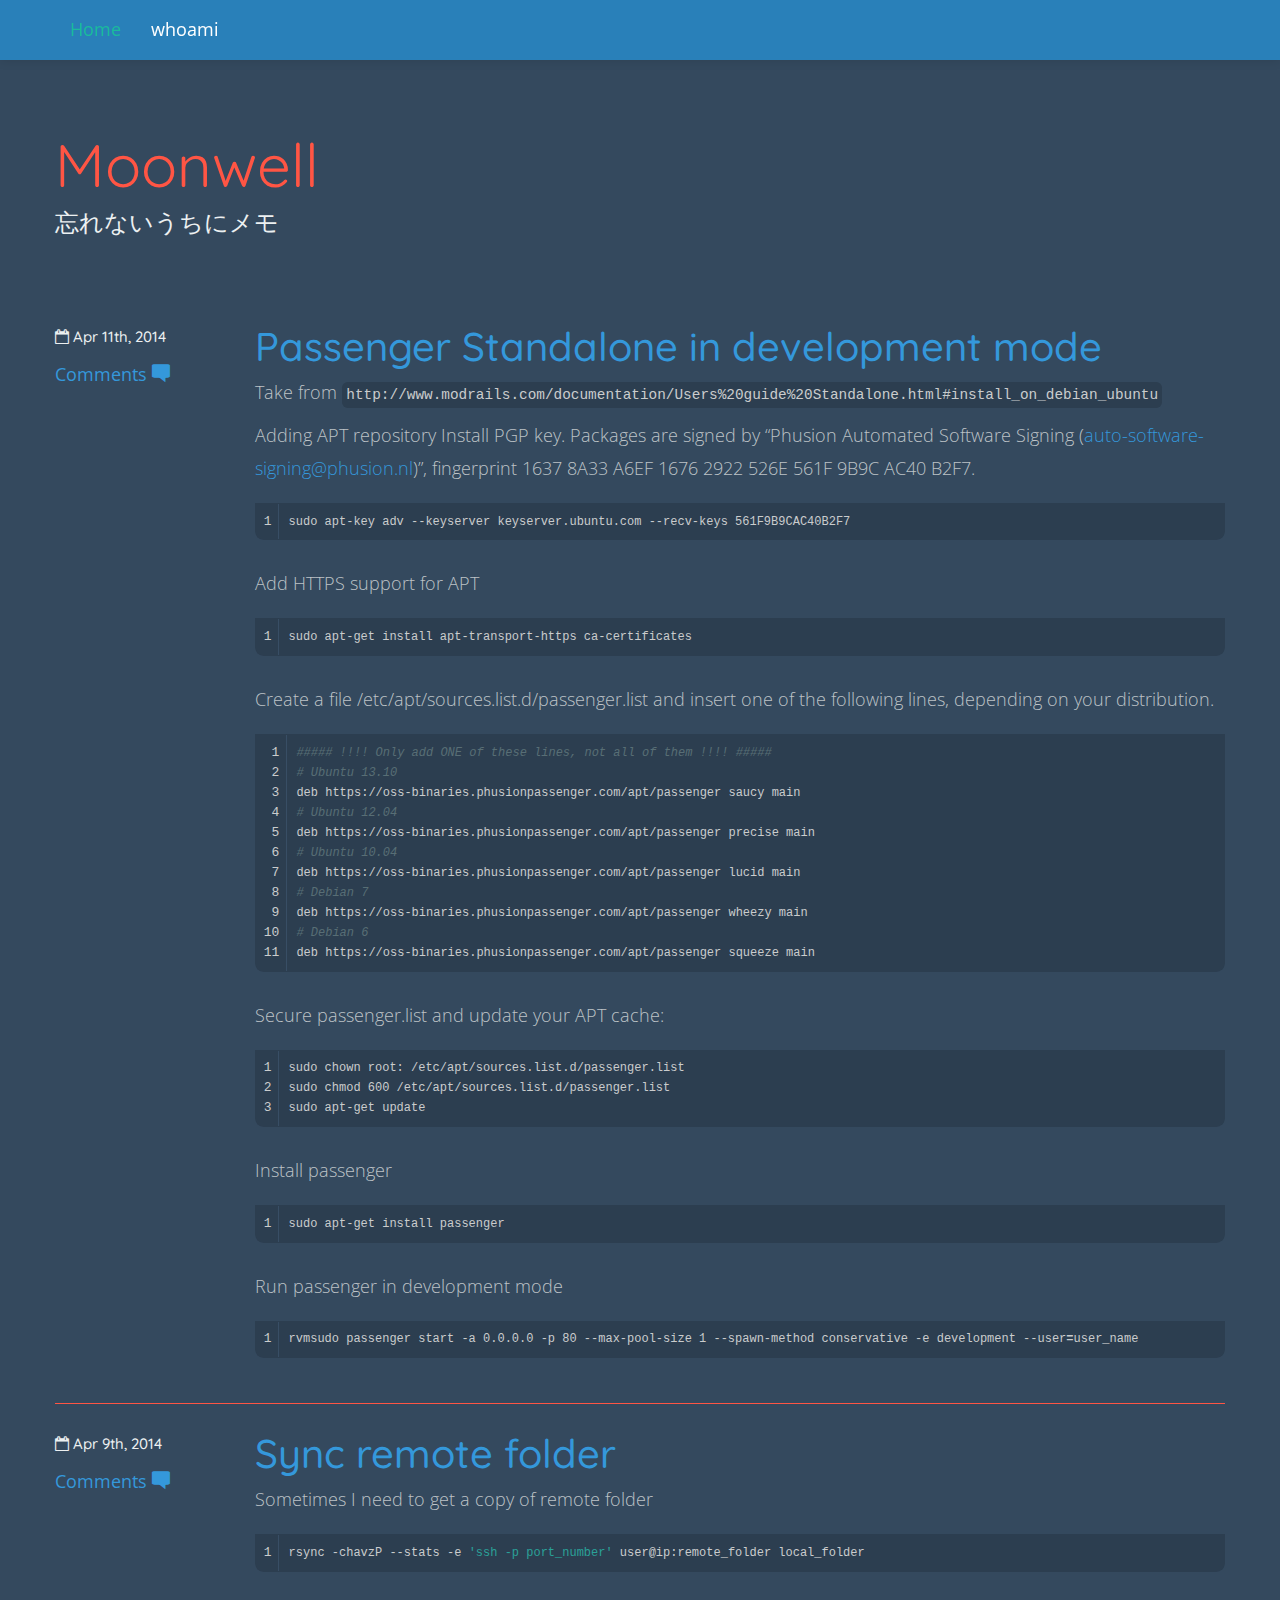
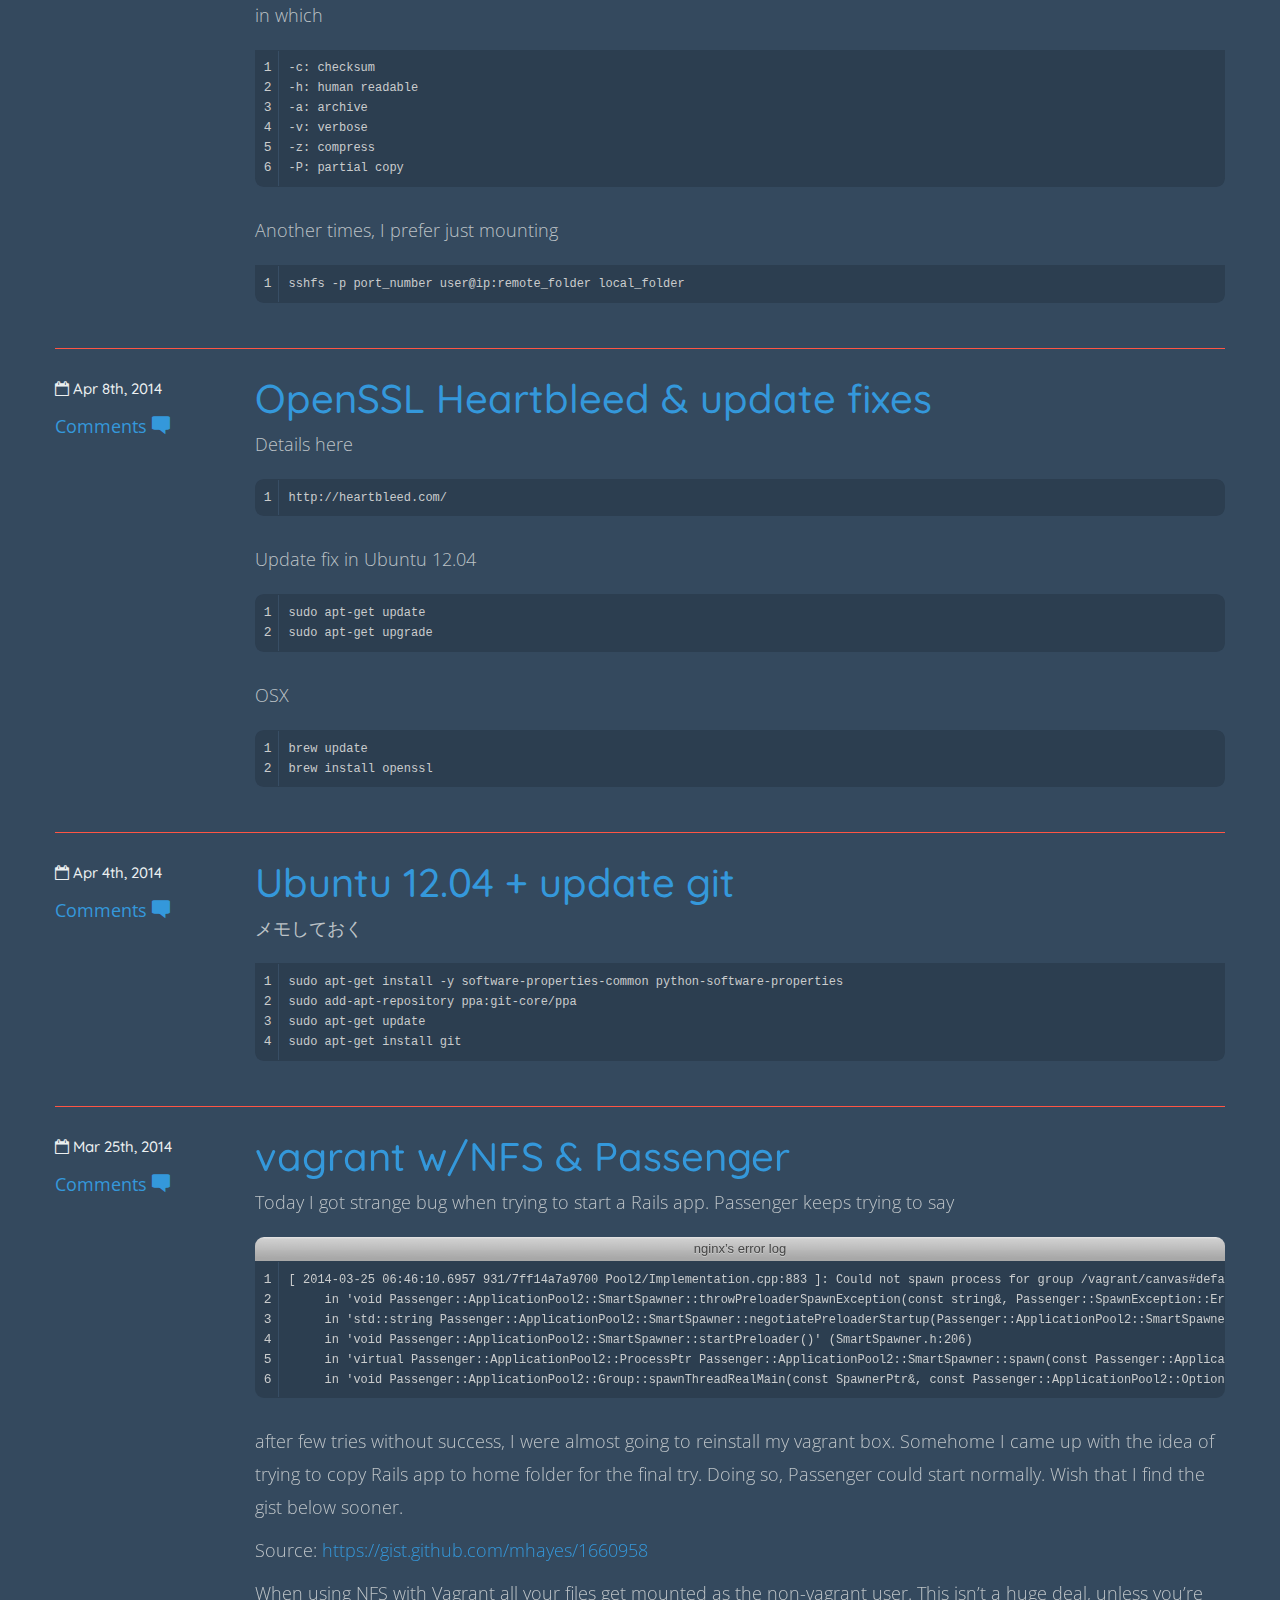
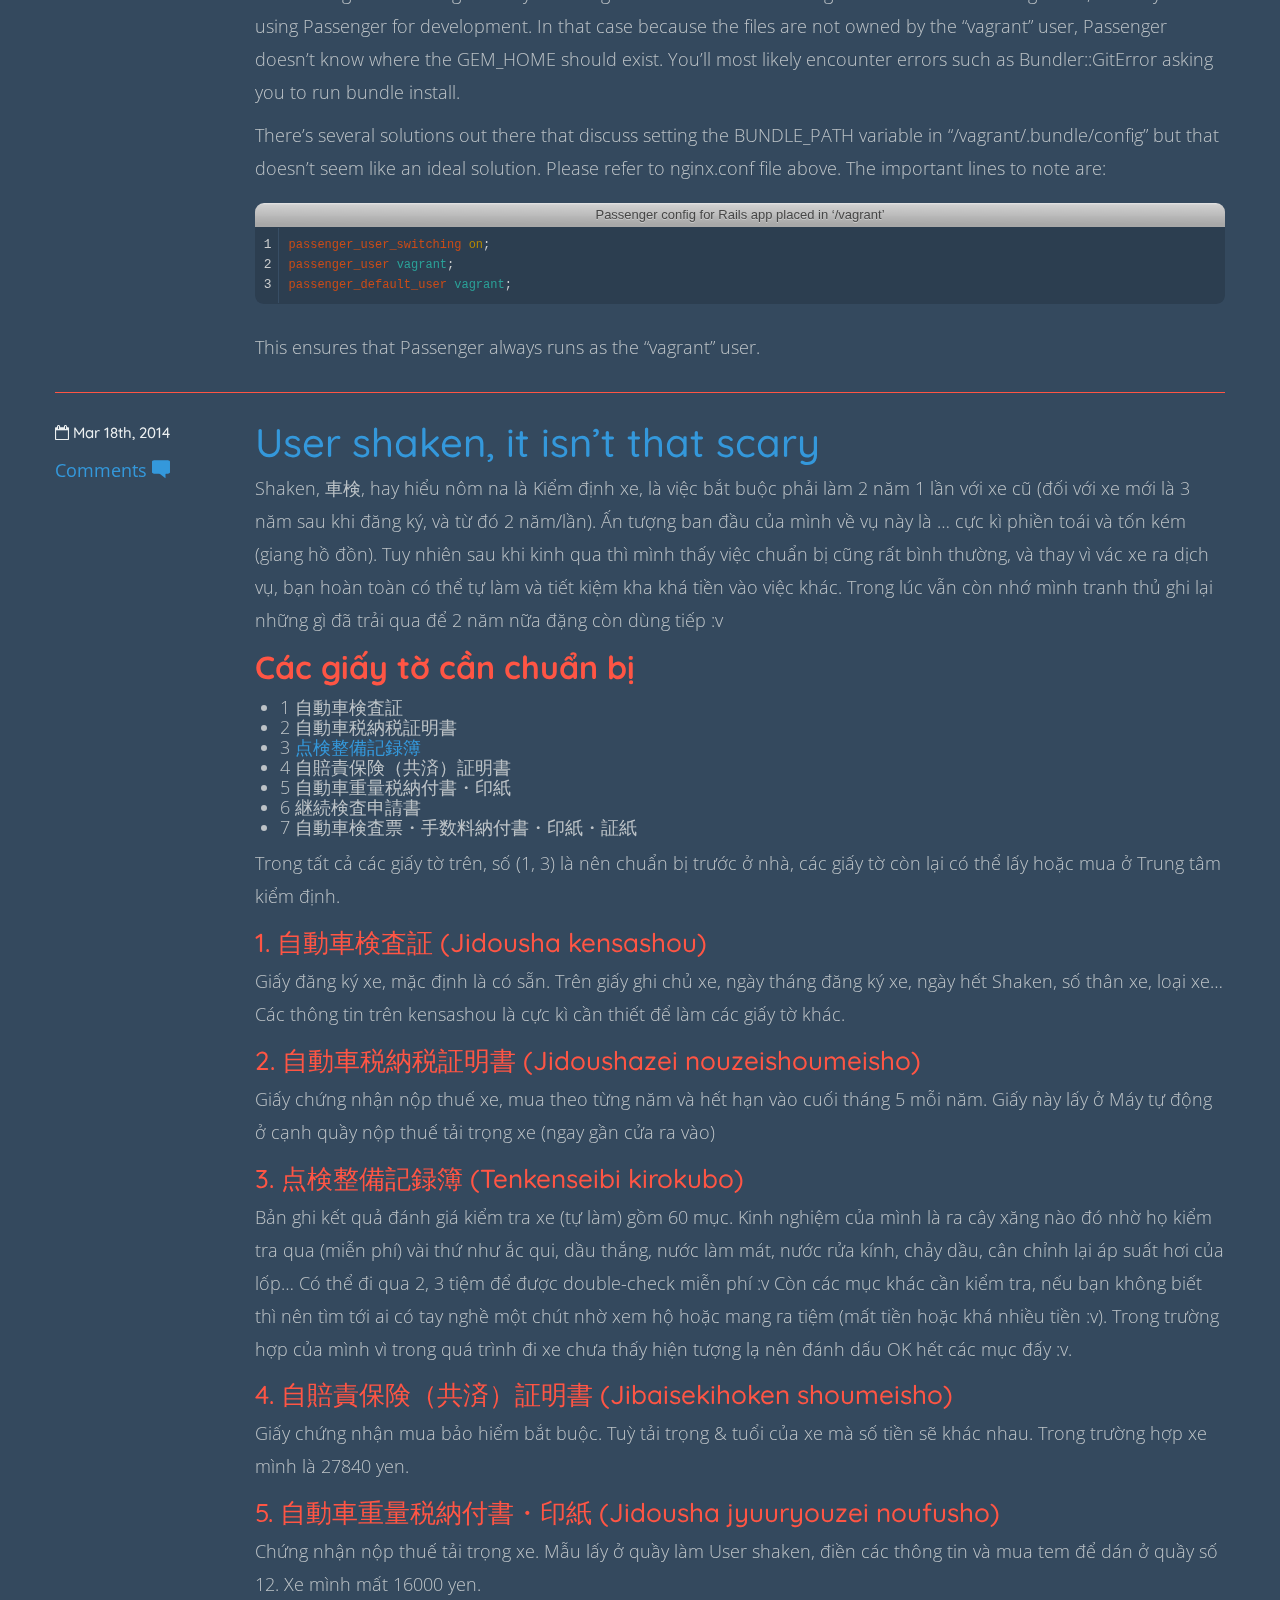
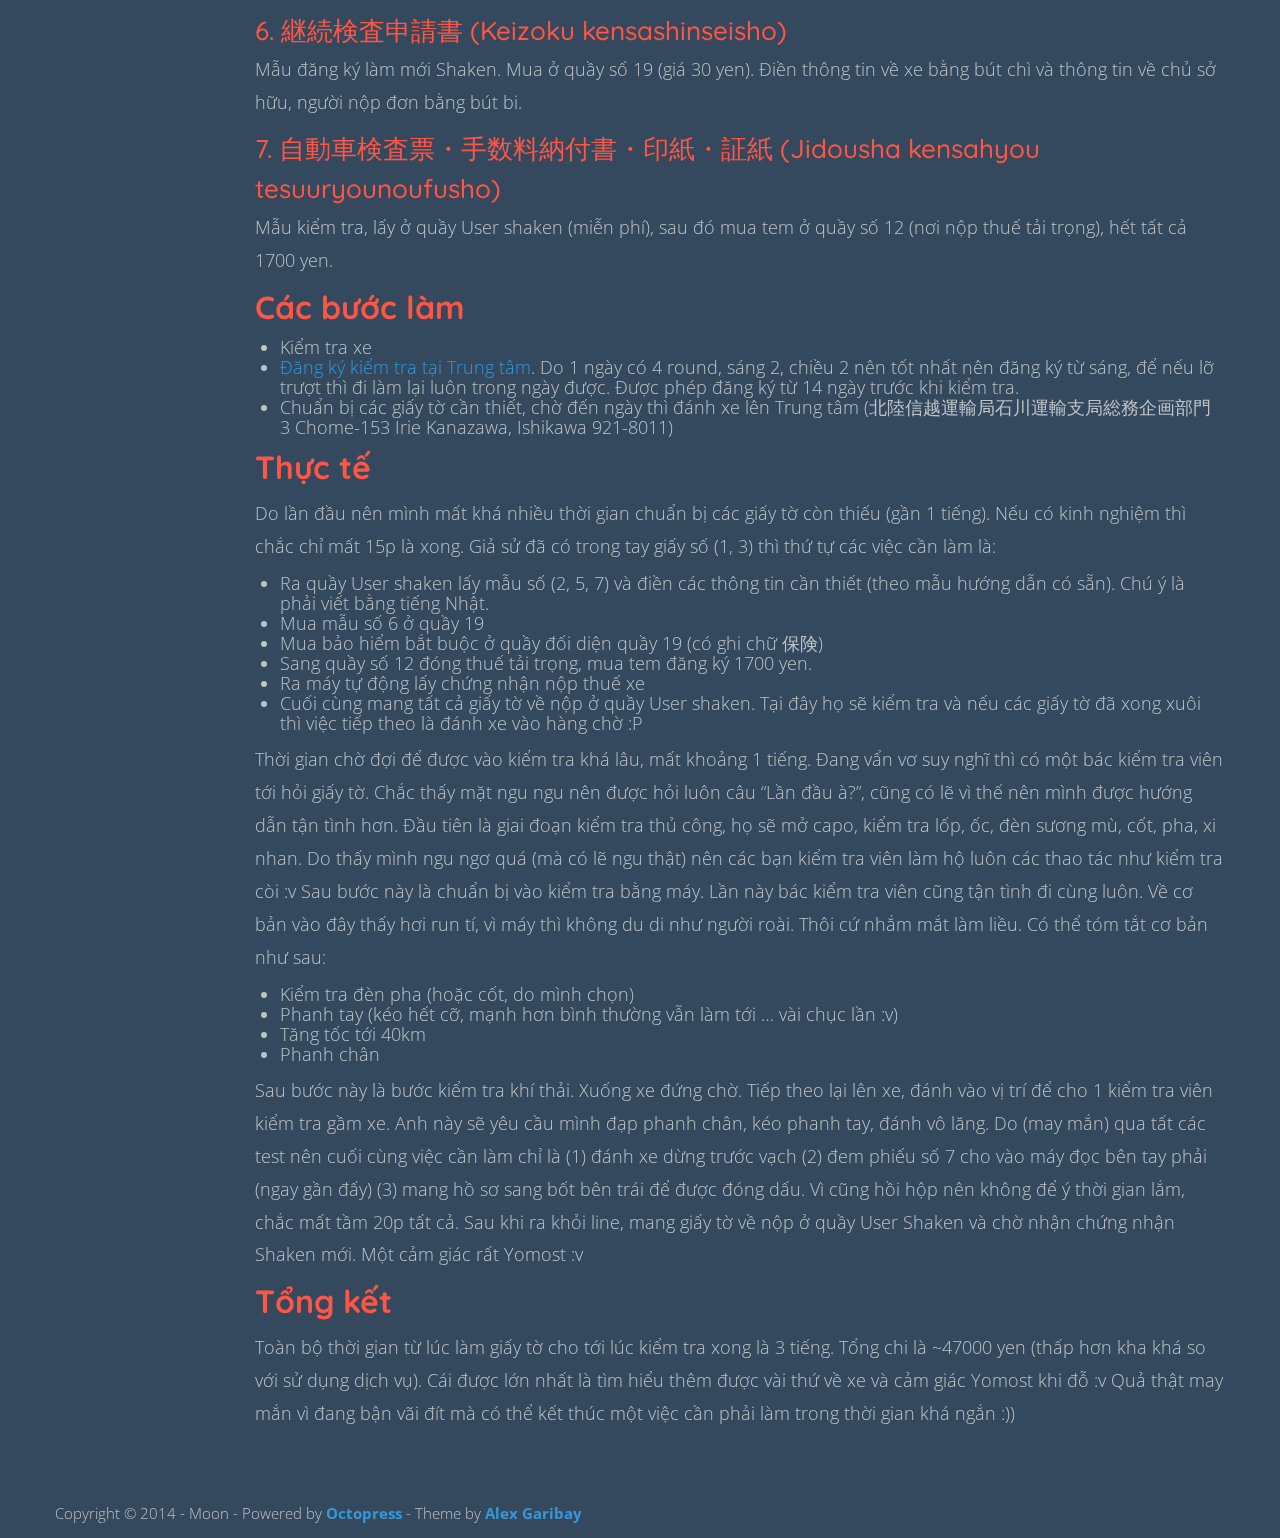
==== commit 0476a6d6: "Site updated at 2014-04-11 00:47:00 UTC" ====
--- a/index.html
+++ b/index.html
@@ -60,6 +60,10 @@
   	  	<div class="nav-collapse collapse navbar-responsive-collapse" style="height:0;">
   	      <ul class="nav">
     
+        <li class="active"><a href="/index.html">Home</a></li>
+    
+        <li ><a href="/whoami/index.html">whoami</a></li>
+    
 </ul>
 
 <ul class="nav pull-right">
@@ -97,6 +101,398 @@
 
 <div class="blog-index">
   
+  
+  
+    <article>
+      
+
+  <div class="row-fluid">
+    <div class="span2 post-meta">
+	  <h5 class="date-time">
+
+
+
+
+
+
+
+
+  
+
+
+<i class="icon-calendar-empty"></i> <time datetime="2014-04-11T09:43:17+09:00" pubdate data-updated="true">Apr 11<span>th</span>, 2014</time></h5>
+          <div class="row-fluid">
+          
+          <a href="http://potm.github.io/blog/2014/04/11/passenger-standalone-in-development-mode/#disqus_thread">Comments </a> <span class="fui-bubble-16"></span>
+          
+          </div>
+          
+          <div class="row-fluid">
+          
+          </div>
+          
+    </div>
+    <div class="span10 post-container">
+      <h1 class="link"><a href="/blog/2014/04/11/passenger-standalone-in-development-mode/">Passenger Standalone in development mode</a></h1>
+      <p>Take from <code>http://www.modrails.com/documentation/Users%20guide%20Standalone.html#install_on_debian_ubuntu</code></p>
+
+<p>Adding APT repository
+Install PGP key. Packages are signed by &ldquo;Phusion Automated Software Signing (<a href="&#109;&#x61;&#105;&#x6c;&#116;&#x6f;&#x3a;&#x61;&#x75;&#116;&#x6f;&#x2d;&#115;&#x6f;&#x66;&#x74;&#x77;&#x61;&#x72;&#x65;&#45;&#115;&#105;&#x67;&#110;&#105;&#110;&#103;&#64;&#112;&#x68;&#x75;&#x73;&#x69;&#111;&#x6e;&#46;&#110;&#108;">&#x61;&#117;&#116;&#111;&#45;&#x73;&#x6f;&#102;&#116;&#119;&#x61;&#x72;&#101;&#x2d;&#x73;&#105;&#x67;&#110;&#105;&#x6e;&#103;&#64;&#112;&#x68;&#x75;&#x73;&#105;&#x6f;&#x6e;&#46;&#x6e;&#108;</a>)&rdquo;, fingerprint 1637 8A33 A6EF 1676 2922 526E 561F 9B9C AC40 B2F7.</p>
+
+<figure class='code'><figcaption><span></span></figcaption><div class="highlight"><table><tr><td class="gutter"><pre class="line-numbers"><span class='line-number'>1</span>
+</pre></td><td class='code'><pre><code class='bash'><span class='line'>sudo apt-key adv --keyserver keyserver.ubuntu.com --recv-keys 561F9B9CAC40B2F7
+</span></code></pre></td></tr></table></div></figure>
+
+
+<p>Add HTTPS support for APT</p>
+
+<figure class='code'><figcaption><span></span></figcaption><div class="highlight"><table><tr><td class="gutter"><pre class="line-numbers"><span class='line-number'>1</span>
+</pre></td><td class='code'><pre><code class='bash'><span class='line'>sudo apt-get install apt-transport-https ca-certificates
+</span></code></pre></td></tr></table></div></figure>
+
+
+<p>Create a file /etc/apt/sources.list.d/passenger.list and insert one of the following lines, depending on your distribution.</p>
+
+<figure class='code'><figcaption><span></span></figcaption><div class="highlight"><table><tr><td class="gutter"><pre class="line-numbers"><span class='line-number'>1</span>
+<span class='line-number'>2</span>
+<span class='line-number'>3</span>
+<span class='line-number'>4</span>
+<span class='line-number'>5</span>
+<span class='line-number'>6</span>
+<span class='line-number'>7</span>
+<span class='line-number'>8</span>
+<span class='line-number'>9</span>
+<span class='line-number'>10</span>
+<span class='line-number'>11</span>
+</pre></td><td class='code'><pre><code class='bash'><span class='line'><span class="c">##### !!!! Only add ONE of these lines, not all of them !!!! #####</span>
+</span><span class='line'><span class="c"># Ubuntu 13.10</span>
+</span><span class='line'>deb https://oss-binaries.phusionpassenger.com/apt/passenger saucy main
+</span><span class='line'><span class="c"># Ubuntu 12.04</span>
+</span><span class='line'>deb https://oss-binaries.phusionpassenger.com/apt/passenger precise main
+</span><span class='line'><span class="c"># Ubuntu 10.04</span>
+</span><span class='line'>deb https://oss-binaries.phusionpassenger.com/apt/passenger lucid main
+</span><span class='line'><span class="c"># Debian 7</span>
+</span><span class='line'>deb https://oss-binaries.phusionpassenger.com/apt/passenger wheezy main
+</span><span class='line'><span class="c"># Debian 6</span>
+</span><span class='line'>deb https://oss-binaries.phusionpassenger.com/apt/passenger squeeze main
+</span></code></pre></td></tr></table></div></figure>
+
+
+<p>Secure passenger.list and update your APT cache:</p>
+
+<figure class='code'><figcaption><span></span></figcaption><div class="highlight"><table><tr><td class="gutter"><pre class="line-numbers"><span class='line-number'>1</span>
+<span class='line-number'>2</span>
+<span class='line-number'>3</span>
+</pre></td><td class='code'><pre><code class='bash'><span class='line'>sudo chown root: /etc/apt/sources.list.d/passenger.list
+</span><span class='line'>sudo chmod 600 /etc/apt/sources.list.d/passenger.list
+</span><span class='line'>sudo apt-get update
+</span></code></pre></td></tr></table></div></figure>
+
+
+<p>Install passenger</p>
+
+<figure class='code'><figcaption><span></span></figcaption><div class="highlight"><table><tr><td class="gutter"><pre class="line-numbers"><span class='line-number'>1</span>
+</pre></td><td class='code'><pre><code class='bash'><span class='line'>sudo apt-get install passenger
+</span></code></pre></td></tr></table></div></figure>
+
+
+<p>Run passenger in development mode</p>
+
+<figure class='code'><figcaption><span></span></figcaption><div class="highlight"><table><tr><td class="gutter"><pre class="line-numbers"><span class='line-number'>1</span>
+</pre></td><td class='code'><pre><code class='bash'><span class='line'>rvmsudo passenger start -a 0.0.0.0 -p 80 --max-pool-size 1 --spawn-method conservative -e development --user<span class="o">=</span>user_name
+</span></code></pre></td></tr></table></div></figure>
+
+
+      
+      
+    </div>
+  </div>
+
+
+
+    </article>
+    
+    <hr>
+    
+  
+  
+    <article>
+      
+
+  <div class="row-fluid">
+    <div class="span2 post-meta">
+	  <h5 class="date-time">
+
+
+
+
+
+
+
+
+  
+
+
+<i class="icon-calendar-empty"></i> <time datetime="2014-04-09T09:47:56+09:00" pubdate data-updated="true">Apr 9<span>th</span>, 2014</time></h5>
+          <div class="row-fluid">
+          
+          <a href="http://potm.github.io/blog/2014/04/09/sync-remote-folder/#disqus_thread">Comments </a> <span class="fui-bubble-16"></span>
+          
+          </div>
+          
+          <div class="row-fluid">
+          
+          </div>
+          
+    </div>
+    <div class="span10 post-container">
+      <h1 class="link"><a href="/blog/2014/04/09/sync-remote-folder/">Sync remote folder</a></h1>
+      <p>Sometimes I need to get a copy of remote folder</p>
+
+<figure class='code'><figcaption><span></span></figcaption><div class="highlight"><table><tr><td class="gutter"><pre class="line-numbers"><span class='line-number'>1</span>
+</pre></td><td class='code'><pre><code class='bash'><span class='line'>rsync -chavzP --stats -e <span class="s1">&#39;ssh -p port_number&#39;</span> user@ip:remote_folder local_folder
+</span></code></pre></td></tr></table></div></figure>
+
+
+<p>in which</p>
+
+<figure class='code'><figcaption><span></span></figcaption><div class="highlight"><table><tr><td class="gutter"><pre class="line-numbers"><span class='line-number'>1</span>
+<span class='line-number'>2</span>
+<span class='line-number'>3</span>
+<span class='line-number'>4</span>
+<span class='line-number'>5</span>
+<span class='line-number'>6</span>
+</pre></td><td class='code'><pre><code class='bash'><span class='line'>-c: checksum
+</span><span class='line'>-h: human readable
+</span><span class='line'>-a: archive
+</span><span class='line'>-v: verbose
+</span><span class='line'>-z: compress
+</span><span class='line'>-P: partial copy
+</span></code></pre></td></tr></table></div></figure>
+
+
+<p>Another times, I prefer just mounting</p>
+
+<figure class='code'><figcaption><span></span></figcaption><div class="highlight"><table><tr><td class="gutter"><pre class="line-numbers"><span class='line-number'>1</span>
+</pre></td><td class='code'><pre><code class='bash'><span class='line'>sshfs -p port_number user@ip:remote_folder local_folder
+</span></code></pre></td></tr></table></div></figure>
+
+
+      
+      
+    </div>
+  </div>
+
+
+
+    </article>
+    
+    <hr>
+    
+  
+  
+    <article>
+      
+
+  <div class="row-fluid">
+    <div class="span2 post-meta">
+	  <h5 class="date-time">
+
+
+
+
+
+
+
+
+  
+
+
+<i class="icon-calendar-empty"></i> <time datetime="2014-04-08T10:06:45+09:00" pubdate data-updated="true">Apr 8<span>th</span>, 2014</time></h5>
+          <div class="row-fluid">
+          
+          <a href="http://potm.github.io/blog/2014/04/08/openssl-heartbleed-and-update-fixes/#disqus_thread">Comments </a> <span class="fui-bubble-16"></span>
+          
+          </div>
+          
+          <div class="row-fluid">
+          
+          </div>
+          
+    </div>
+    <div class="span10 post-container">
+      <h1 class="link"><a href="/blog/2014/04/08/openssl-heartbleed-and-update-fixes/">OpenSSL Heartbleed &amp; update fixes</a></h1>
+      <p>Details here</p>
+
+<figure class='code'><div class="highlight"><table><tr><td class="gutter"><pre class="line-numbers"><span class='line-number'>1</span>
+</pre></td><td class='code'><pre><code class=''><span class='line'>http://heartbleed.com/</span></code></pre></td></tr></table></div></figure>
+
+
+<p>Update fix in Ubuntu 12.04</p>
+
+<figure class='code'><div class="highlight"><table><tr><td class="gutter"><pre class="line-numbers"><span class='line-number'>1</span>
+<span class='line-number'>2</span>
+</pre></td><td class='code'><pre><code class=''><span class='line'>sudo apt-get update
+</span><span class='line'>sudo apt-get upgrade</span></code></pre></td></tr></table></div></figure>
+
+
+<p>OSX</p>
+
+<figure class='code'><div class="highlight"><table><tr><td class="gutter"><pre class="line-numbers"><span class='line-number'>1</span>
+<span class='line-number'>2</span>
+</pre></td><td class='code'><pre><code class=''><span class='line'>brew update
+</span><span class='line'>brew install openssl</span></code></pre></td></tr></table></div></figure>
+
+
+      
+      
+    </div>
+  </div>
+
+
+
+    </article>
+    
+    <hr>
+    
+  
+  
+    <article>
+      
+
+  <div class="row-fluid">
+    <div class="span2 post-meta">
+	  <h5 class="date-time">
+
+
+
+
+
+
+
+
+  
+
+
+<i class="icon-calendar-empty"></i> <time datetime="2014-04-04T09:01:23+09:00" pubdate data-updated="true">Apr 4<span>th</span>, 2014</time></h5>
+          <div class="row-fluid">
+          
+          <a href="http://potm.github.io/blog/2014/04/04/ubuntu-12-dot-04-plus-update-git/#disqus_thread">Comments </a> <span class="fui-bubble-16"></span>
+          
+          </div>
+          
+          <div class="row-fluid">
+          
+          </div>
+          
+    </div>
+    <div class="span10 post-container">
+      <h1 class="link"><a href="/blog/2014/04/04/ubuntu-12-dot-04-plus-update-git/">Ubuntu 12.04 + update git</a></h1>
+      <p>メモしておく</p>
+
+<figure class='code'><figcaption><span></span></figcaption><div class="highlight"><table><tr><td class="gutter"><pre class="line-numbers"><span class='line-number'>1</span>
+<span class='line-number'>2</span>
+<span class='line-number'>3</span>
+<span class='line-number'>4</span>
+</pre></td><td class='code'><pre><code class='bash'><span class='line'>sudo apt-get install -y software-properties-common python-software-properties
+</span><span class='line'>sudo add-apt-repository ppa:git-core/ppa
+</span><span class='line'>sudo apt-get update
+</span><span class='line'>sudo apt-get install git
+</span></code></pre></td></tr></table></div></figure>
+
+
+      
+      
+    </div>
+  </div>
+
+
+
+    </article>
+    
+    <hr>
+    
+  
+  
+    <article>
+      
+
+  <div class="row-fluid">
+    <div class="span2 post-meta">
+	  <h5 class="date-time">
+
+
+
+
+
+
+
+
+  
+
+
+<i class="icon-calendar-empty"></i> <time datetime="2014-03-25T16:12:26+09:00" pubdate data-updated="true">Mar 25<span>th</span>, 2014</time></h5>
+          <div class="row-fluid">
+          
+          <a href="http://potm.github.io/blog/2014/03/25/vagrant-w-slash-nfs-and-passenger/#disqus_thread">Comments </a> <span class="fui-bubble-16"></span>
+          
+          </div>
+          
+          <div class="row-fluid">
+          
+          </div>
+          
+    </div>
+    <div class="span10 post-container">
+      <h1 class="link"><a href="/blog/2014/03/25/vagrant-w-slash-nfs-and-passenger/">vagrant w/NFS &amp; Passenger</a></h1>
+      <p>Today I got strange bug when trying to start a Rails app. Passenger keeps trying to say</p>
+
+<figure class='code'><figcaption><span>nginx&#8217;s error log</span></figcaption><div class="highlight"><table><tr><td class="gutter"><pre class="line-numbers"><span class='line-number'>1</span>
+<span class='line-number'>2</span>
+<span class='line-number'>3</span>
+<span class='line-number'>4</span>
+<span class='line-number'>5</span>
+<span class='line-number'>6</span>
+</pre></td><td class='code'><pre><code class='objdump'><span class='line'><span class="x">[ 2014-03-25 06:46:10.6957 931/7ff14a7a9700 Pool2/Implementation.cpp:883 ]: Could not spawn process for group /vagrant/canvas#default: An error occurred while starting up the preloader: it did not write a startup response in time.</span>
+</span><span class='line'><span class="x">     in &#39;void Passenger::ApplicationPool2::SmartSpawner::throwPreloaderSpawnException(const string&amp;, Passenger::SpawnException::ErrorKind, Passenger::ApplicationPool2::Spawner::BackgroundIOCapturerPtr&amp;, const DebugDirPtr&amp;)&#39; (SmartSpawner.h:146)</span>
+</span><span class='line'><span class="x">     in &#39;std::string Passenger::ApplicationPool2::SmartSpawner::negotiatePreloaderStartup(Passenger::ApplicationPool2::SmartSpawner::StartupDetails&amp;)&#39; (SmartSpawner.h:566)</span>
+</span><span class='line'><span class="x">     in &#39;void Passenger::ApplicationPool2::SmartSpawner::startPreloader()&#39; (SmartSpawner.h:206)</span>
+</span><span class='line'><span class="x">     in &#39;virtual Passenger::ApplicationPool2::ProcessPtr Passenger::ApplicationPool2::SmartSpawner::spawn(const Passenger::ApplicationPool2::Options&amp;)&#39; (SmartSpawner.h:752)</span>
+</span><span class='line'><span class="x">     in &#39;void Passenger::ApplicationPool2::Group::spawnThreadRealMain(const SpawnerPtr&amp;, const Passenger::ApplicationPool2::Options&amp;, unsigned int)&#39; (Implementation.cpp:804)</span>
+</span></code></pre></td></tr></table></div></figure>
+
+
+<p>after few tries without success, I were almost going to reinstall my vagrant box. Somehome I came up with the idea of trying to copy Rails app to home folder for the final try. Doing so, Passenger could start normally.
+Wish that I find the gist below sooner.</p>
+
+<p>Source: <a href="https://gist.github.com/mhayes/1660958">https://gist.github.com/mhayes/1660958</a></p>
+
+<p>When using NFS with Vagrant all your files get mounted as the non-vagrant user.  This isn&rsquo;t a huge deal, unless you&rsquo;re using Passenger for development.  In that case because the files are not owned by the &ldquo;vagrant&rdquo; user, Passenger doesn&rsquo;t know where the GEM_HOME should exist.  You&rsquo;ll most likely encounter errors such as Bundler::GitError asking you to run bundle install.</p>
+
+<p>There&rsquo;s several solutions out there that discuss setting the BUNDLE_PATH variable in &ldquo;/vagrant/.bundle/config&rdquo; but that doesn&rsquo;t seem like an ideal solution.  Please refer to nginx.conf file above.  The important lines to note are:</p>
+
+<figure class='code'><figcaption><span>Passenger config for Rails app placed in &#8216;/vagrant&#8217;</span></figcaption><div class="highlight"><table><tr><td class="gutter"><pre class="line-numbers"><span class='line-number'>1</span>
+<span class='line-number'>2</span>
+<span class='line-number'>3</span>
+</pre></td><td class='code'><pre><code class='nginx'><span class='line'><span class="k">passenger_user_switching</span> <span class="no">on</span><span class="p">;</span>
+</span><span class='line'><span class="k">passenger_user</span> <span class="s">vagrant</span><span class="p">;</span>
+</span><span class='line'><span class="k">passenger_default_user</span> <span class="s">vagrant</span><span class="p">;</span>
+</span></code></pre></td></tr></table></div></figure>
+
+
+<p>This ensures that Passenger always runs as the &ldquo;vagrant&rdquo; user.</p>
+
+      
+      
+    </div>
+  </div>
+
+
+
+    </article>
+    
+    <hr>
+    
   
   
     <article>
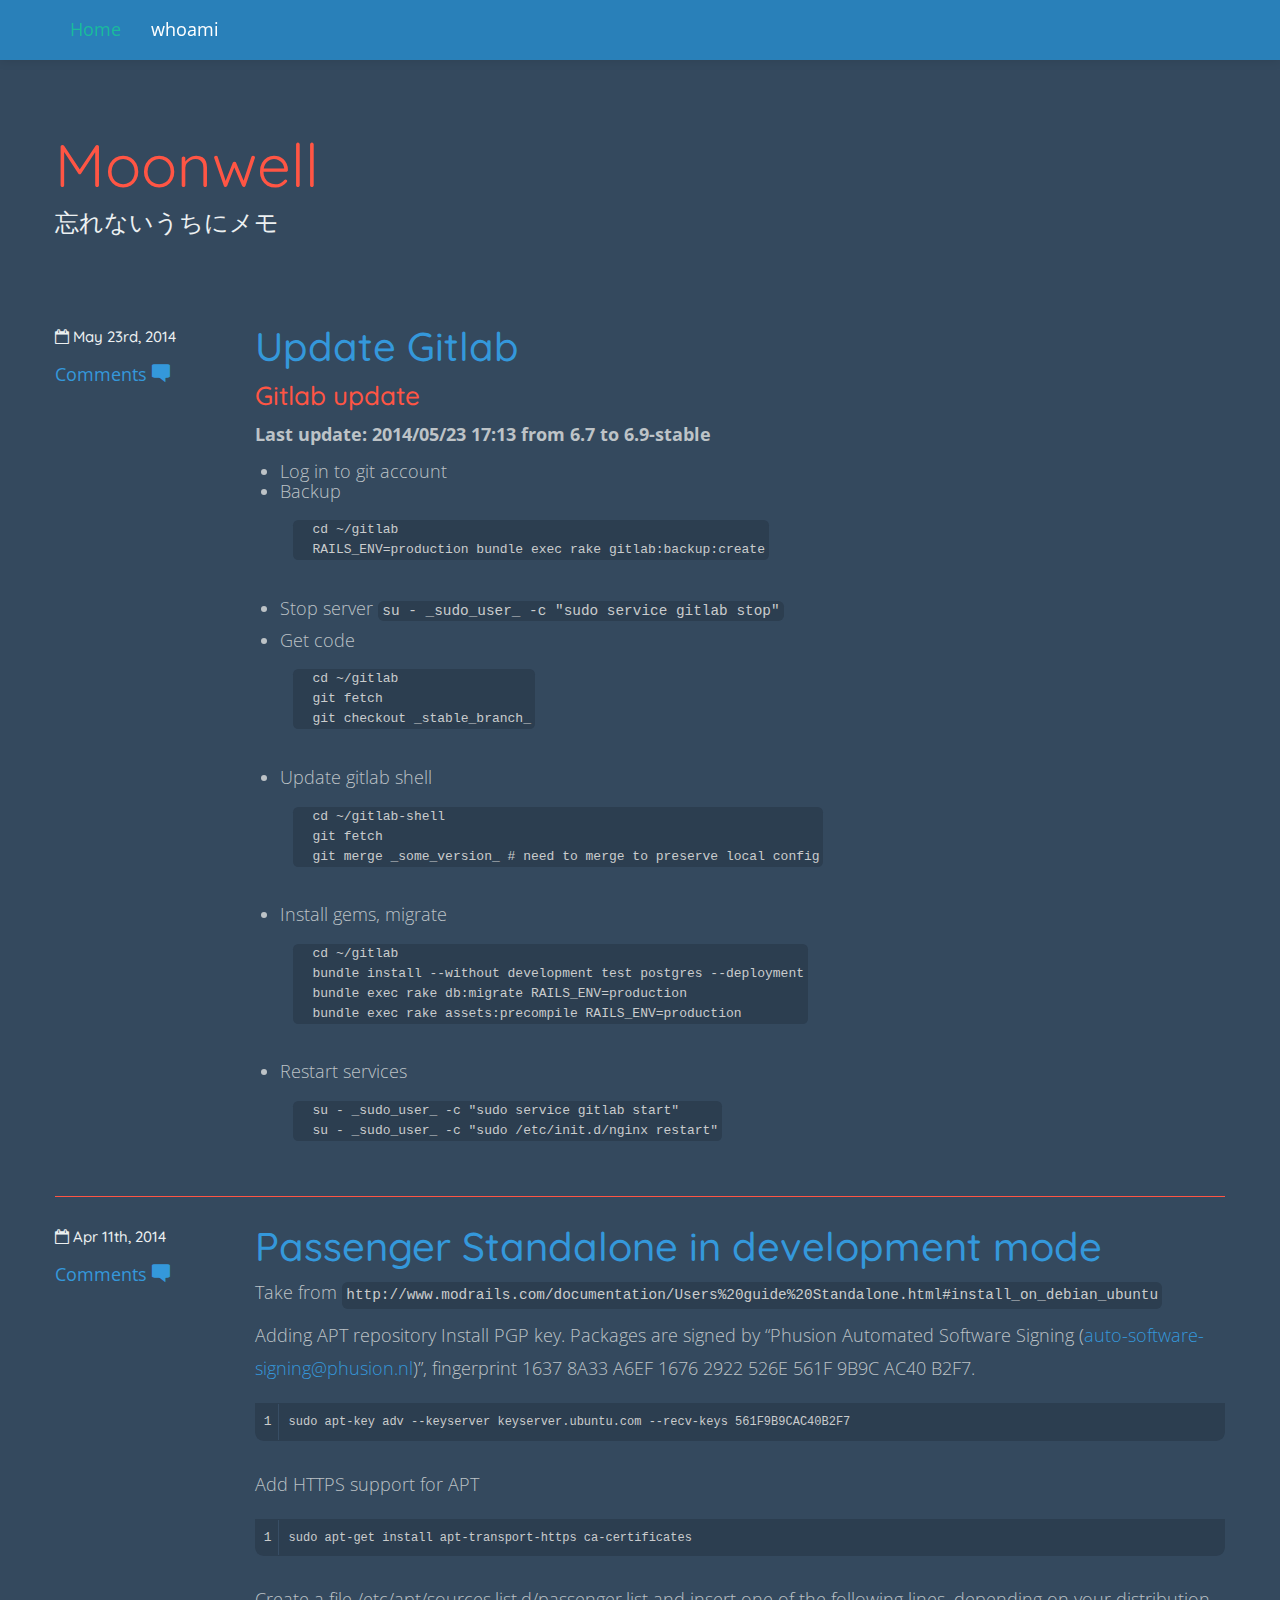
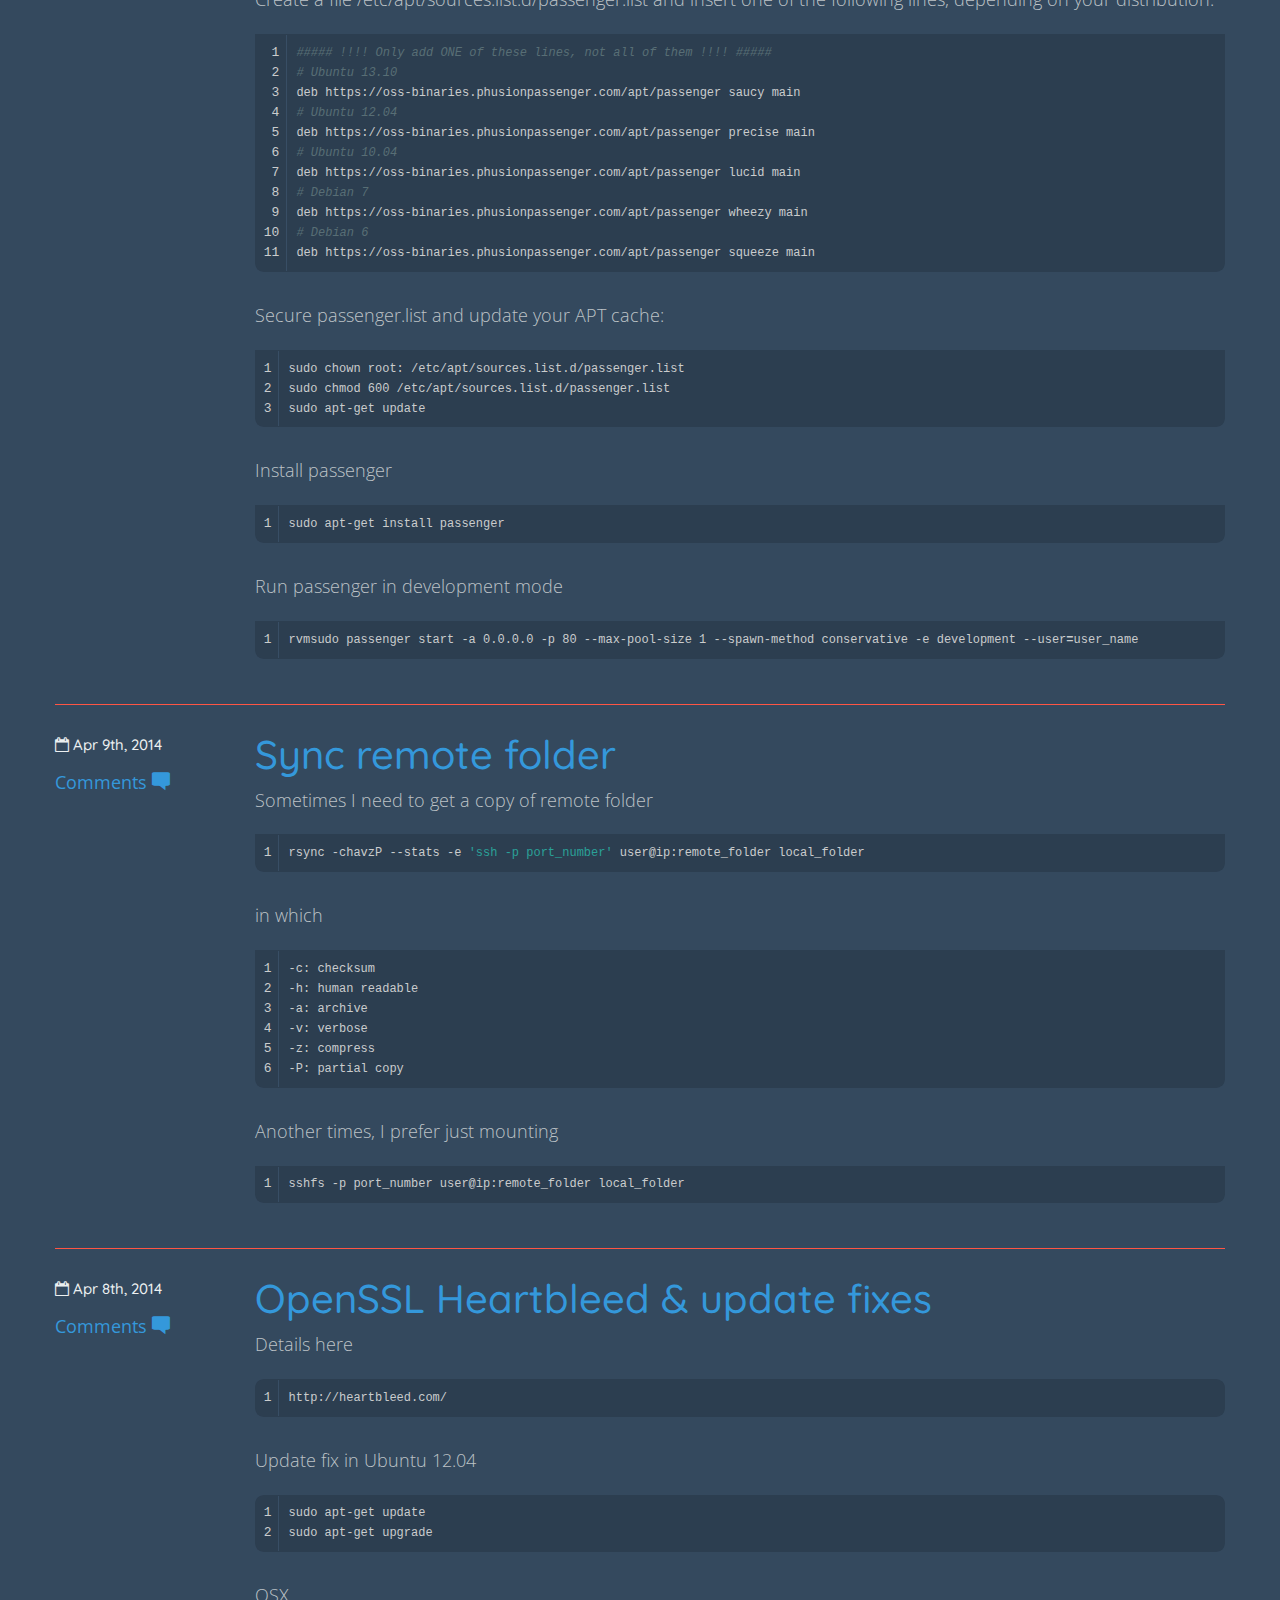
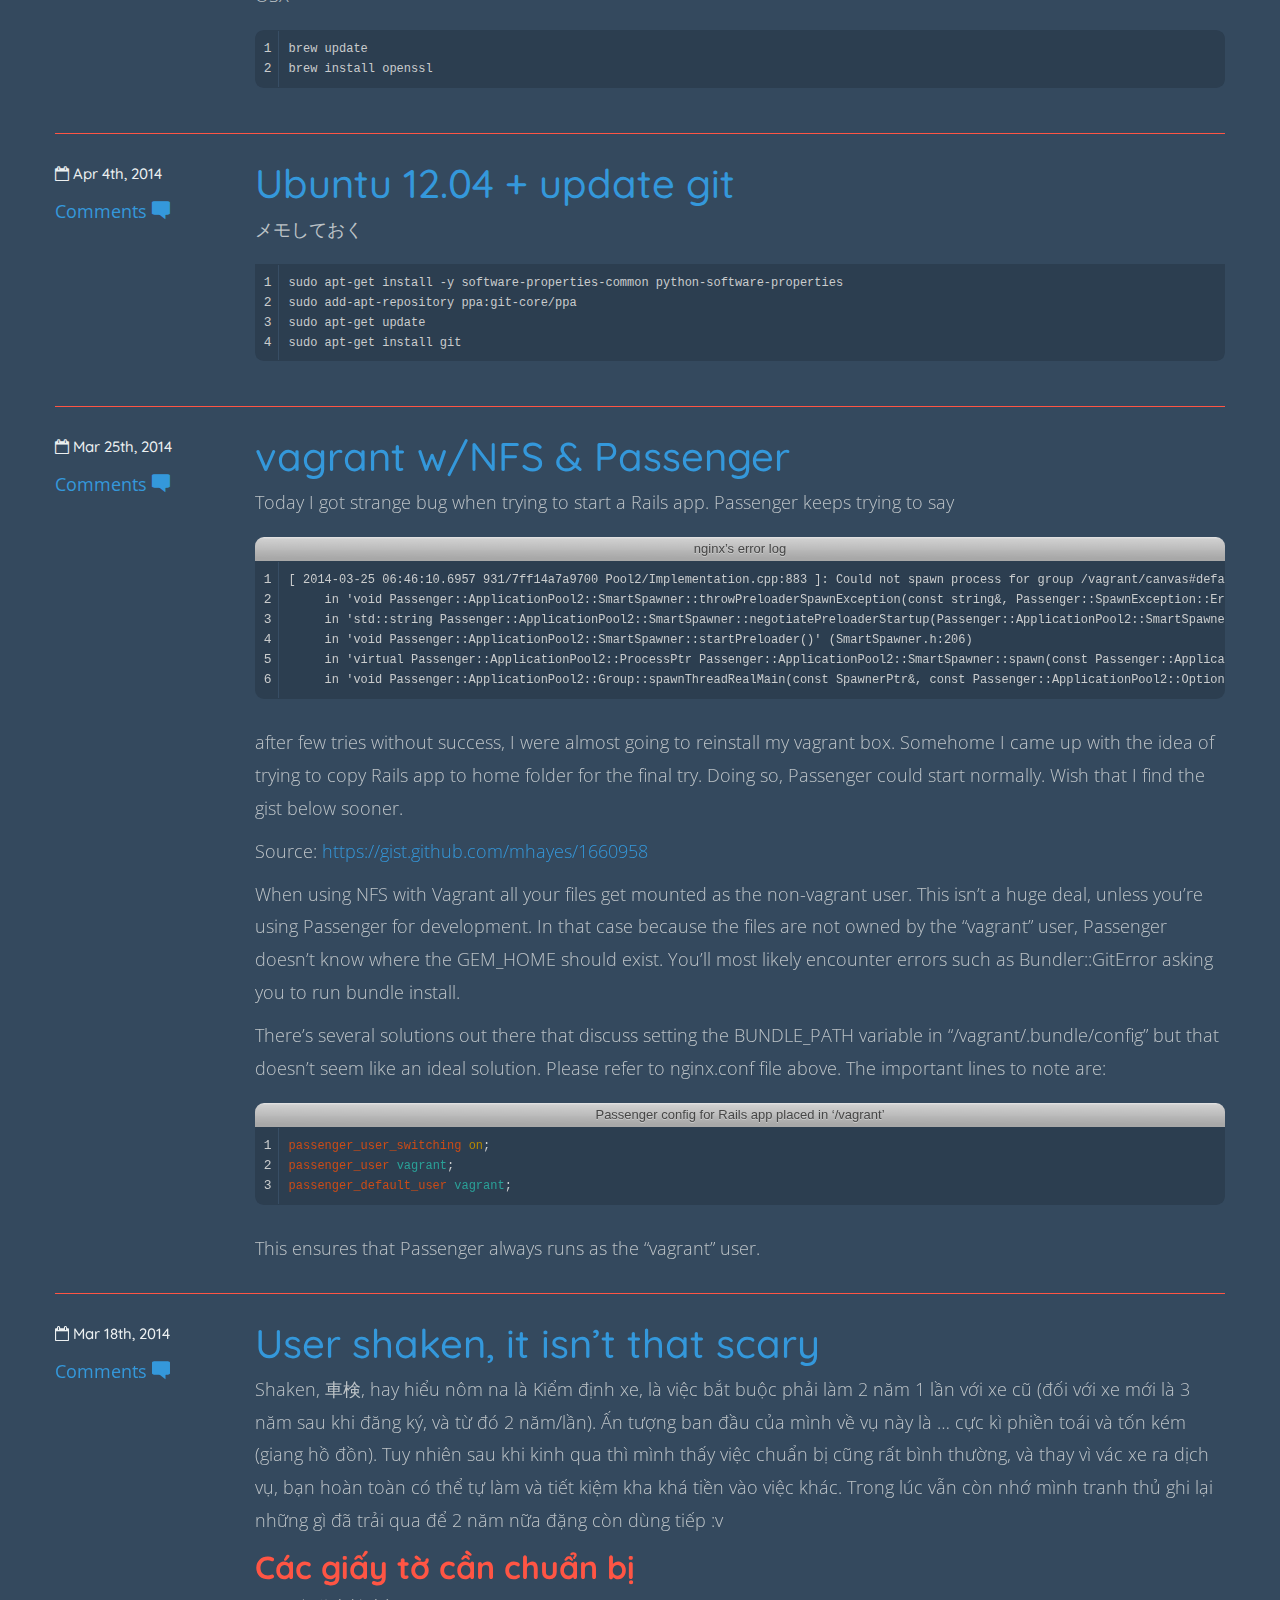
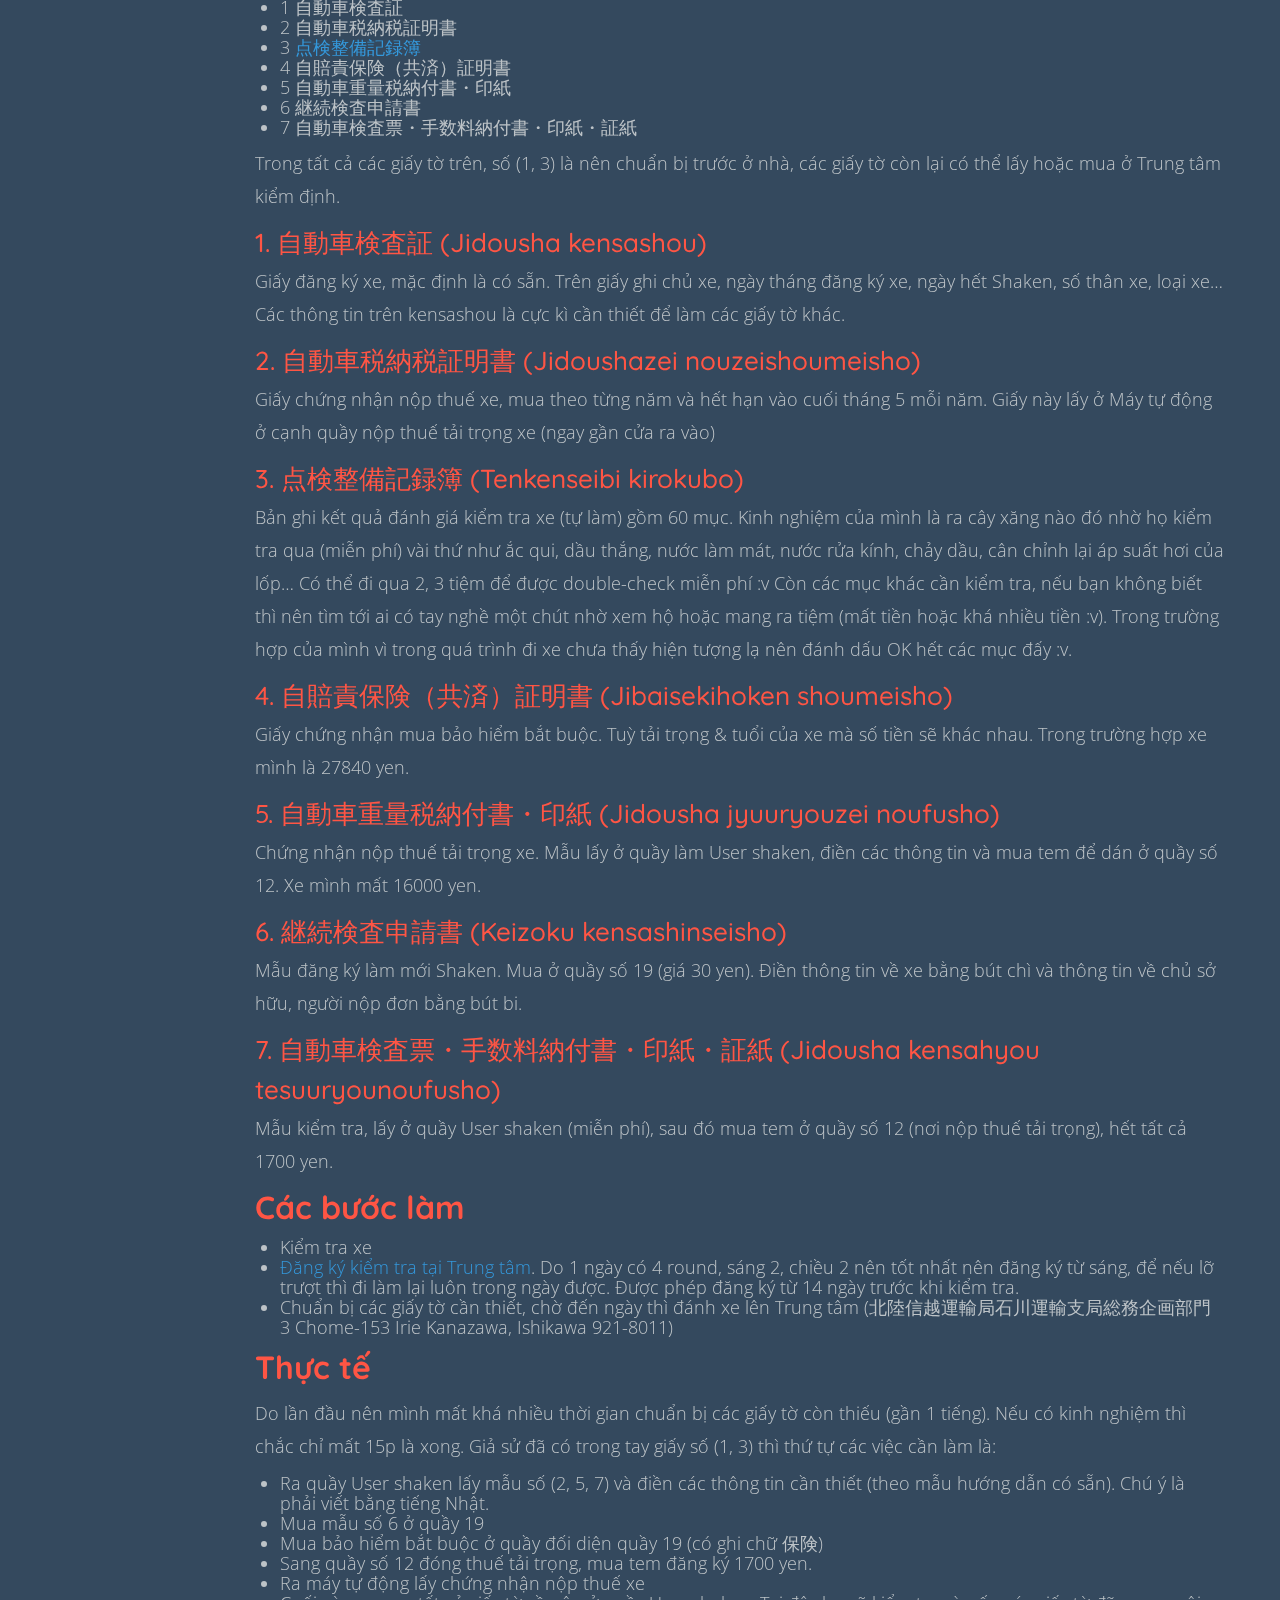
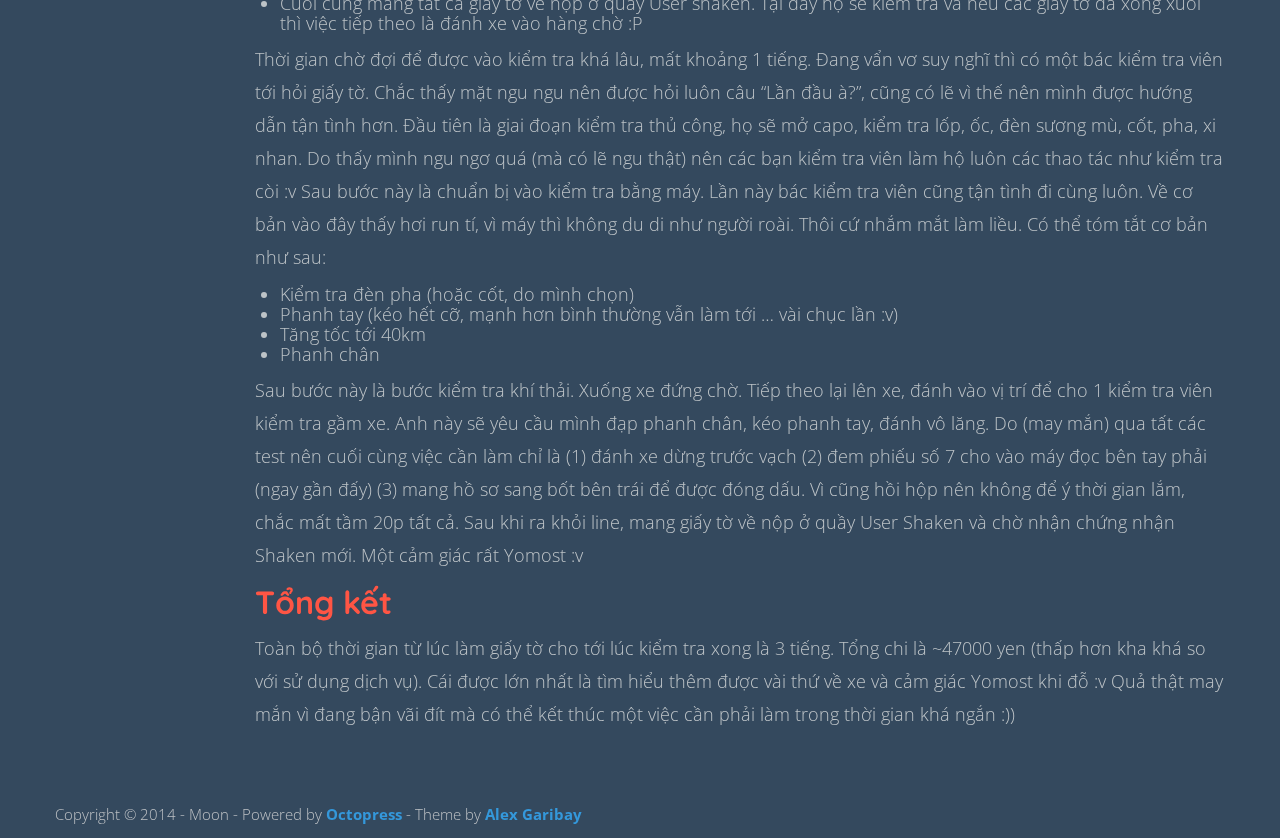
==== commit 2286ccc4: "Site updated at 2014-05-23 08:27:01 UTC" ====
--- a/index.html
+++ b/index.html
@@ -120,6 +120,89 @@
   
 
 
+<i class="icon-calendar-empty"></i> <time datetime="2014-05-23T17:25:07+09:00" pubdate data-updated="true">May 23<span>rd</span>, 2014</time></h5>
+          <div class="row-fluid">
+          
+          <a href="http://potm.github.io/blog/2014/05/23/update-gitlab/#disqus_thread">Comments </a> <span class="fui-bubble-16"></span>
+          
+          </div>
+          
+          <div class="row-fluid">
+          
+          </div>
+          
+    </div>
+    <div class="span10 post-container">
+      <h1 class="link"><a href="/blog/2014/05/23/update-gitlab/">Update Gitlab</a></h1>
+      <h2>Gitlab update</h2>
+
+<p><strong>Last update: 2014/05/23 17:13 from 6.7 to 6.9-stable</strong></p>
+
+<ul>
+<li>Log in to git account</li>
+<li><p>Backup</p>
+
+<pre><code>  cd ~/gitlab
+  RAILS_ENV=production bundle exec rake gitlab:backup:create
+</code></pre></li>
+<li><p>Stop server <code>su - _sudo_user_ -c "sudo service gitlab stop"</code></p></li>
+<li><p>Get code</p>
+
+<pre><code>  cd ~/gitlab
+  git fetch
+  git checkout _stable_branch_
+</code></pre></li>
+<li><p>Update gitlab shell</p>
+
+<pre><code>  cd ~/gitlab-shell
+  git fetch
+  git merge _some_version_ # need to merge to preserve local config
+</code></pre></li>
+<li><p>Install gems, migrate</p>
+
+<pre><code>  cd ~/gitlab
+  bundle install --without development test postgres --deployment
+  bundle exec rake db:migrate RAILS_ENV=production
+  bundle exec rake assets:precompile RAILS_ENV=production
+</code></pre></li>
+<li><p>Restart services</p>
+
+<pre><code>  su - _sudo_user_ -c "sudo service gitlab start"
+  su - _sudo_user_ -c "sudo /etc/init.d/nginx restart"
+</code></pre></li>
+</ul>
+
+
+      
+      
+    </div>
+  </div>
+
+
+
+    </article>
+    
+    <hr>
+    
+  
+  
+    <article>
+      
+
+  <div class="row-fluid">
+    <div class="span2 post-meta">
+	  <h5 class="date-time">
+
+
+
+
+
+
+
+
+  
+
+
 <i class="icon-calendar-empty"></i> <time datetime="2014-04-11T09:43:17+09:00" pubdate data-updated="true">Apr 11<span>th</span>, 2014</time></h5>
           <div class="row-fluid">
           
@@ -137,7 +220,7 @@
       <p>Take from <code>http://www.modrails.com/documentation/Users%20guide%20Standalone.html#install_on_debian_ubuntu</code></p>
 
 <p>Adding APT repository
-Install PGP key. Packages are signed by &ldquo;Phusion Automated Software Signing (<a href="&#109;&#x61;&#105;&#x6c;&#116;&#x6f;&#x3a;&#x61;&#x75;&#116;&#x6f;&#x2d;&#115;&#x6f;&#x66;&#x74;&#x77;&#x61;&#x72;&#x65;&#45;&#115;&#105;&#x67;&#110;&#105;&#110;&#103;&#64;&#112;&#x68;&#x75;&#x73;&#x69;&#111;&#x6e;&#46;&#110;&#108;">&#x61;&#117;&#116;&#111;&#45;&#x73;&#x6f;&#102;&#116;&#119;&#x61;&#x72;&#101;&#x2d;&#x73;&#105;&#x67;&#110;&#105;&#x6e;&#103;&#64;&#112;&#x68;&#x75;&#x73;&#105;&#x6f;&#x6e;&#46;&#x6e;&#108;</a>)&rdquo;, fingerprint 1637 8A33 A6EF 1676 2922 526E 561F 9B9C AC40 B2F7.</p>
+Install PGP key. Packages are signed by &ldquo;Phusion Automated Software Signing (<a href="&#x6d;&#97;&#x69;&#x6c;&#x74;&#x6f;&#58;&#x61;&#x75;&#116;&#x6f;&#x2d;&#115;&#111;&#102;&#116;&#119;&#x61;&#x72;&#x65;&#x2d;&#115;&#105;&#103;&#x6e;&#x69;&#110;&#x67;&#64;&#x70;&#104;&#x75;&#115;&#x69;&#x6f;&#x6e;&#46;&#x6e;&#x6c;">&#x61;&#x75;&#116;&#111;&#45;&#x73;&#111;&#102;&#x74;&#119;&#x61;&#114;&#x65;&#45;&#115;&#x69;&#x67;&#x6e;&#x69;&#110;&#x67;&#x40;&#112;&#x68;&#x75;&#x73;&#105;&#111;&#x6e;&#x2e;&#x6e;&#108;</a>)&rdquo;, fingerprint 1637 8A33 A6EF 1676 2922 526E 561F 9B9C AC40 B2F7.</p>
 
 <figure class='code'><figcaption><span></span></figcaption><div class="highlight"><table><tr><td class="gutter"><pre class="line-numbers"><span class='line-number'>1</span>
 </pre></td><td class='code'><pre><code class='bash'><span class='line'>sudo apt-key adv --keyserver keyserver.ubuntu.com --recv-keys 561F9B9CAC40B2F7
